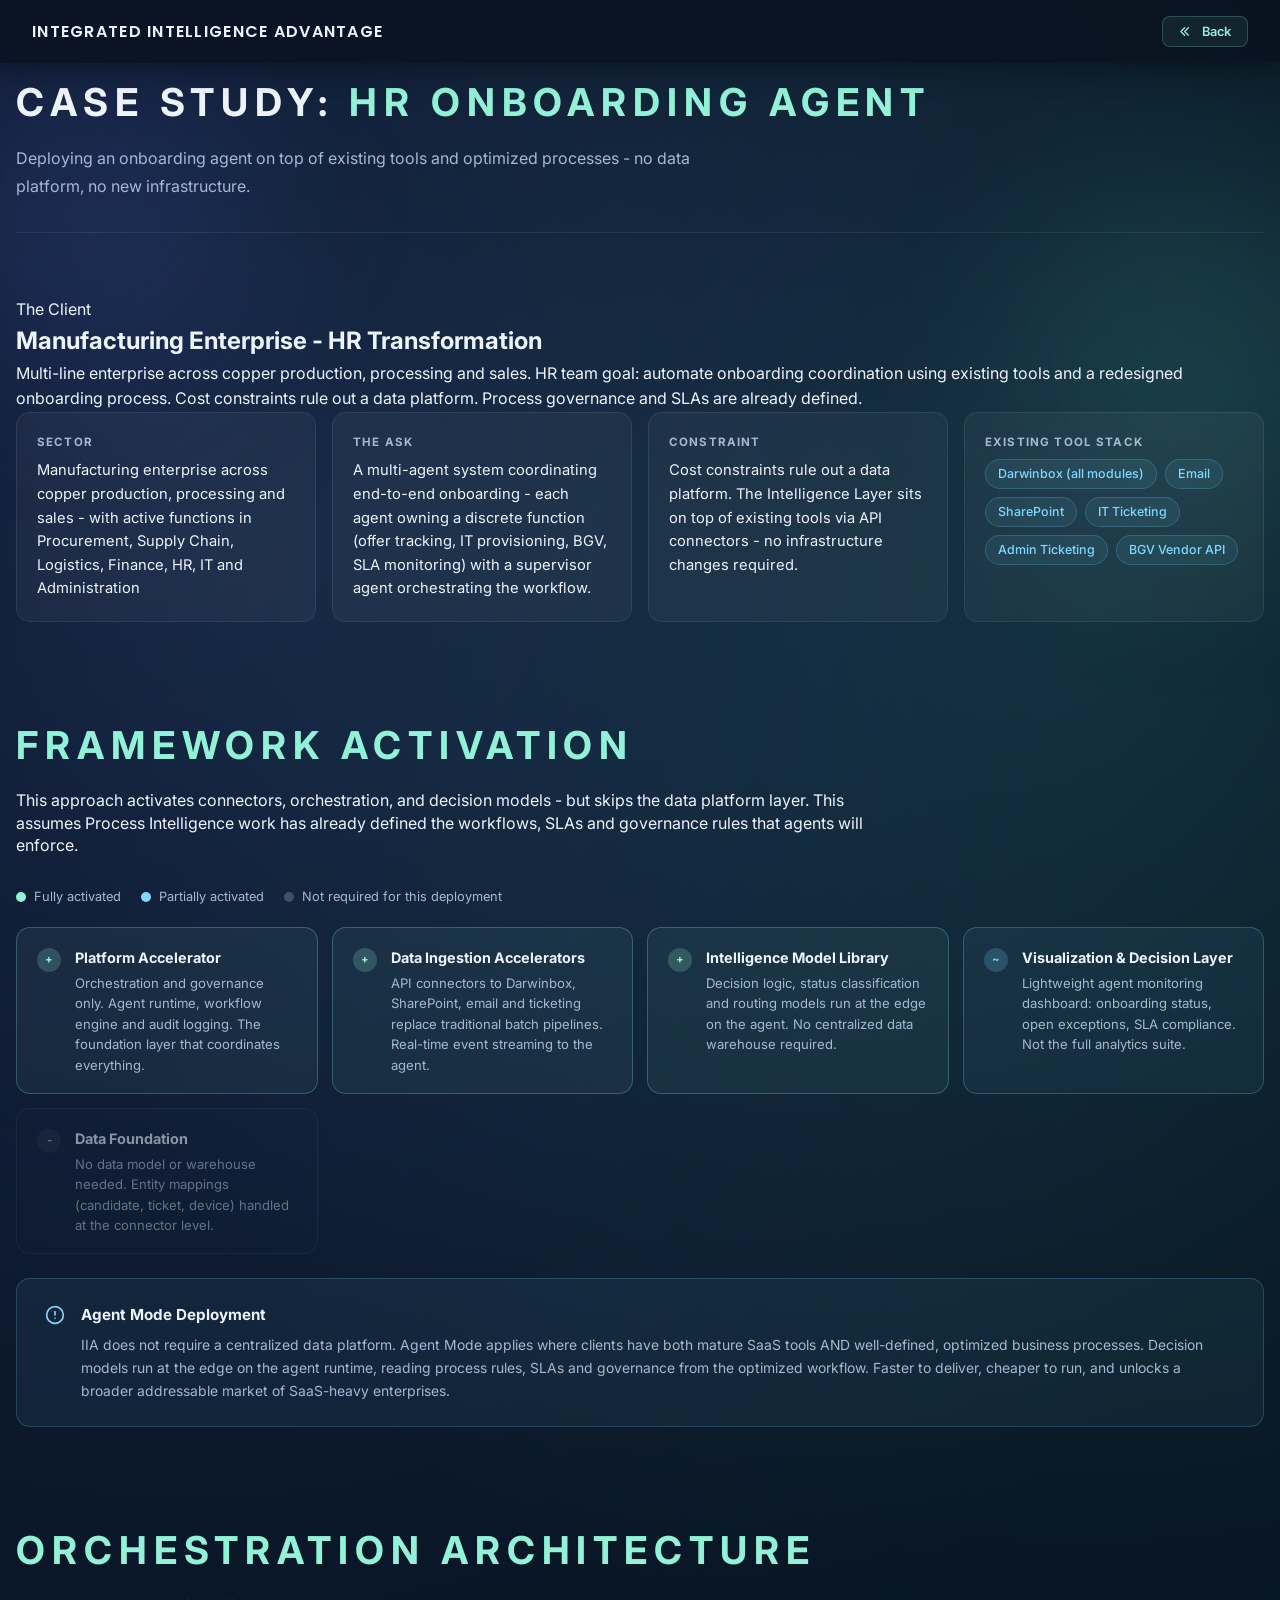
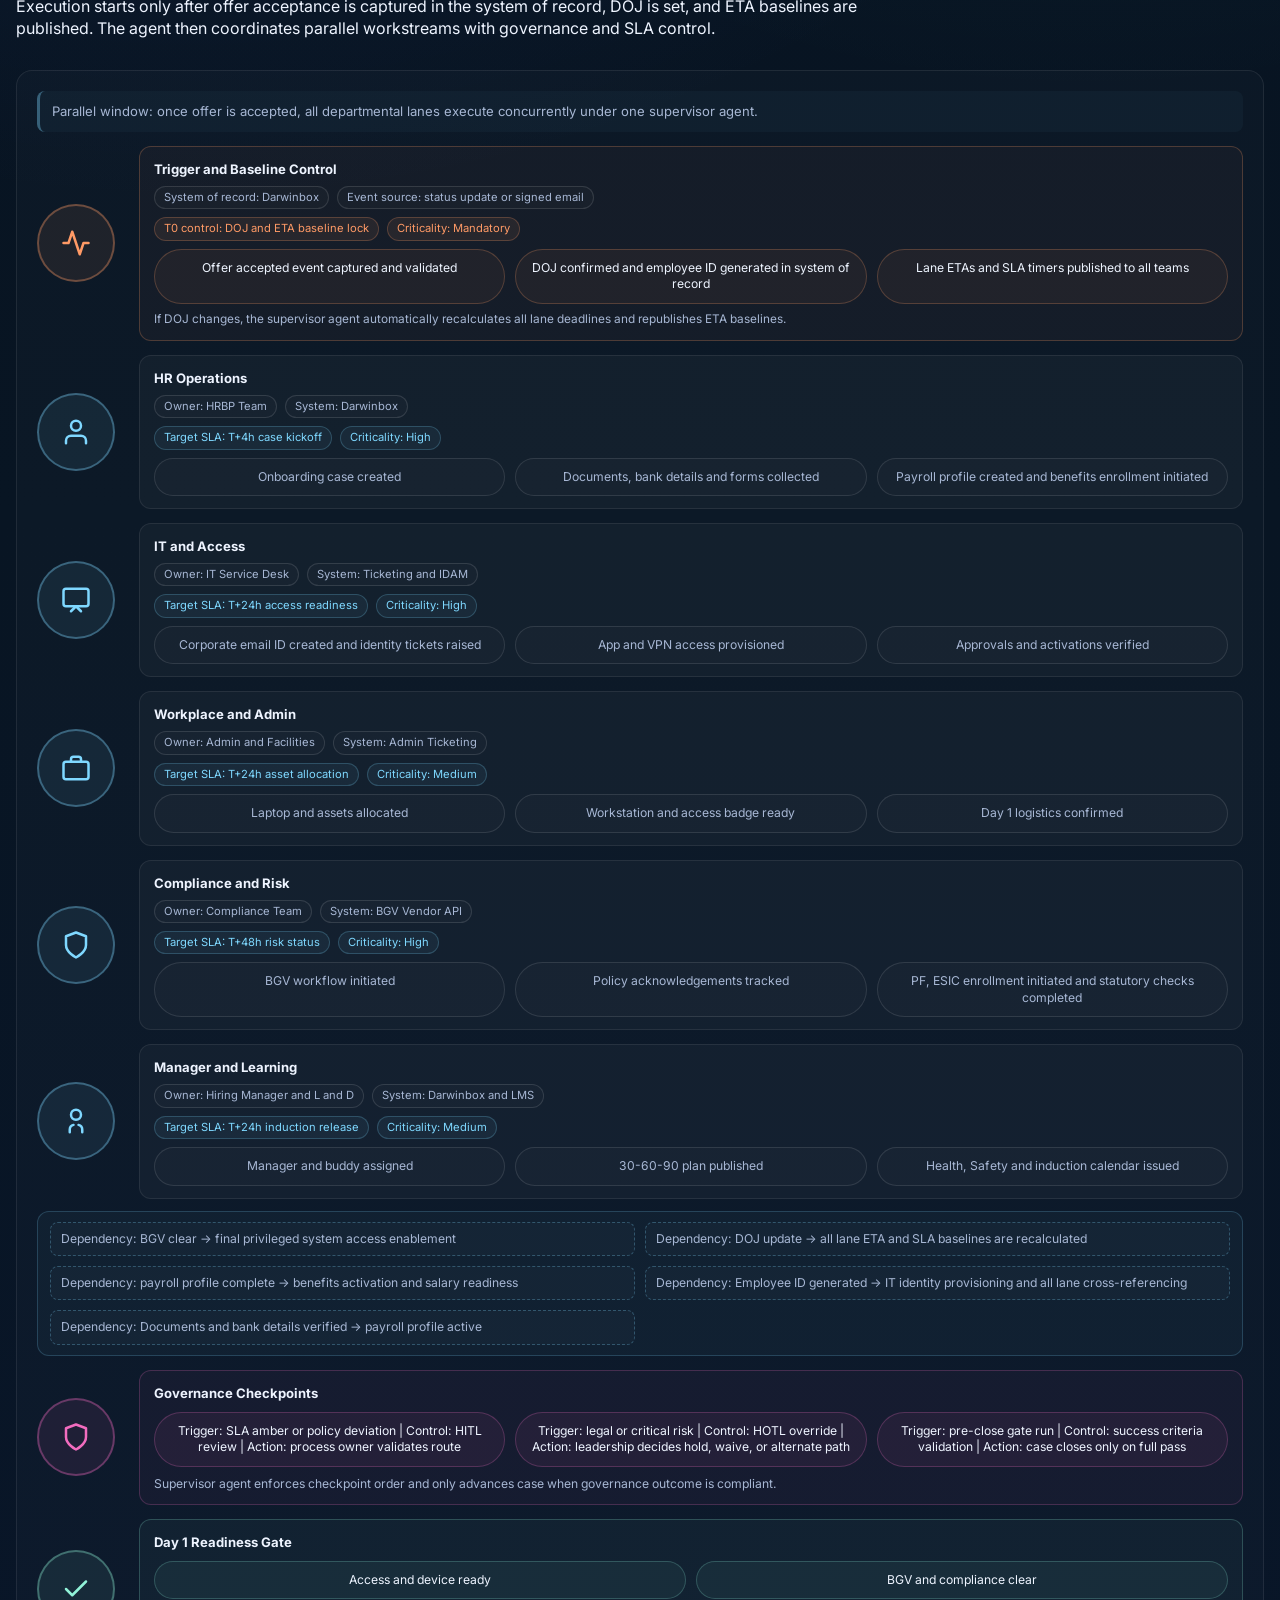
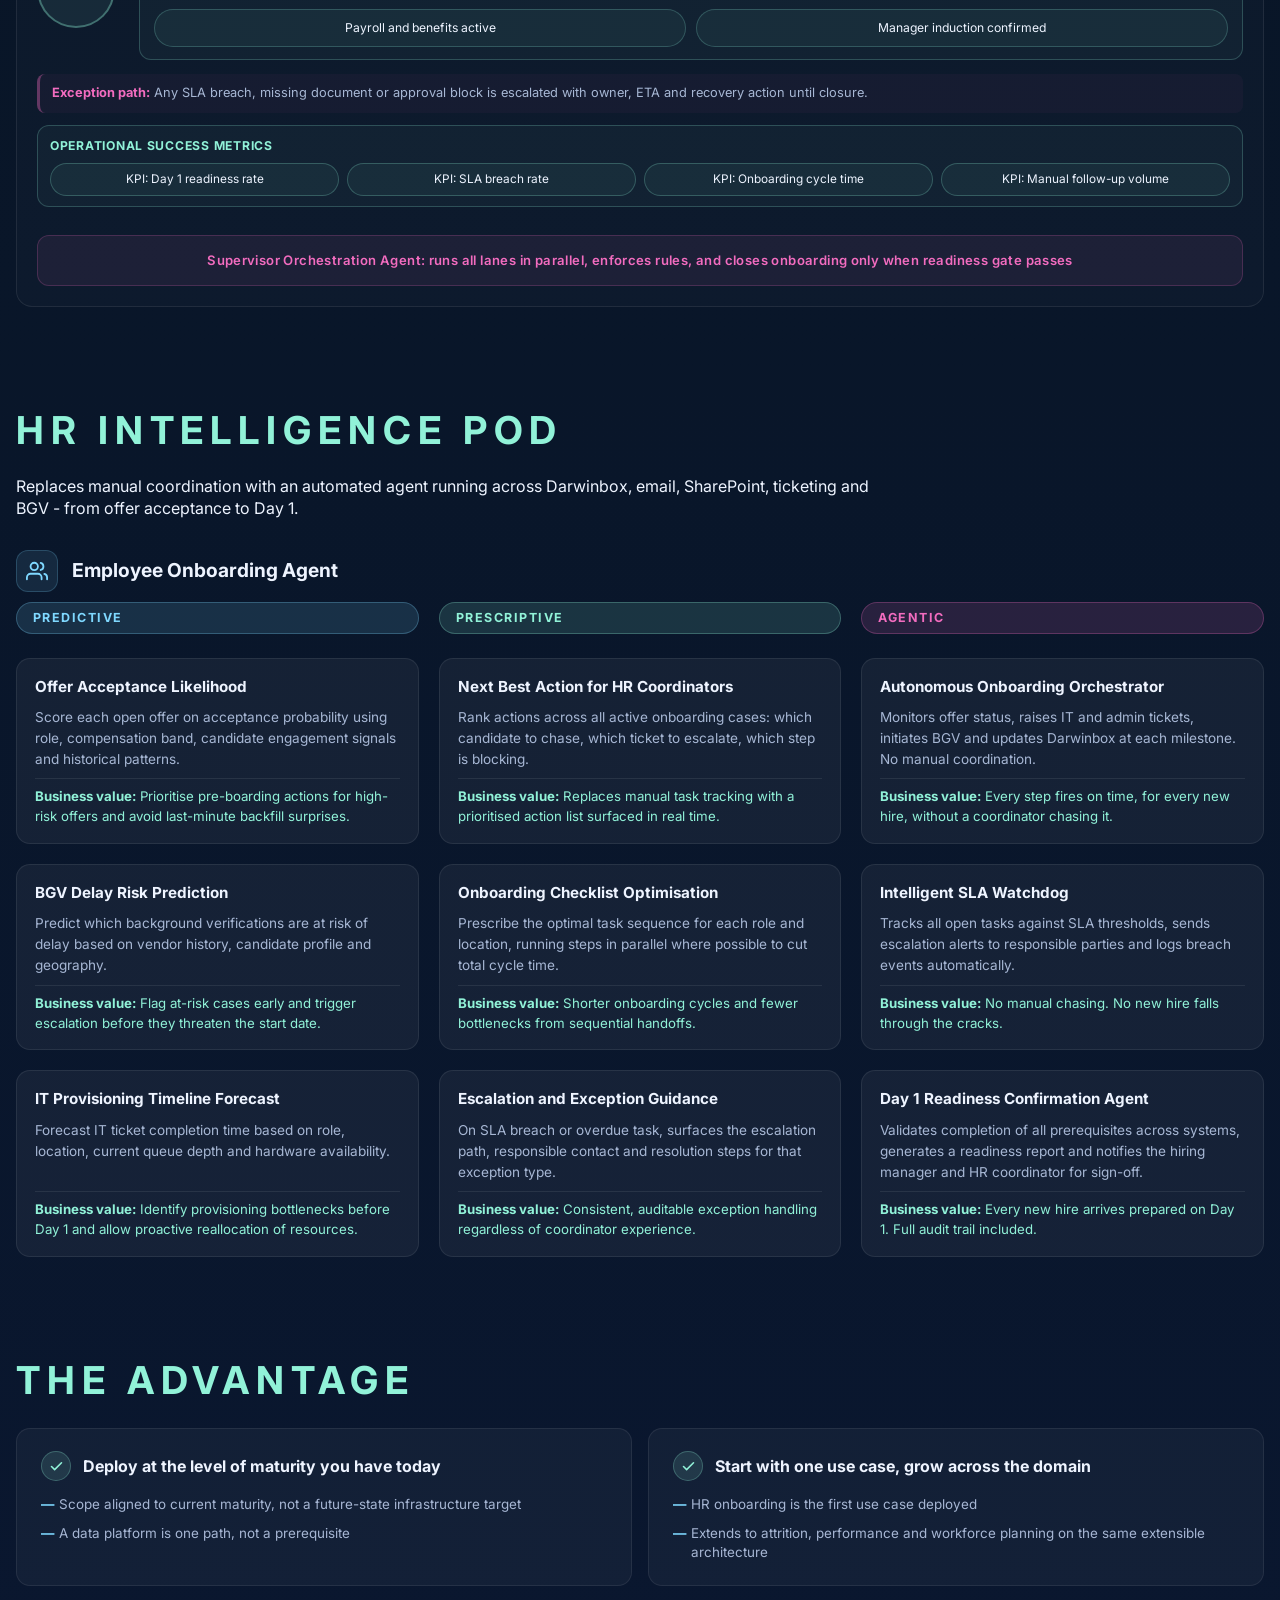
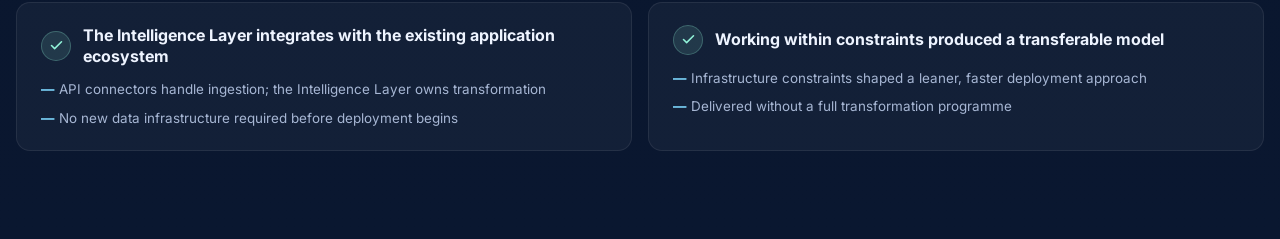
==== journey.html @ de9cf337 "Increase journey-hero top padding to clear fixed header" ====
<!DOCTYPE html>
<html lang="en">
<head>
  <meta charset="UTF-8" />
  <meta name="viewport" content="width=device-width, initial-scale=1.0" />
  <title>Client Journey - IIA</title>
  <link rel="preconnect" href="https://fonts.googleapis.com">
  <link rel="preconnect" href="https://fonts.gstatic.com" crossorigin>
  <link href="https://fonts.googleapis.com/css2?family=Inter:wght@300;400;500;600;700;800&family=Poppins:wght@400;500;600;700&display=swap" rel="stylesheet">
  <link rel="stylesheet" href="./styles.css" type="text/css">
  <style>
    /* ── Journey-page-specific styles ─────────────────────────── */
    .journey-hero{
      padding: 72px 0 32px;
      border-bottom: 1px solid var(--line);
      margin-bottom: 48px;
    }
    .journey-hero .back-link{
      display: inline-flex;
      align-items: center;
      gap: 8px;
      color: var(--muted);
      font-size: 0.85rem;
      text-decoration: none;
      margin-bottom: 24px;
      transition: color 0.2s;
    }
    .journey-hero .back-link:hover{ color: var(--accent); }
    .journey-hero h1{
      font-size: clamp(1.6rem, 3vw, 2.4rem);
      font-weight: 700;
      color: var(--text);
      margin-bottom: 12px;
      text-transform: uppercase;
      letter-spacing: 0.18em;
    }
    .journey-hero h1 span{ color: var(--accent-2); }
    .journey-hero p{
      color: var(--muted);
      font-size: 1rem;
      max-width: 680px;
      line-height: 1.7;
    }

    /* ── Section wrapper ───────────────────────────────────────── */
    .journey-section{
      padding: 16px 0 88px;
    }

    /* ── Client context cards ──────────────────────────────────── */
    .context-grid{
      display: grid;
      grid-template-columns: repeat(auto-fit, minmax(220px,1fr));
      gap: 16px;
      margin-bottom: 0;
    }
    .context-card{
      background: rgba(255,255,255,0.04);
      border: 1px solid var(--line);
      border-radius: 14px;
      padding: 20px;
    }
    .context-card .ctx-label{
      font-size: 0.72rem;
      font-weight: 700;
      letter-spacing: 0.1em;
      text-transform: uppercase;
      color: var(--muted);
      margin-bottom: 8px;
    }
    .context-card .ctx-value{
      font-size: 0.92rem;
      color: var(--text);
      line-height: 1.6;
    }
    .tool-chips{
      display: flex;
      flex-wrap: wrap;
      gap: 8px;
      margin-top: 6px;
    }
    .tool-chip{
      display: inline-flex;
      align-items: center;
      gap: 6px;
      background: rgba(127,216,255,0.08);
      border: 1px solid rgba(127,216,255,0.2);
      border-radius: 999px;
      padding: 4px 12px;
      font-size: 0.78rem;
      color: var(--accent);
      font-weight: 500;
    }

    /* ── Framework mapping grid ────────────────────────────────── */
    .mapping-grid{
      display: grid;
      grid-template-columns: repeat(auto-fit, minmax(240px,1fr));
      gap: 14px;
    }
    .mapping-card{
      border-radius: 14px;
      padding: 18px 20px;
      border: 1px solid var(--line);
      display: flex;
      gap: 14px;
      align-items: flex-start;
    }
    .mapping-card.active{
      background: rgba(145,242,216,0.06);
      border-color: rgba(145,242,216,0.25);
    }
    .mapping-card.partial{
      background: rgba(127,216,255,0.06);
      border-color: rgba(127,216,255,0.25);
    }
    .mapping-card.skip{
      background: rgba(255,255,255,0.02);
      opacity: 0.55;
    }
    .mapping-badge{
      flex-shrink: 0;
      width: 24px;
      height: 24px;
      border-radius: 50%;
      display: flex;
      align-items: center;
      justify-content: center;
      font-size: 0.7rem;
      font-weight: 700;
      margin-top: 2px;
    }
    .mapping-card.active .mapping-badge{ background: rgba(145,242,216,0.2); color: var(--accent-2); }
    .mapping-card.partial .mapping-badge{ background: rgba(127,216,255,0.2); color: var(--accent); }
    .mapping-card.skip .mapping-badge{ background: rgba(255,255,255,0.06); color: var(--muted); }
    .mapping-title{ font-weight: 700; font-size: 0.9rem; color: var(--text); margin-bottom: 4px; }
    .mapping-desc{ font-size: 0.82rem; color: var(--muted); line-height: 1.55; }
    .mapping-legend{
      display: flex;
      gap: 20px;
      flex-wrap: wrap;
      margin-bottom: 20px;
    }
    .legend-item{
      display: flex;
      align-items: center;
      gap: 8px;
      font-size: 0.8rem;
      color: var(--muted);
    }
    .legend-dot{
      width: 10px;
      height: 10px;
      border-radius: 50%;
    }
    .legend-dot.active{ background: var(--accent-2); }
    .legend-dot.partial{ background: var(--accent); }
    .legend-dot.skip{ background: rgba(255,255,255,0.2); }

    /* ── Orchestration architecture map ───────────────────────── */
    .flow-wrapper{
      border: 1px solid var(--line);
      border-radius: 16px;
      padding: 20px;
      background: rgba(255,255,255,0.02);
    }
    .flow-kicker{
      margin-bottom: 14px;
      border-left: 3px solid rgba(127,216,255,0.35);
      border-radius: 8px;
      background: rgba(127,216,255,0.04);
      padding: 10px 12px;
      font-size: 0.82rem;
      color: var(--muted);
    }
    .parallel-lanes{
      display: grid;
      gap: 14px;
    }
    .parallel-lane,
    .readiness-row{
      display: grid;
      grid-template-columns: 88px 1fr;
      gap: 14px;
      align-items: center;
    }
    .lane-icon,
    .readiness-icon{
      width: 78px;
      height: 78px;
      border-radius: 999px;
      border: 2px solid rgba(127,216,255,0.35);
      background: rgba(127,216,255,0.08);
      display: flex;
      align-items: center;
      justify-content: center;
      flex-shrink: 0;
    }
    .lane-icon svg,
    .readiness-icon svg{ stroke: var(--accent); }
    .lane-frame,
    .readiness-frame{
      border: 1px solid var(--line);
      border-radius: 12px;
      background: rgba(255,255,255,0.03);
      padding: 12px 14px;
    }
    .lane-header,
    .readiness-header{
      font-size: 0.82rem;
      font-weight: 700;
      color: var(--text);
    }
    .lane-header{
      margin-bottom: 6px;
    }
    .readiness-header{
      margin-bottom: 8px;
    }
    .lane-meta,
    .lane-sla{
      display: flex;
      flex-wrap: wrap;
      gap: 8px;
      margin-bottom: 8px;
    }
    .meta-pill,
    .sla-pill{
      font-size: 0.7rem;
      color: var(--muted);
      border: 1px solid rgba(255,255,255,0.12);
      border-radius: 999px;
      background: rgba(255,255,255,0.02);
      padding: 4px 9px;
      line-height: 1.2;
    }
    .lane-sla .sla-pill{
      color: var(--accent);
      border-color: rgba(127,216,255,0.22);
      background: rgba(127,216,255,0.06);
    }
    .trigger-lane .lane-icon{
      border-color: rgba(255,154,102,0.35);
      background: rgba(255,154,102,0.08);
    }
    .trigger-lane .lane-icon svg{ stroke: var(--accent-3); }
    .trigger-lane .lane-frame{
      border-color: rgba(255,154,102,0.24);
      background: rgba(255,154,102,0.04);
    }
    .trigger-lane .lane-block{
      color: var(--text);
      border-color: rgba(255,154,102,0.24);
      background: rgba(255,154,102,0.05);
    }
    .trigger-lane .sla-pill{
      color: var(--accent-3);
      border-color: rgba(255,154,102,0.24);
      background: rgba(255,154,102,0.08);
    }
    .trigger-note{
      margin-top: 8px;
      font-size: 0.74rem;
      color: var(--muted);
      line-height: 1.35;
    }
    .lane-blocks{
      display: grid;
      grid-template-columns: repeat(3, minmax(160px,1fr));
      gap: 10px;
    }
    .readiness-checks{
      display: grid;
      grid-template-columns: repeat(2, minmax(220px,1fr));
      gap: 10px;
    }
    .lane-block,
    .readiness-check{
      font-size: 0.76rem;
      line-height: 1.35;
      color: var(--muted);
      text-align: center;
      border: 1px solid rgba(255,255,255,0.11);
      border-radius: 999px;
      background: rgba(255,255,255,0.02);
      padding: 10px 12px;
    }
    .readiness-row{
      margin-top: 14px;
    }
    .governance-row{
      margin-top: 14px;
      display: grid;
      grid-template-columns: 88px 1fr;
      gap: 14px;
      align-items: center;
    }
    .governance-icon{
      width: 78px;
      height: 78px;
      border-radius: 999px;
      border: 2px solid rgba(242,108,191,0.35);
      background: rgba(242,108,191,0.08);
      display: flex;
      align-items: center;
      justify-content: center;
      flex-shrink: 0;
    }
    .governance-icon svg{ stroke: var(--accent-4); }
    .governance-frame{
      border: 1px solid rgba(242,108,191,0.22);
      border-radius: 12px;
      background: rgba(242,108,191,0.04);
      padding: 12px 14px;
    }
    .governance-header{
      font-size: 0.82rem;
      font-weight: 700;
      color: var(--text);
      margin-bottom: 8px;
    }
    .governance-checks{
      display: grid;
      grid-template-columns: repeat(3, minmax(160px,1fr));
      gap: 10px;
      margin-bottom: 8px;
    }
    .governance-check{
      font-size: 0.76rem;
      line-height: 1.35;
      color: var(--text);
      text-align: center;
      border: 1px solid rgba(242,108,191,0.24);
      border-radius: 999px;
      background: rgba(242,108,191,0.06);
      padding: 10px 12px;
    }
    .governance-note{
      font-size: 0.76rem;
      color: var(--muted);
      line-height: 1.4;
    }
    .dependency-row{
      margin-top: 12px;
      border: 1px solid rgba(127,216,255,0.2);
      border-radius: 12px;
      background: rgba(127,216,255,0.04);
      padding: 10px 12px;
      display: grid;
      grid-template-columns: repeat(2, minmax(220px,1fr));
      gap: 10px;
    }
    .dependency-item{
      font-size: 0.76rem;
      color: var(--muted);
      border: 1px dashed rgba(127,216,255,0.28);
      border-radius: 8px;
      padding: 8px 10px;
      background: rgba(255,255,255,0.02);
      line-height: 1.35;
    }
    .readiness-icon{
      border-color: rgba(145,242,216,0.35);
      background: rgba(145,242,216,0.08);
    }
    .readiness-icon svg{ stroke: var(--accent-2); }
    .readiness-frame{
      border-color: rgba(145,242,216,0.22);
      background: rgba(145,242,216,0.04);
    }
    .readiness-check{
      color: var(--text);
      border-color: rgba(145,242,216,0.22);
      background: rgba(145,242,216,0.05);
    }
    .exception-strip{
      margin-top: 14px;
      border-left: 3px solid rgba(242,108,191,0.35);
      border-radius: 8px;
      background: rgba(242,108,191,0.04);
      padding: 10px 12px;
      font-size: 0.8rem;
      color: var(--muted);
      line-height: 1.45;
    }
    .exception-strip strong{ color: var(--accent-4); }
    .outcomes-strip{
      margin-top: 12px;
      border: 1px solid rgba(145,242,216,0.22);
      border-radius: 12px;
      background: rgba(145,242,216,0.04);
      padding: 10px 12px;
    }
    .outcomes-title{
      font-size: 0.76rem;
      color: var(--accent-2);
      font-weight: 700;
      letter-spacing: 0.06em;
      text-transform: uppercase;
      margin-bottom: 8px;
    }
    .outcomes-grid{
      display: grid;
      grid-template-columns: repeat(4, minmax(140px,1fr));
      gap: 8px;
    }
    .outcome-pill{
      font-size: 0.74rem;
      color: var(--text);
      text-align: center;
      border: 1px solid rgba(145,242,216,0.24);
      border-radius: 999px;
      background: rgba(145,242,216,0.05);
      padding: 8px 10px;
      line-height: 1.25;
    }
    .flow-agent-bar{
      margin-top: 28px;
      padding: 14px 20px;
      background: rgba(242,108,191,0.07);
      border: 1px solid rgba(242,108,191,0.2);
      border-radius: 12px;
      text-align: center;
      font-size: 0.82rem;
      color: var(--accent-4);
      font-weight: 600;
      letter-spacing: 0.03em;
    }
    .flow-agent-bar span{
      color: var(--muted);
      font-weight: 400;
    }
    @media (max-width: 1080px){
      .lane-blocks,
      .readiness-checks,
      .governance-checks,
      .dependency-row,
      .outcomes-grid{
        grid-template-columns: repeat(2, minmax(140px,1fr));
      }
    }
    @media (max-width: 760px){
      .parallel-lane,
      .readiness-row,
      .governance-row{
        grid-template-columns: 1fr;
      }
      .lane-icon,
      .readiness-icon,
      .governance-icon{
        width: 62px;
        height: 62px;
      }
      .lane-blocks,
      .readiness-checks,
      .governance-checks,
      .dependency-row,
      .outcomes-grid{
        grid-template-columns: 1fr;
      }
    }

    /* ── P/P/A columns (reuse pod styles) ─────────────────────── */
    .hr-pod-header{
      display: flex;
      align-items: center;
      gap: 14px;
      margin-bottom: 10px;
    }
    .hr-pod-icon{
      display: flex;
      align-items: center;
      justify-content: center;
      width: 42px;
      height: 42px;
      border-radius: 12px;
      background: rgba(127,216,255,0.1);
      border: 1px solid rgba(127,216,255,0.2);
      flex-shrink: 0;
    }
    .hr-pod-icon svg{ stroke: var(--accent); }
    .hr-pod-header h3{ font-size: 1.2rem; font-weight: 700; color: var(--text); }
    /* ── Framework Advantage ─────────────────────────────────── */
    .proof-grid{
      display: grid;
      grid-template-columns: repeat(2, 1fr);
      gap: 16px;
    }
    .proof-card{
      background: rgba(255,255,255,0.04);
      border: 1px solid var(--line);
      border-radius: 14px;
      padding: 22px 24px;
      display: flex;
      flex-direction: column;
      gap: 14px;
    }
    .proof-header{
      display: flex;
      align-items: center;
      gap: 12px;
    }
    .proof-tick{
      width: 30px;
      height: 30px;
      border-radius: 50%;
      background: rgba(145,242,216,0.12);
      border: 1px solid rgba(145,242,216,0.25);
      display: flex;
      align-items: center;
      justify-content: center;
      flex-shrink: 0;
    }
    .proof-tick svg{ stroke: var(--accent-2); }
    .proof-label{
      font-weight: 700;
      font-size: 1rem;
      color: var(--text);
      line-height: 1.3;
    }
    .proof-bullets{
      list-style: none;
      padding: 0;
      margin: 0;
      display: flex;
      flex-direction: column;
      gap: 9px;
    }
    .proof-bullets li{
      font-size: 0.84rem;
      color: var(--muted);
      line-height: 1.45;
      padding-left: 18px;
      position: relative;
    }
    .proof-bullets li::before{
      content: '—';
      position: absolute;
      left: 0;
      color: var(--accent);
      font-weight: 700;
    }
    @media (max-width: 760px){
      .proof-grid{ grid-template-columns: 1fr; }
    }

    .hr-pod-intro{
      color: var(--muted);
      line-height: 1.7;
      font-size: 0.92rem;
      margin-bottom: 24px;
      max-width: 820px;
    }

    /* ── Insight callout ───────────────────────────────────────── */
    .insight-box{
      background: rgba(127,216,255,0.06);
      border: 1px solid rgba(127,216,255,0.2);
      border-radius: 14px;
      padding: 24px 28px;
      display: flex;
      gap: 16px;
      align-items: flex-start;
    }
    .insight-box svg{ stroke: var(--accent); flex-shrink: 0; margin-top: 2px; }
    .insight-box h4{ font-size: 0.95rem; font-weight: 700; color: var(--text); margin-bottom: 6px; }
    .insight-box p{ font-size: 0.87rem; color: var(--muted); line-height: 1.65; margin: 0; }
  </style>
</head>
<body>
  <div class="bg-glow bg-glow-1"></div>
  <div class="bg-glow bg-glow-2"></div>

  <header class="site-header">
    <div class="header-inner">
      <div class="brand">
        <span>Integrated Intelligence Advantage</span>
      </div>
      <a href="index.html" class="header-nav-btn">
        <svg width="15" height="15" viewBox="0 0 24 24" fill="none" stroke="currentColor" stroke-width="2" stroke-linecap="round" stroke-linejoin="round"><polyline points="15 18 9 12 15 6"></polyline><polyline points="9 18 3 12 9 6"></polyline></svg>
        Back
      </a>
    </div>
  </header>

  <main class="page-shell">

    <div class="journey-hero">
      <h1>Case Study: <span>HR Onboarding Agent</span></h1>
      <p>Deploying an onboarding agent on top of existing tools and optimized processes - no data platform, no new infrastructure.</p>
    </div>

    <!-- ── Client Context ─────────────────────────────────────── -->
    <div class="journey-section">
      <div class="journey-section-title">The Client</div>
      <h2>Manufacturing Enterprise - HR Transformation</h2>
      <p>Multi-line enterprise across copper production, processing and sales. HR team goal: automate onboarding coordination using existing tools and a redesigned onboarding process. Cost constraints rule out a data platform. Process governance and SLAs are already defined.</p>

      <div class="context-grid">
        <div class="context-card">
          <div class="ctx-label">Sector</div>
          <div class="ctx-value">Manufacturing enterprise across copper production, processing and sales - with active functions in Procurement, Supply Chain, Logistics, Finance, HR, IT and Administration</div>
        </div>
        <div class="context-card">
          <div class="ctx-label">The Ask</div>
          <div class="ctx-value">A multi-agent system coordinating end-to-end onboarding - each agent owning a discrete function (offer tracking, IT provisioning, BGV, SLA monitoring) with a supervisor agent orchestrating the workflow.</div>
        </div>
        <div class="context-card">
          <div class="ctx-label">Constraint</div>
          <div class="ctx-value">Cost constraints rule out a data platform. The Intelligence Layer sits on top of existing tools via API connectors - no infrastructure changes required.</div>
        </div>
        <div class="context-card">
          <div class="ctx-label">Existing Tool Stack</div>
          <div class="ctx-value">
            <div class="tool-chips">
              <span class="tool-chip">Darwinbox (all modules)</span>
              <span class="tool-chip">Email</span>
              <span class="tool-chip">SharePoint</span>
              <span class="tool-chip">IT Ticketing</span>
              <span class="tool-chip">Admin Ticketing</span>
              <span class="tool-chip">BGV Vendor API</span>
            </div>
          </div>
        </div>
      </div>
    </div>

    <!-- ── Framework Mapping ──────────────────────────────────── -->
    <div class="journey-section">
      <div class="section-heading">
        <h2 class="eyebrow">Framework Activation</h2>
        <p class="intro-copy">This approach activates connectors, orchestration, and decision models - but skips the data platform layer. This assumes Process Intelligence work has already defined the workflows, SLAs and governance rules that agents will enforce.</p>
      </div>

      <div class="mapping-legend">
        <div class="legend-item"><div class="legend-dot active"></div> Fully activated</div>
        <div class="legend-item"><div class="legend-dot partial"></div> Partially activated</div>
        <div class="legend-item"><div class="legend-dot skip"></div> Not required for this deployment</div>
      </div>

      <div class="mapping-grid">
        <div class="mapping-card active">
          <div class="mapping-badge">+</div>
          <div>
            <div class="mapping-title">Platform Accelerator</div>
            <div class="mapping-desc">Orchestration and governance only. Agent runtime, workflow engine and audit logging. The foundation layer that coordinates everything.</div>
          </div>
        </div>
        <div class="mapping-card active">
          <div class="mapping-badge">+</div>
          <div>
            <div class="mapping-title">Data Ingestion Accelerators</div>
            <div class="mapping-desc">API connectors to Darwinbox, SharePoint, email and ticketing replace traditional batch pipelines. Real-time event streaming to the agent.</div>
          </div>
        </div>
        <div class="mapping-card active">
          <div class="mapping-badge">+</div>
          <div>
            <div class="mapping-title">Intelligence Model Library</div>
            <div class="mapping-desc">Decision logic, status classification and routing models run at the edge on the agent. No centralized data warehouse required.</div>
          </div>
        </div>
        <div class="mapping-card partial">
          <div class="mapping-badge">~</div>
          <div>
            <div class="mapping-title">Visualization & Decision Layer</div>
            <div class="mapping-desc">Lightweight agent monitoring dashboard: onboarding status, open exceptions, SLA compliance. Not the full analytics suite.</div>
          </div>
        </div>
        <div class="mapping-card skip">
          <div class="mapping-badge">-</div>
          <div>
            <div class="mapping-title">Data Foundation</div>
            <div class="mapping-desc">No data model or warehouse needed. Entity mappings (candidate, ticket, device) handled at the connector level.</div>
          </div>
        </div>
      </div>

      <div class="insight-box" style="margin-top:24px;">
        <svg width="20" height="20" viewBox="0 0 24 24" fill="none" stroke="currentColor" stroke-width="2" stroke-linecap="round" stroke-linejoin="round"><circle cx="12" cy="12" r="10"></circle><line x1="12" y1="8" x2="12" y2="12"></line><line x1="12" y1="16" x2="12.01" y2="16"></line></svg>
        <div>
          <h4>Agent Mode Deployment</h4>
          <p>IIA does not require a centralized data platform. Agent Mode applies where clients have both mature SaaS tools AND well-defined, optimized business processes. Decision models run at the edge on the agent runtime, reading process rules, SLAs and governance from the optimized workflow. Faster to deliver, cheaper to run, and unlocks a broader addressable market of SaaS-heavy enterprises.</p>
        </div>
      </div>
    </div>

    <!-- ── Agent Flow ──────────────────────────────────────────── -->
    <div class="journey-section">
      <div class="section-heading">
        <h2 class="eyebrow">Orchestration Architecture</h2>
        <p class="intro-copy">Execution starts only after offer acceptance is captured in the system of record, DOJ is set, and ETA baselines are published. The agent then coordinates parallel workstreams with governance and SLA control.</p>
      </div>

      <div class="flow-wrapper">
        <div class="flow-kicker">Parallel window: once offer is accepted, all departmental lanes execute concurrently under one supervisor agent.</div>

        <div class="parallel-lanes">
          <div class="parallel-lane trigger-lane">
            <div class="lane-icon">
              <svg width="30" height="30" viewBox="0 0 24 24" fill="none" stroke-width="2" stroke-linecap="round" stroke-linejoin="round"><polyline points="22 12 18 12 15 21 9 3 6 12 2 12"></polyline></svg>
            </div>
            <div class="lane-frame">
              <div class="lane-header">Trigger and Baseline Control</div>
              <div class="lane-meta">
                <span class="meta-pill">System of record: Darwinbox</span>
                <span class="meta-pill">Event source: status update or signed email</span>
              </div>
              <div class="lane-sla">
                <span class="sla-pill">T0 control: DOJ and ETA baseline lock</span>
                <span class="sla-pill">Criticality: Mandatory</span>
              </div>
              <div class="lane-blocks">
                <div class="lane-block">Offer accepted event captured and validated</div>
                <div class="lane-block">DOJ confirmed and employee ID generated in system of record</div>
                <div class="lane-block">Lane ETAs and SLA timers published to all teams</div>
              </div>
              <div class="trigger-note">If DOJ changes, the supervisor agent automatically recalculates all lane deadlines and republishes ETA baselines.</div>
            </div>
          </div>

          <div class="parallel-lane">
            <div class="lane-icon">
              <svg width="30" height="30" viewBox="0 0 24 24" fill="none" stroke-width="2" stroke-linecap="round" stroke-linejoin="round"><path d="M20 21v-2a4 4 0 0 0-4-4H8a4 4 0 0 0-4 4v2"></path><circle cx="12" cy="7" r="4"></circle></svg>
            </div>
            <div class="lane-frame">
              <div class="lane-header">HR Operations</div>
              <div class="lane-meta">
                <span class="meta-pill">Owner: HRBP Team</span>
                <span class="meta-pill">System: Darwinbox</span>
              </div>
              <div class="lane-sla">
                <span class="sla-pill">Target SLA: T+4h case kickoff</span>
                <span class="sla-pill">Criticality: High</span>
              </div>
              <div class="lane-blocks">
                <div class="lane-block">Onboarding case created</div>
                <div class="lane-block">Documents, bank details and forms collected</div>
                <div class="lane-block">Payroll profile created and benefits enrollment initiated</div>
              </div>
            </div>
          </div>

          <div class="parallel-lane">
            <div class="lane-icon">
              <svg width="30" height="30" viewBox="0 0 24 24" fill="none" stroke-width="2" stroke-linecap="round" stroke-linejoin="round"><rect x="2" y="3" width="20" height="14" rx="2"></rect><polyline points="8 21 12 17 16 21"></polyline></svg>
            </div>
            <div class="lane-frame">
              <div class="lane-header">IT and Access</div>
              <div class="lane-meta">
                <span class="meta-pill">Owner: IT Service Desk</span>
                <span class="meta-pill">System: Ticketing and IDAM</span>
              </div>
              <div class="lane-sla">
                <span class="sla-pill">Target SLA: T+24h access readiness</span>
                <span class="sla-pill">Criticality: High</span>
              </div>
              <div class="lane-blocks">
                <div class="lane-block">Corporate email ID created and identity tickets raised</div>
                <div class="lane-block">App and VPN access provisioned</div>
                <div class="lane-block">Approvals and activations verified</div>
              </div>
            </div>
          </div>

          <div class="parallel-lane">
            <div class="lane-icon">
              <svg width="30" height="30" viewBox="0 0 24 24" fill="none" stroke-width="2" stroke-linecap="round" stroke-linejoin="round"><rect x="2" y="7" width="20" height="14" rx="2"></rect><path d="M16 7V5a2 2 0 0 0-2-2h-4a2 2 0 0 0-2 2v2"></path></svg>
            </div>
            <div class="lane-frame">
              <div class="lane-header">Workplace and Admin</div>
              <div class="lane-meta">
                <span class="meta-pill">Owner: Admin and Facilities</span>
                <span class="meta-pill">System: Admin Ticketing</span>
              </div>
              <div class="lane-sla">
                <span class="sla-pill">Target SLA: T+24h asset allocation</span>
                <span class="sla-pill">Criticality: Medium</span>
              </div>
              <div class="lane-blocks">
                <div class="lane-block">Laptop and assets allocated</div>
                <div class="lane-block">Workstation and access badge ready</div>
                <div class="lane-block">Day 1 logistics confirmed</div>
              </div>
            </div>
          </div>

          <div class="parallel-lane">
            <div class="lane-icon">
              <svg width="30" height="30" viewBox="0 0 24 24" fill="none" stroke-width="2" stroke-linecap="round" stroke-linejoin="round"><path d="M12 22s8-4 8-10V5l-8-3-8 3v7c0 6 8 10 8 10z"></path></svg>
            </div>
            <div class="lane-frame">
              <div class="lane-header">Compliance and Risk</div>
              <div class="lane-meta">
                <span class="meta-pill">Owner: Compliance Team</span>
                <span class="meta-pill">System: BGV Vendor API</span>
              </div>
              <div class="lane-sla">
                <span class="sla-pill">Target SLA: T+48h risk status</span>
                <span class="sla-pill">Criticality: High</span>
              </div>
              <div class="lane-blocks">
                <div class="lane-block">BGV workflow initiated</div>
                <div class="lane-block">Policy acknowledgements tracked</div>
                <div class="lane-block">PF, ESIC enrollment initiated and statutory checks completed</div>
              </div>
            </div>
          </div>

          <div class="parallel-lane">
            <div class="lane-icon">
              <svg width="30" height="30" viewBox="0 0 24 24" fill="none" stroke-width="2" stroke-linecap="round" stroke-linejoin="round"><path d="M17 21v-2a4 4 0 0 0-3-3.87"></path><path d="M7 21v-2a4 4 0 0 1 3-3.87"></path><circle cx="12" cy="7" r="4"></circle></svg>
            </div>
            <div class="lane-frame">
              <div class="lane-header">Manager and Learning</div>
              <div class="lane-meta">
                <span class="meta-pill">Owner: Hiring Manager and L and D</span>
                <span class="meta-pill">System: Darwinbox and LMS</span>
              </div>
              <div class="lane-sla">
                <span class="sla-pill">Target SLA: T+24h induction release</span>
                <span class="sla-pill">Criticality: Medium</span>
              </div>
              <div class="lane-blocks">
                <div class="lane-block">Manager and buddy assigned</div>
                <div class="lane-block">30-60-90 plan published</div>
                <div class="lane-block">Health, Safety and induction calendar issued</div>
              </div>
            </div>
          </div>
        </div>

        <div class="dependency-row">
          <div class="dependency-item">Dependency: BGV clear -> final privileged system access enablement</div>
          <div class="dependency-item">Dependency: DOJ update -> all lane ETA and SLA baselines are recalculated</div>
          <div class="dependency-item">Dependency: payroll profile complete -> benefits activation and salary readiness</div>
          <div class="dependency-item">Dependency: Employee ID generated -> IT identity provisioning and all lane cross-referencing</div>
          <div class="dependency-item">Dependency: Documents and bank details verified -> payroll profile active</div>
        </div>

        <div class="governance-row">
          <div class="governance-icon">
            <svg width="30" height="30" viewBox="0 0 24 24" fill="none" stroke-width="2" stroke-linecap="round" stroke-linejoin="round"><path d="M12 22s8-4 8-10V5l-8-3-8 3v7c0 6 8 10 8 10z"></path></svg>
          </div>
          <div class="governance-frame">
            <div class="governance-header">Governance Checkpoints</div>
            <div class="governance-checks">
              <div class="governance-check">Trigger: SLA amber or policy deviation | Control: HITL review | Action: process owner validates route</div>
              <div class="governance-check">Trigger: legal or critical risk | Control: HOTL override | Action: leadership decides hold, waive, or alternate path</div>
              <div class="governance-check">Trigger: pre-close gate run | Control: success criteria validation | Action: case closes only on full pass</div>
            </div>
            <div class="governance-note">Supervisor agent enforces checkpoint order and only advances case when governance outcome is compliant.</div>
          </div>
        </div>

        <div class="readiness-row">
          <div class="readiness-icon">
            <svg width="30" height="30" viewBox="0 0 24 24" fill="none" stroke-width="2" stroke-linecap="round" stroke-linejoin="round"><polyline points="20 6 9 17 4 12"></polyline></svg>
          </div>
          <div class="readiness-frame">
            <div class="readiness-header">Day 1 Readiness Gate</div>
            <div class="readiness-checks">
              <div class="readiness-check">Access and device ready</div>
              <div class="readiness-check">BGV and compliance clear</div>
              <div class="readiness-check">Payroll and benefits active</div>
              <div class="readiness-check">Manager induction confirmed</div>
            </div>
          </div>
        </div>

        <div class="exception-strip">
          <strong>Exception path:</strong> Any SLA breach, missing document or approval block is escalated with owner, ETA and recovery action until closure.
        </div>

        <div class="outcomes-strip">
          <div class="outcomes-title">Operational Success Metrics</div>
          <div class="outcomes-grid">
            <div class="outcome-pill">KPI: Day 1 readiness rate</div>
            <div class="outcome-pill">KPI: SLA breach rate</div>
            <div class="outcome-pill">KPI: Onboarding cycle time</div>
            <div class="outcome-pill">KPI: Manual follow-up volume</div>
          </div>
        </div>

        <div class="flow-agent-bar">
          Supervisor Orchestration Agent: runs all lanes in parallel, enforces rules, and closes onboarding only when readiness gate passes
        </div>
      </div>
    </div>

    <!-- ── HR Pod P/P/A ───────────────────────────────────────── -->
    <div class="journey-section">
      <div class="section-heading">
        <h2 class="eyebrow">HR Intelligence Pod</h2>
        <p class="intro-copy">Replaces manual coordination with an automated agent running across Darwinbox, email, SharePoint, ticketing and BGV - from offer acceptance to Day 1.</p>
      </div>
      <div class="hr-pod-header">
        <div class="hr-pod-icon">
          <svg width="22" height="22" viewBox="0 0 24 24" fill="none" stroke="currentColor" stroke-width="2" stroke-linecap="round" stroke-linejoin="round"><path d="M17 21v-2a4 4 0 0 0-4-4H5a4 4 0 0 0-4 4v2"></path><circle cx="9" cy="7" r="4"></circle><path d="M23 21v-2a4 4 0 0 0-3-3.87"></path><path d="M16 3.13a4 4 0 0 1 0 7.75"></path></svg>
        </div>
        <h3>Employee Onboarding Agent</h3>
      </div>

      <div class="pod-columns-grid">

        <!-- Badge row -->
        <div class="tier-badge" style="background:#7fd8ff22; color:#7fd8ff; border:1px solid #7fd8ff44;">PREDICTIVE</div>
        <div class="tier-badge" style="background:#91f2d822; color:#91f2d8; border:1px solid #91f2d844;">PRESCRIPTIVE</div>
        <div class="tier-badge" style="background:#f26cbf22; color:#f26cbf; border:1px solid #f26cbf44;">AGENTIC</div>

        <!-- Row 1: Core orchestration value -->
        <div class="pod-use-case">
          <div class="puc-title">Offer Acceptance Likelihood</div>
          <div class="puc-desc">Score each open offer on acceptance probability using role, compensation band, candidate engagement signals and historical patterns.</div>
          <div class="puc-value"><span class="value-label">Business value:</span> Prioritise pre-boarding actions for high-risk offers and avoid last-minute backfill surprises.</div>
        </div>

        <div class="pod-use-case">
          <div class="puc-title">Next Best Action for HR Coordinators</div>
          <div class="puc-desc">Rank actions across all active onboarding cases: which candidate to chase, which ticket to escalate, which step is blocking.</div>
          <div class="puc-value"><span class="value-label">Business value:</span> Replaces manual task tracking with a prioritised action list surfaced in real time.</div>
        </div>

        <div class="pod-use-case">
          <div class="puc-title">Autonomous Onboarding Orchestrator</div>
          <div class="puc-desc">Monitors offer status, raises IT and admin tickets, initiates BGV and updates Darwinbox at each milestone. No manual coordination.</div>
          <div class="puc-value"><span class="value-label">Business value:</span> Every step fires on time, for every new hire, without a coordinator chasing it.</div>
        </div>

        <!-- Row 2: Risk and exception layer -->
        <div class="pod-use-case">
          <div class="puc-title">BGV Delay Risk Prediction</div>
          <div class="puc-desc">Predict which background verifications are at risk of delay based on vendor history, candidate profile and geography.</div>
          <div class="puc-value"><span class="value-label">Business value:</span> Flag at-risk cases early and trigger escalation before they threaten the start date.</div>
        </div>

        <div class="pod-use-case">
          <div class="puc-title">Onboarding Checklist Optimisation</div>
          <div class="puc-desc">Prescribe the optimal task sequence for each role and location, running steps in parallel where possible to cut total cycle time.</div>
          <div class="puc-value"><span class="value-label">Business value:</span> Shorter onboarding cycles and fewer bottlenecks from sequential handoffs.</div>
        </div>

        <div class="pod-use-case">
          <div class="puc-title">Intelligent SLA Watchdog</div>
          <div class="puc-desc">Tracks all open tasks against SLA thresholds, sends escalation alerts to responsible parties and logs breach events automatically.</div>
          <div class="puc-value"><span class="value-label">Business value:</span> No manual chasing. No new hire falls through the cracks.</div>
        </div>

        <!-- Row 3: Timeline and readiness layer -->
        <div class="pod-use-case">
          <div class="puc-title">IT Provisioning Timeline Forecast</div>
          <div class="puc-desc">Forecast IT ticket completion time based on role, location, current queue depth and hardware availability.</div>
          <div class="puc-value"><span class="value-label">Business value:</span> Identify provisioning bottlenecks before Day 1 and allow proactive reallocation of resources.</div>
        </div>

        <div class="pod-use-case">
          <div class="puc-title">Escalation and Exception Guidance</div>
          <div class="puc-desc">On SLA breach or overdue task, surfaces the escalation path, responsible contact and resolution steps for that exception type.</div>
          <div class="puc-value"><span class="value-label">Business value:</span> Consistent, auditable exception handling regardless of coordinator experience.</div>
        </div>

        <div class="pod-use-case">
          <div class="puc-title">Day 1 Readiness Confirmation Agent</div>
          <div class="puc-desc">Validates completion of all prerequisites across systems, generates a readiness report and notifies the hiring manager and HR coordinator for sign-off.</div>
          <div class="puc-value"><span class="value-label">Business value:</span> Every new hire arrives prepared on Day 1. Full audit trail included.</div>
        </div>

      </div>
    </div>

    <!-- ── So What ─────────────────────────────────────────────── -->
    <div class="journey-section">
      <div class="section-heading">
        <h2 class="eyebrow">The Advantage</h2>
      </div>

      <div class="proof-grid">

        <div class="proof-card">
          <div class="proof-header">
            <div class="proof-tick">
              <svg width="15" height="15" viewBox="0 0 24 24" fill="none" stroke-width="2.5" stroke-linecap="round" stroke-linejoin="round"><polyline points="20 6 9 17 4 12"></polyline></svg>
            </div>
            <div class="proof-label">Deploy at the level of maturity you have today</div>
          </div>
          <ul class="proof-bullets">
            <li>Scope aligned to current maturity, not a future-state infrastructure target</li>
            <li>A data platform is one path, not a prerequisite</li>
          </ul>
        </div>

        <div class="proof-card">
          <div class="proof-header">
            <div class="proof-tick">
              <svg width="15" height="15" viewBox="0 0 24 24" fill="none" stroke-width="2.5" stroke-linecap="round" stroke-linejoin="round"><polyline points="20 6 9 17 4 12"></polyline></svg>
            </div>
            <div class="proof-label">Start with one use case, grow across the domain</div>
          </div>
          <ul class="proof-bullets">
            <li>HR onboarding is the first use case deployed</li>
            <li>Extends to attrition, performance and workforce planning on the same extensible architecture</li>
          </ul>
        </div>

        <div class="proof-card">
          <div class="proof-header">
            <div class="proof-tick">
              <svg width="15" height="15" viewBox="0 0 24 24" fill="none" stroke-width="2.5" stroke-linecap="round" stroke-linejoin="round"><polyline points="20 6 9 17 4 12"></polyline></svg>
            </div>
            <div class="proof-label">The Intelligence Layer integrates with the existing application ecosystem</div>
          </div>
          <ul class="proof-bullets">
            <li>API connectors handle ingestion; the Intelligence Layer owns transformation</li>
            <li>No new data infrastructure required before deployment begins</li>
          </ul>
        </div>

        <div class="proof-card">
          <div class="proof-header">
            <div class="proof-tick">
              <svg width="15" height="15" viewBox="0 0 24 24" fill="none" stroke-width="2.5" stroke-linecap="round" stroke-linejoin="round"><polyline points="20 6 9 17 4 12"></polyline></svg>
            </div>
            <div class="proof-label">Working within constraints produced a transferable model</div>
          </div>
          <ul class="proof-bullets">
            <li>Infrastructure constraints shaped a leaner, faster deployment approach</li>
            <li>Delivered without a full transformation programme</li>
          </ul>
        </div>

      </div>
    </div>

  </main>

  <script src="script.js"></script>
</body>
</html>
---- styles.css ----
:root{
  --bg:#07111f;
  --bg-2:#0c1830;
  --panel:rgba(14,24,42,0.92);
  --panel-2:rgba(18,31,53,0.96);
  --line:rgba(255,255,255,0.08);
  --text:#eef4ff;
  --muted:#a7b7d4;
  --accent:#7fd8ff;
  --accent-2:#91f2d8;
  --accent-3:#ff9a66;
  --accent-4:#f26cbf;
  --shadow:0 20px 60px rgba(0,0,0,0.35);
  --radius:24px;
  --radius-sm:18px;
  --max:1600px; /* allow wider layout so filters fit one row */
}

*{
  margin:0;
  padding:0;
  box-sizing:border-box;
}

html{
  scroll-behavior:smooth;
}

body{
  font-family:'Inter',sans-serif;
  color:var(--text);
  background:
    radial-gradient(circle at 15% 10%, rgba(98,130,255,0.16), transparent 28%),
    radial-gradient(circle at 85% 12%, rgba(78,234,205,0.12), transparent 24%),
    linear-gradient(180deg, var(--bg) 0%, #081523 42%, #0a1730 100%);
  min-height:100vh;
  overflow-x:hidden;
}

.bg-glow{
  position:fixed;
  border-radius:50%;
  filter:blur(90px);
  pointer-events:none;
  z-index:0;
}

.bg-glow-1{
  width:300px;
  height:300px;
  top:60px;
  left:-60px;
  background:rgba(97,133,255,0.14);
}

.bg-glow-2{
  width:360px;
  height:360px;
  right:-100px;
  top:180px;
  background:rgba(98,242,214,0.10);
}

.site-header,
.page-shell{
  position:relative;
  z-index:1;
}

.site-header{
  position:fixed;
  top:0;
  left:0;
  right:0;
  background:rgba(8,16,30,0.75);
  backdrop-filter:blur(20px);
  box-shadow:0 4px 30px rgba(0,0,0,0.4);
  z-index:1000;
}
.header-inner{
  width:min(var(--max), calc(100% - 64px));
  margin:0 auto;
  padding:16px 0;
  display:flex;
  align-items:center;
  justify-content:space-between;
}
.header-nav-btn{
  display:inline-flex;
  align-items:center;
  gap:8px;
  padding:7px 16px;
  border-radius:8px;
  background:rgba(145,242,216,0.08);
  border:1px solid rgba(145,242,216,0.22);
  color:var(--accent-2);
  font-size:0.8rem;
  font-weight:600;
  text-decoration:none;
  white-space:nowrap;
  transition:background 0.2s;
}
.header-nav-btn:hover{ background:rgba(145,242,216,0.16); }

/* push content down so it isn't hidden under the fixed header */
.page-shell{
  margin:80px auto 0;
}

.brand{
  display:flex;
  align-items:center;
  gap:12px;
  font-family:'Poppins',sans-serif;
  font-weight:600;
  letter-spacing:0.08em;
  text-transform:uppercase;
  color:var(--text);
}

.brand-dot{
  width:12px;
  height:12px;
  border-radius:50%;
  background:linear-gradient(135deg, var(--accent), var(--accent-2));
  box-shadow:0 0 24px rgba(127,216,255,0.6);
}

.page-shell{
  width:min(var(--max), calc(100% - 32px));
  margin:0 auto;
  line-height:1.6; /* increase line height globally for better readability */
}

.hero{
  /* smaller vertical padding to reduce real estate used by the hero */
  padding:60px 0 50px;
}

.eyebrow{
  color:var(--accent-2);
  text-transform:uppercase;
  letter-spacing:0.18em;
  font-size:0.72rem;
  font-weight:700;
  margin-bottom:12px;
}

.eyebrow.small{
  font-size:0.66rem;
  margin-bottom:8px;
}

.hero h1{
  /* make headline span full width and reduce size for efficiency */
  font-size:clamp(2.2rem, 5vw, 4rem);
  line-height:1.1;
  letter-spacing:-0.03em;
  max-width:none;
  margin-bottom:18px;
}

.hero-copy{
  max-width:860px;
  color:var(--muted);
  font-size:1.05rem;
  line-height:1.8;
}

.hero-metrics{
  display:grid;
  grid-template-columns:repeat(auto-fit, minmax(220px, 1fr));
  gap:24px;
  margin:34px auto 0;
  width:min(var(--max), calc(100% - 64px));
}

.metric-card{
  /* glassy background with accent border and subtle elevation */
  padding:20px 24px;
  border-radius:var(--radius-md);
  background:rgba(255,255,255,0.08);
  backdrop-filter:blur(8px);
  border-left:4px solid var(--accent);
  color:#fff;
  transition:transform 0.2s ease, box-shadow 0.2s ease;
}
.metric-card:hover{
  transform:translateY(-3px);
  box-shadow:0 6px 20px rgba(0,0,0,0.3);
}

/* vibrant stripes by position */
.metric-card:nth-child(1){border-left-color:var(--accent);}
.metric-card:nth-child(2){border-left-color:var(--accent-2);}
.metric-card:nth-child(3){border-left-color:var(--accent-3);}
.metric-card:nth-child(4){border-left-color:var(--accent-4);}

.metric-value{
  display:block;
  font-size:1.2rem;
  font-weight:800;
  text-transform:uppercase;
  margin-bottom:6px;
  color:#fff;
}

.metric-label{
  color:var(--muted);
  font-size:0.9rem;
  line-height:1.5;
}

.foundation-section,
.preview-section{
  padding:16px 0 88px;
}

.section-heading{
  max-width:860px;
  margin-bottom:28px;
}
.section-heading .intro-copy{
  display:inline-block; /* allow natural wrapping */
  margin-top:4px;
  line-height:1.4;
}

.section-heading h2 + .intro-copy{
  margin-top:12px; /* spacing before paragraph if h2 precedes */
}

.section-heading h2{
  font-size:clamp(2rem, 3vw, 3.2rem);
  line-height:1.03;
  white-space:nowrap; /* keep title on one line */
  overflow-wrap:normal;
}

.section-heading.narrow{
  max-width:760px;
}

.section-heading h2{
  font-size:clamp(2rem, 3vw, 3.2rem);
  line-height:1.03;
  white-space:nowrap; /* keep title on one line */
  overflow-wrap:normal;
}
  letter-spacing:-0.045em;
  margin-bottom:12px;
}

.section-heading p{
  color:var(--muted);
  font-size:1.02rem;
  line-height:1.8;
}

.foundation-layout{
  /* now a vertical flow: category menu followed by details panel */
  display:flex;
  flex-direction:column;
  gap:20px;
}

.accelerator-grid{
  display:grid;
  grid-template-columns:repeat(2, minmax(0, 1fr));
  gap:16px;
}

/* category containers within the foundation layout */
/* category containers removed in favour of a button-driven interface */
.accelerator-category{
  display:none;
}

/* menu of top-level categories */
.category-menu{
  display:flex;
  flex-wrap:nowrap; /* prevent wrapping */
  gap:12px;
  margin-bottom:24px;
  overflow-x:auto;
  padding-bottom:4px;
}

.category-button{
  appearance:none;
  background:linear-gradient(180deg, rgba(19,31,53,0.94), rgba(12,21,39,0.88));
  color:var(--text);
  padding:10px 18px;
  border-radius:24px;
  border:1px solid var(--line);
  font-size:1rem;
  font-weight:600;
  cursor:pointer;
  transition:background 0.25s ease, transform 0.2s ease, box-shadow 0.25s ease;
  display:flex;
  align-items:center;
  gap:8px;
}

.category-button .btn-icon svg{
  display:block;
  stroke:var(--accent-2);
  width:16px;
  height:16px;
}

.category-button:hover{
  transform:translateY(-2px);
}

.category-button.active{
  background:linear-gradient(180deg, rgba(23,38,64,0.96), rgba(13,24,43,0.9));
  border-color:rgba(127,216,255,0.42);
}

.category-details{
  background:var(--panel);
  padding:24px;
  border-radius:28px;
  border:1px solid var(--line);
  box-shadow:var(--shadow);
  animation:fadeIn 0.3s ease, pulseShadow 4s ease-in-out infinite alternate;
}

@keyframes pulseShadow{
  from{box-shadow:0 20px 60px rgba(0,0,0,0.35);} 
  to{box-shadow:0 20px 60px rgba(0,0,0,0.45);} 
}

@keyframes fadeIn{
  from{opacity:0; transform:translateY(8px);}
  to{opacity:1; transform:translateY(0);}
}

.category-details h3{
  font-size:1.6rem;
  margin-bottom:14px;
  letter-spacing:-0.04em;
}

.details-header{
  display:flex;
  align-items:center;
  gap:12px;
}
.details-header svg{
  width:28px;
  height:28px;
  stroke:var(--accent-2);
}
.details-icon{
  display:flex;
  align-items:center;
  justify-content:center;
  width:38px;
  height:38px;
  border-radius:10px;
  background:rgba(127,216,255,0.1);
  border:1px solid rgba(127,216,255,0.2);
  flex-shrink:0;
}
.details-icon svg{
  width:20px;
  height:20px;
  stroke:var(--accent);
}

.category-details p{
  color:var(--muted);
  line-height:1.78;
  margin-bottom:16px;
}

/* asset grid instead of plain list */
.asset-grid{
  display:flex;
  flex-wrap:wrap;
  gap:16px;
  margin:12px 0 20px; /* space above and below */
}

.asset-item{
  /* four items per row regardless of total */
  flex:0 1 calc(25% - 16px);
  display:flex;
  align-items:center;
  gap:12px;
  background:rgba(255,255,255,0.04);
  padding:12px 16px;
  border-radius:20px;
  border:1px solid var(--line);
  transition:transform 0.2s ease;
}

.asset-item:hover{
  transform:translateY(-3px);
  background:rgba(255,255,255,0.08);
}

.asset-item .icon{
  font-size:1.6rem;
}

.asset-text{
  display:flex;
  flex-direction:column;
}

.asset-label{
  font-weight:600;
}

.asset-desc{
  font-size:0.85rem;
  color:var(--muted);
  line-height:1.3;
  margin-top:2px;
}
  color:var(--accent);
}

/* section containers */
.section{
  margin-bottom:24px;
}

/* examples list numbered and understated */
.examples-list{
  counter-reset:example;
  list-style:none;
  padding-left:24px;
}

.examples-list li{
  position:relative;
  margin-bottom:10px;
  padding-left:24px;
}

.examples-list li::before{
  counter-increment:example;
  content:counter(example) ".";
  position:absolute;
  left:0;
  color:var(--accent);
  font-weight:600;
}

/* outcomes list containers */
.outcomes-list{
  list-style:none;
  display:flex;
  flex-wrap:nowrap; /* keep one line */
  gap:8px;
  padding:0;
  overflow-x:auto; /* allow scrolling if too many */
}

.outcomes-list li{
  padding:0; /* handled by outcome-block */
  background:transparent;
  border:none;
}

/* outcomes are simple curved rectangle blocks, no icons */
.outcome-block{
  display:inline-block;
  background:#c8e6c9 !important;   /* light pastel green */
  color:#000 !important;
  padding:6px 12px !important;
  border-radius:999px !important;
  white-space:nowrap;
  margin-right:8px !important;
  font-size:0.95rem !important;
  font-weight:600 !important;
  box-shadow:0 0 0 2px #c8e6c9 inset;
}

/* reduce paragraph emphasis for description */
.detail-section p{
  margin-bottom:12px;
}

/* grids for examples and outcomes */
.example-grid{
  display:flex;
  flex-wrap:wrap;
  gap:12px;
  margin:16px 0; /* space above and below examples */
}

.example-item{
  background:rgba(255,255,255,0.06);
  padding:10px 14px;
  border-radius:20px;
  font-size:0.95rem;
  color:var(--text);
  border:1px solid var(--line);
  flex:0 1 calc(50% - 12px);
}

/* outcomes may be highlighted differently */
.example-grid.outcomes .example-item{
  background:rgba(127,216,255,0.12);
  border-color:rgba(127,216,255,0.3);
}

/* subsection styles with icon headings */
.detail-section{
  margin-bottom:24px;
}

.detail-section h4{
  font-size:1.1rem;
  display:flex;
  align-items:center;
  gap:8px;
  margin:24px 0 12px; /* extra space above heading */
}

.detail-section h4 .icon{
  font-size:1.4rem;
}

/* hide original card styles since we're not using them now */
.accelerator-grid,
.accelerator-card{
  display:none;
}

.accelerator-card{
  appearance:none;
  -webkit-appearance:none;
  width:100%;
  min-height:200px;
  border:none;
  outline:none;
  text-align:left;
  font:inherit;
  color:var(--text);
  padding:22px;
  border-radius:24px;
  background:linear-gradient(180deg, rgba(19,31,53,0.94), rgba(12,21,39,0.88));
  border:1px solid var(--line);
  box-shadow:var(--shadow);
  cursor:pointer;
  transition:transform 0.25s ease, border-color 0.25s ease, background 0.25s ease, box-shadow 0.25s ease;
}

.accelerator-card:hover{
  transform:translateY(-5px);
  border-color:rgba(145,242,216,0.34);
  background:linear-gradient(180deg, rgba(23,38,64,0.96), rgba(13,24,43,0.9));
}

.accelerator-card.active{
  transform:translateY(-5px);
  border-color:rgba(127,216,255,0.42);
  box-shadow:0 24px 60px rgba(0,0,0,0.38), 0 0 0 1px rgba(127,216,255,0.18) inset;
}

/* card-tag is no longer used; categories are shown above groups of cards */
.card-tag{
  display:none;
}

.accelerator-card h3{
  font-size:1.18rem;
  line-height:1.25;
  letter-spacing:-0.025em;
  margin-bottom:10px;
}

.accelerator-card p{
  color:var(--muted);
  font-size:0.96rem;
  line-height:1.7;
}

.detail-panel{
  position:sticky;
  top:96px;
  padding:24px;
  border-radius:28px;
  border:1px solid var(--line);
  background:linear-gradient(180deg, rgba(18,30,52,0.97), rgba(10,18,34,0.94));
  box-shadow:var(--shadow);
}

.detail-panel h3{
  font-size:1.9rem;
  line-height:1.05;
  letter-spacing:-0.04em;
  margin-bottom:14px;
}

.impact-chip{
  display:inline-flex;
  align-items:center;
  min-height:38px;
  padding:0 14px;
  border-radius:999px;
  color:var(--accent);
  background:rgba(255,255,255,0.05);
  border:1px solid rgba(255,255,255,0.08);
  font-size:0.92rem;
  margin-bottom:18px;
}

.detail-block{
  padding:18px 0;
  border-top:1px solid rgba(255,255,255,0.08);
}

.detail-block:first-of-type{
  border-top:none;
}

.detail-block h4{
  font-size:1rem;
  letter-spacing:-0.02em;
  margin-bottom:10px;
}

.detail-block p{
  color:var(--muted);
  line-height:1.78;
}

.detail-block ul{
  padding-left:18px;
  color:var(--muted);
}

.detail-block li{
  margin-bottom:10px;
  line-height:1.7;
}

.preview-section{
  padding-top:6px;
}

.pod-preview-row{
  display:flex;
  flex-wrap:wrap;
  gap:14px;
  margin-top:16px;
}

.preview-pill{
  min-height:48px;
  display:inline-flex;
  align-items:center;
  gap:10px; /* space between icon and text */
  padding:0 18px;
  border-radius:999px;
  border:1px solid var(--line);
  background:rgba(255,255,255,0.04);
  color:var(--text);
  box-shadow:var(--shadow);
}

.preview-pill svg{
  flex-shrink:0;
  stroke:currentColor;
}

.preview-pill.muted{
  color:var(--muted);
}

.preview-pill.active{
  background:rgba(127,216,255,0.2);
  border-color:var(--accent);
  color:var(--accent);
}

/* ---------- Industry pod 3-column layout ---------- */
.pod-intro{
  color:var(--muted);
  line-height:1.7;
  margin-bottom:24px;
  font-size:1rem;
}

.pod-columns-grid{
  display:grid;
  grid-template-columns:repeat(3, 1fr);
  gap:20px;
}

.pod-column{
  display:flex;
  flex-direction:column;
  gap:14px;
}

.pod-column > .tier-badge{
  align-self:flex-start; /* prevent badge from stretching full width */
  margin-bottom:4px;
}

.tier-badge{
  display:inline-block;
  padding:5px 16px;
  border-radius:999px;
  font-size:0.78rem;
  font-weight:700;
  letter-spacing:0.12em;
  text-transform:uppercase;
  margin-bottom:4px;
}

.pod-column-cards{
  display:flex;
  flex-direction:column;
  gap:12px;
}

.pod-use-case{
  background:rgba(255,255,255,0.05);
  border:1px solid var(--line);
  border-radius:14px;
  padding:16px 18px;
  display:flex;
  flex-direction:column;
  gap:8px;
  transition:transform 0.2s ease, box-shadow 0.2s ease;
}

.pod-use-case:hover{
  transform:translateY(-2px);
  box-shadow:0 8px 24px rgba(0,0,0,0.3);
}

.puc-title{
  font-weight:700;
  font-size:0.95rem;
  color:var(--text);
}

.puc-desc{
  font-size:0.85rem;
  color:var(--muted);
  line-height:1.55;
  min-height:calc(0.85rem * 1.55 * 3); /* reserve space for at least 3 lines */
}

.puc-value{
  font-size:0.83rem;
  color:var(--accent-2);
  line-height:1.5;
  margin-top:auto;
  padding-top:8px;
  border-top:1px solid var(--line);
}

.value-label{
  font-weight:700;
  color:var(--accent-2);
}

@media (max-width:1100px){
  .hero-metrics,
  .foundation-layout{
    grid-template-columns:1fr;
  }

  .detail-panel{
    position:static;
  }
}

@media (max-width:760px){
  .site-header{
    border-radius:24px;
    padding:16px;
  }

  .accelerator-grid{
    grid-template-columns:1fr;
  }

  .hero{
    padding:72px 0 56px;
  }

  .detail-panel h3{
    font-size:1.55rem;
  }
}
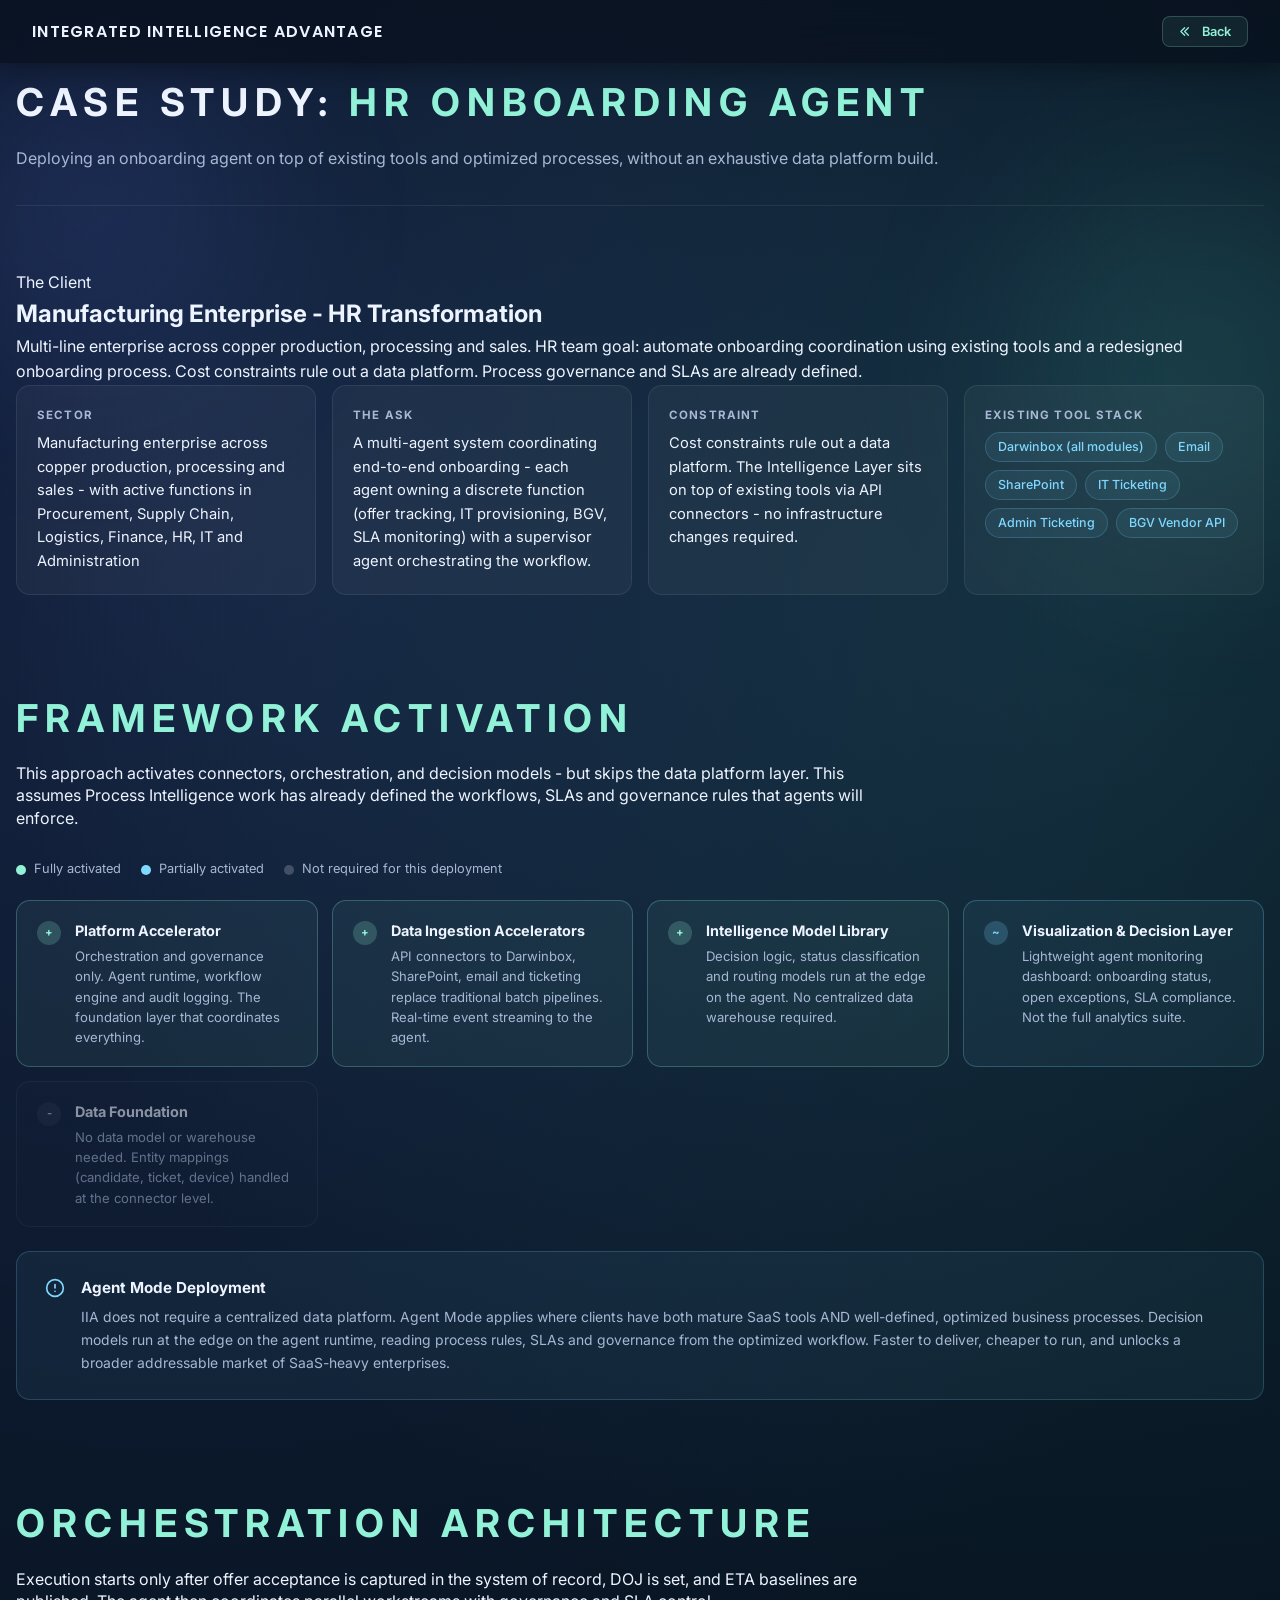
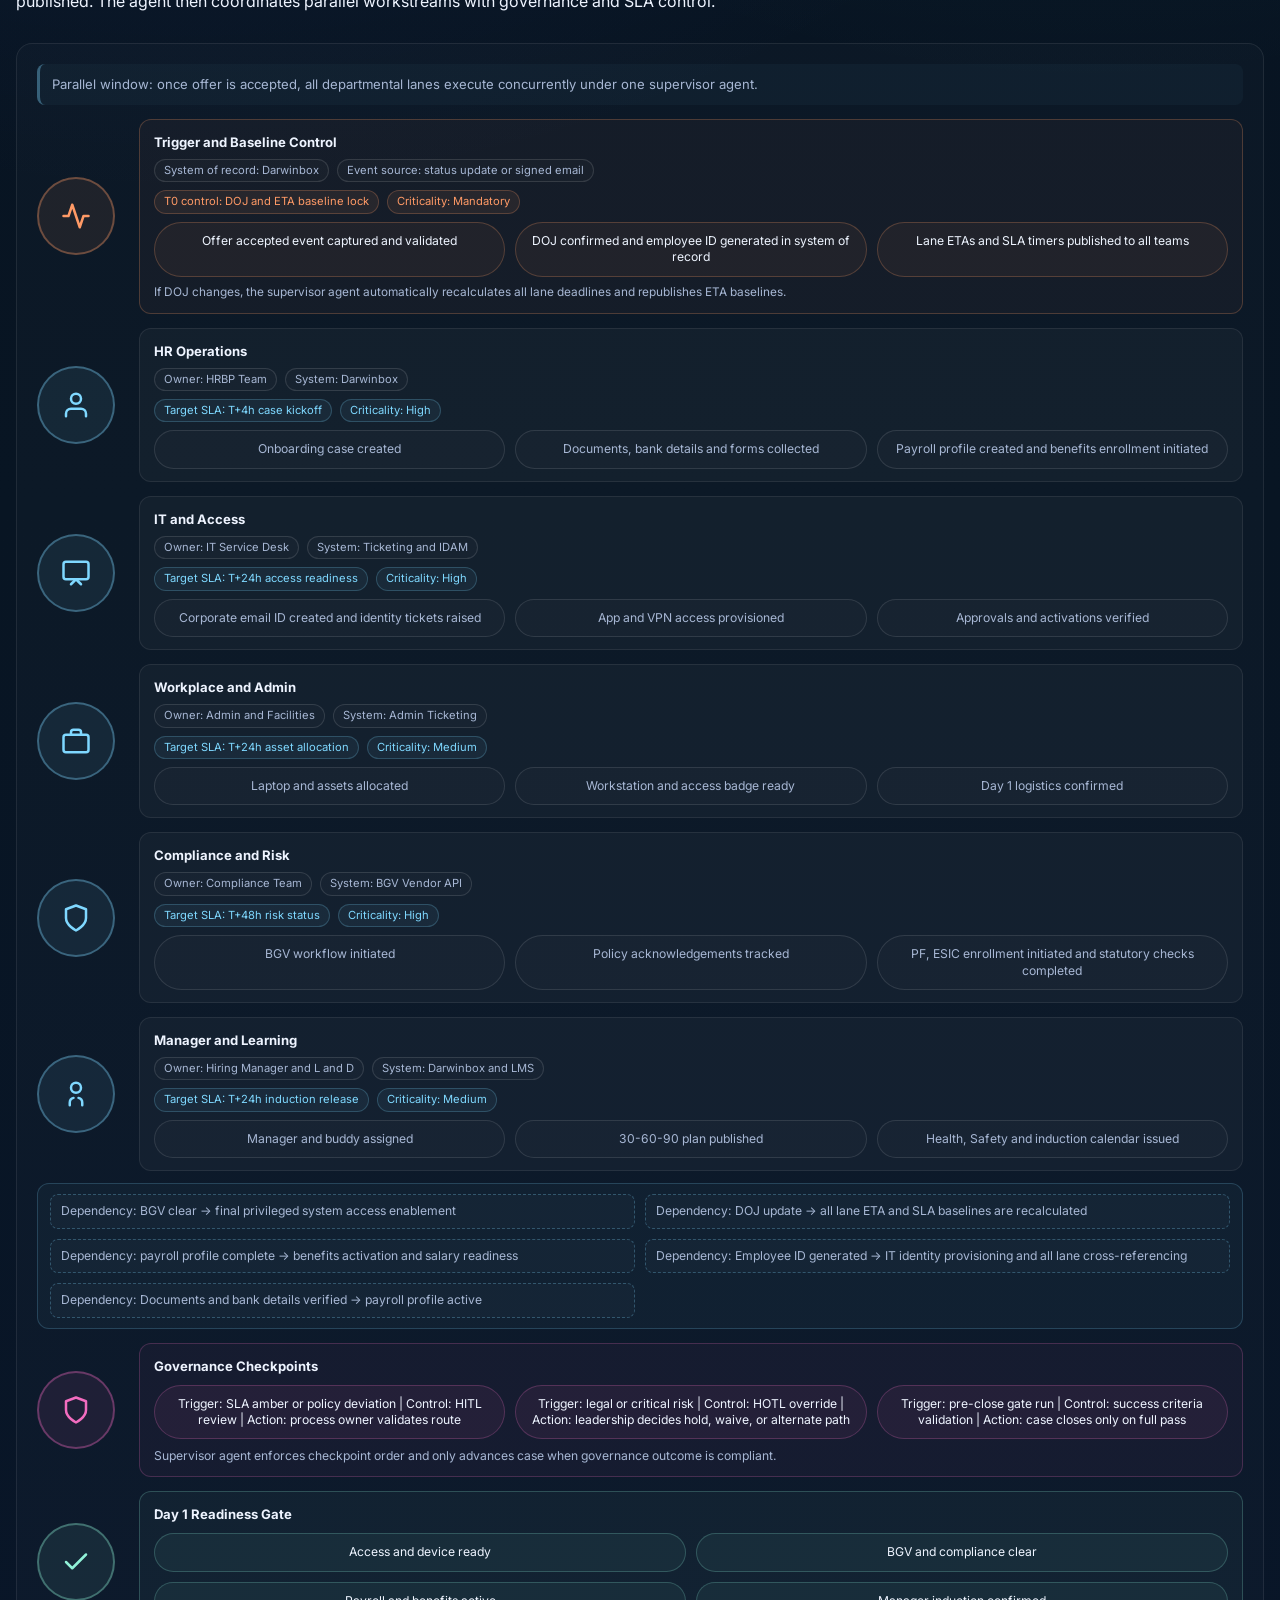
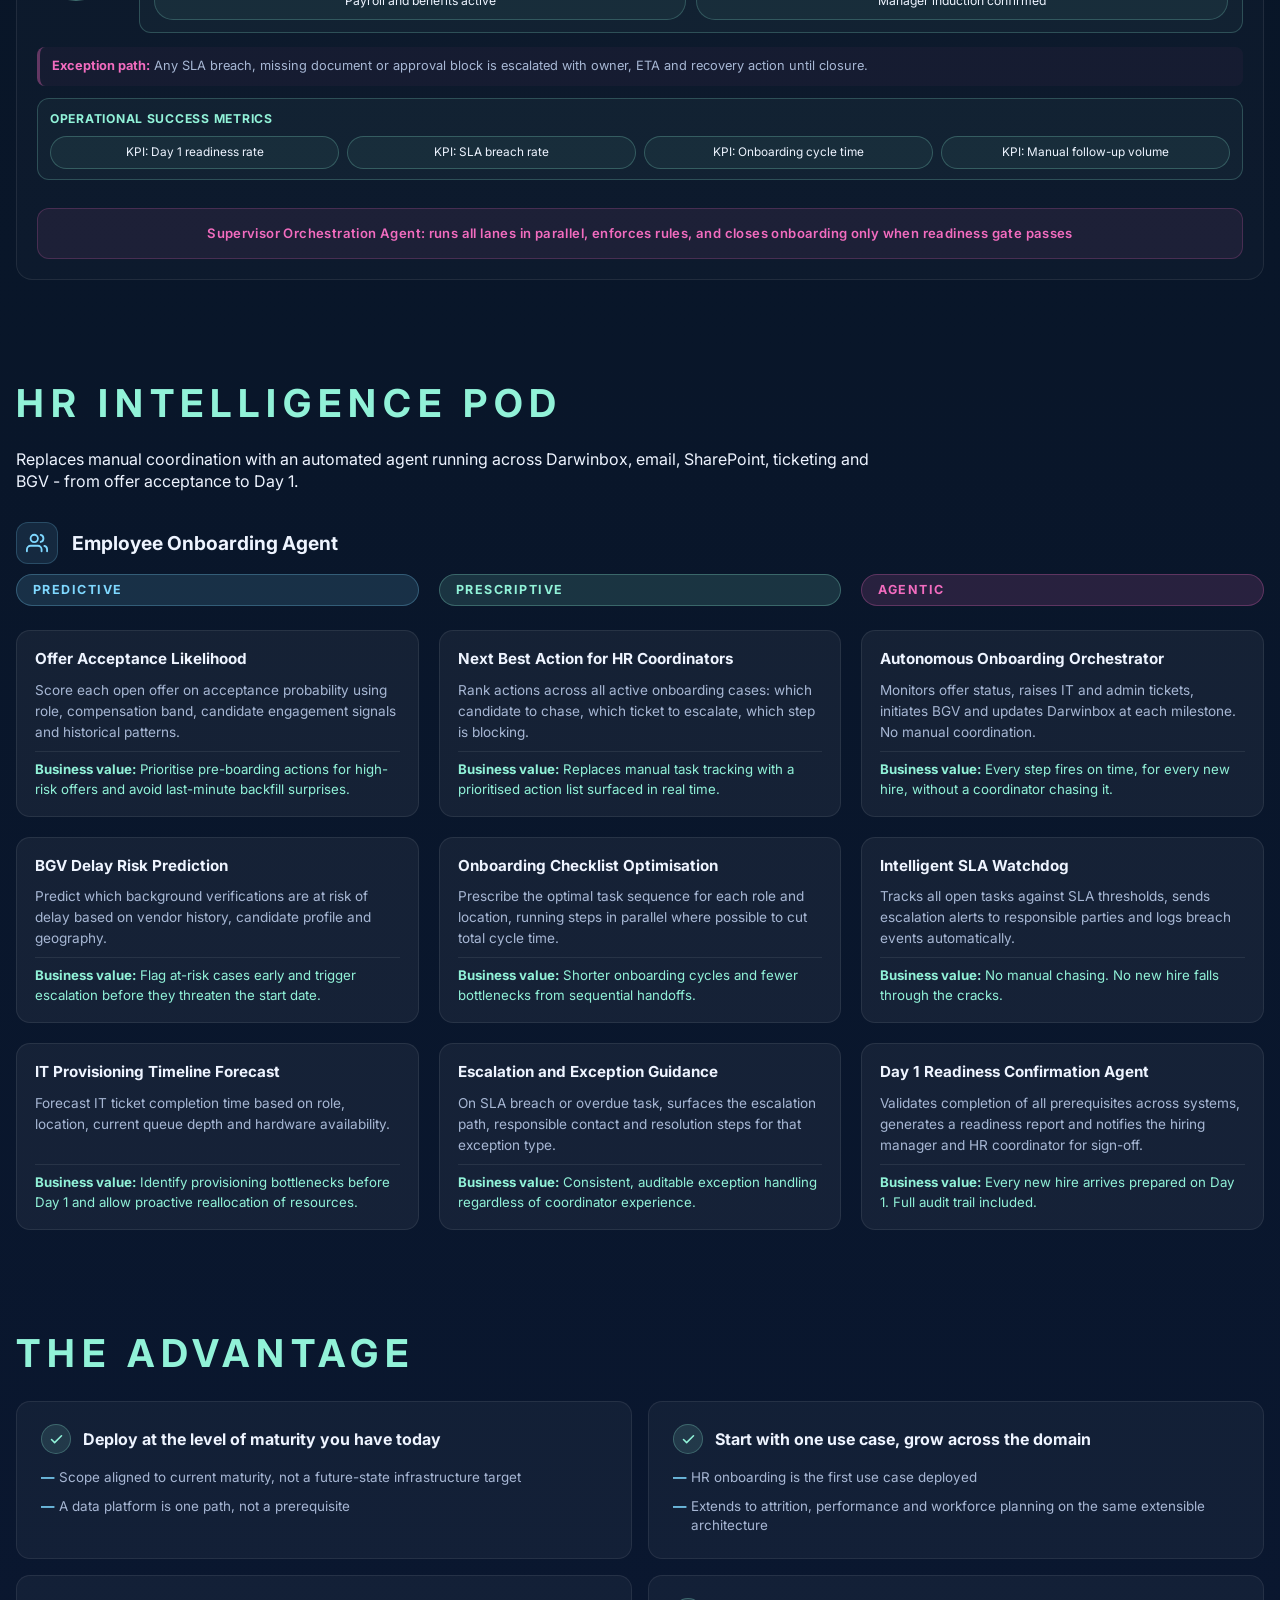
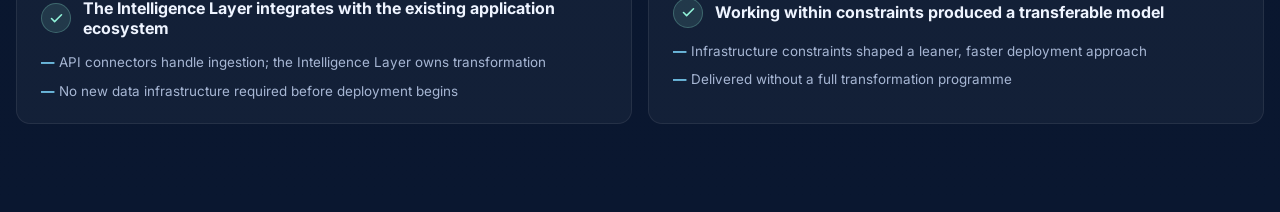
==== commit 33dea65d: "Hero subtitle: one line, reword negative tail to positive qualifier" ====
--- a/journey.html
+++ b/journey.html
@@ -38,7 +38,7 @@
     .journey-hero p{
       color: var(--muted);
       font-size: 1rem;
-      max-width: 680px;
+      max-width: 960px;
       line-height: 1.7;
     }
 
@@ -587,7 +587,7 @@
 
     <div class="journey-hero">
       <h1>Case Study: <span>HR Onboarding Agent</span></h1>
-      <p>Deploying an onboarding agent on top of existing tools and optimized processes - no data platform, no new infrastructure.</p>
+      <p>Deploying an onboarding agent on top of existing tools and optimized processes, without an exhaustive data platform build.</p>
     </div>
 
     <!-- ── Client Context ─────────────────────────────────────── -->
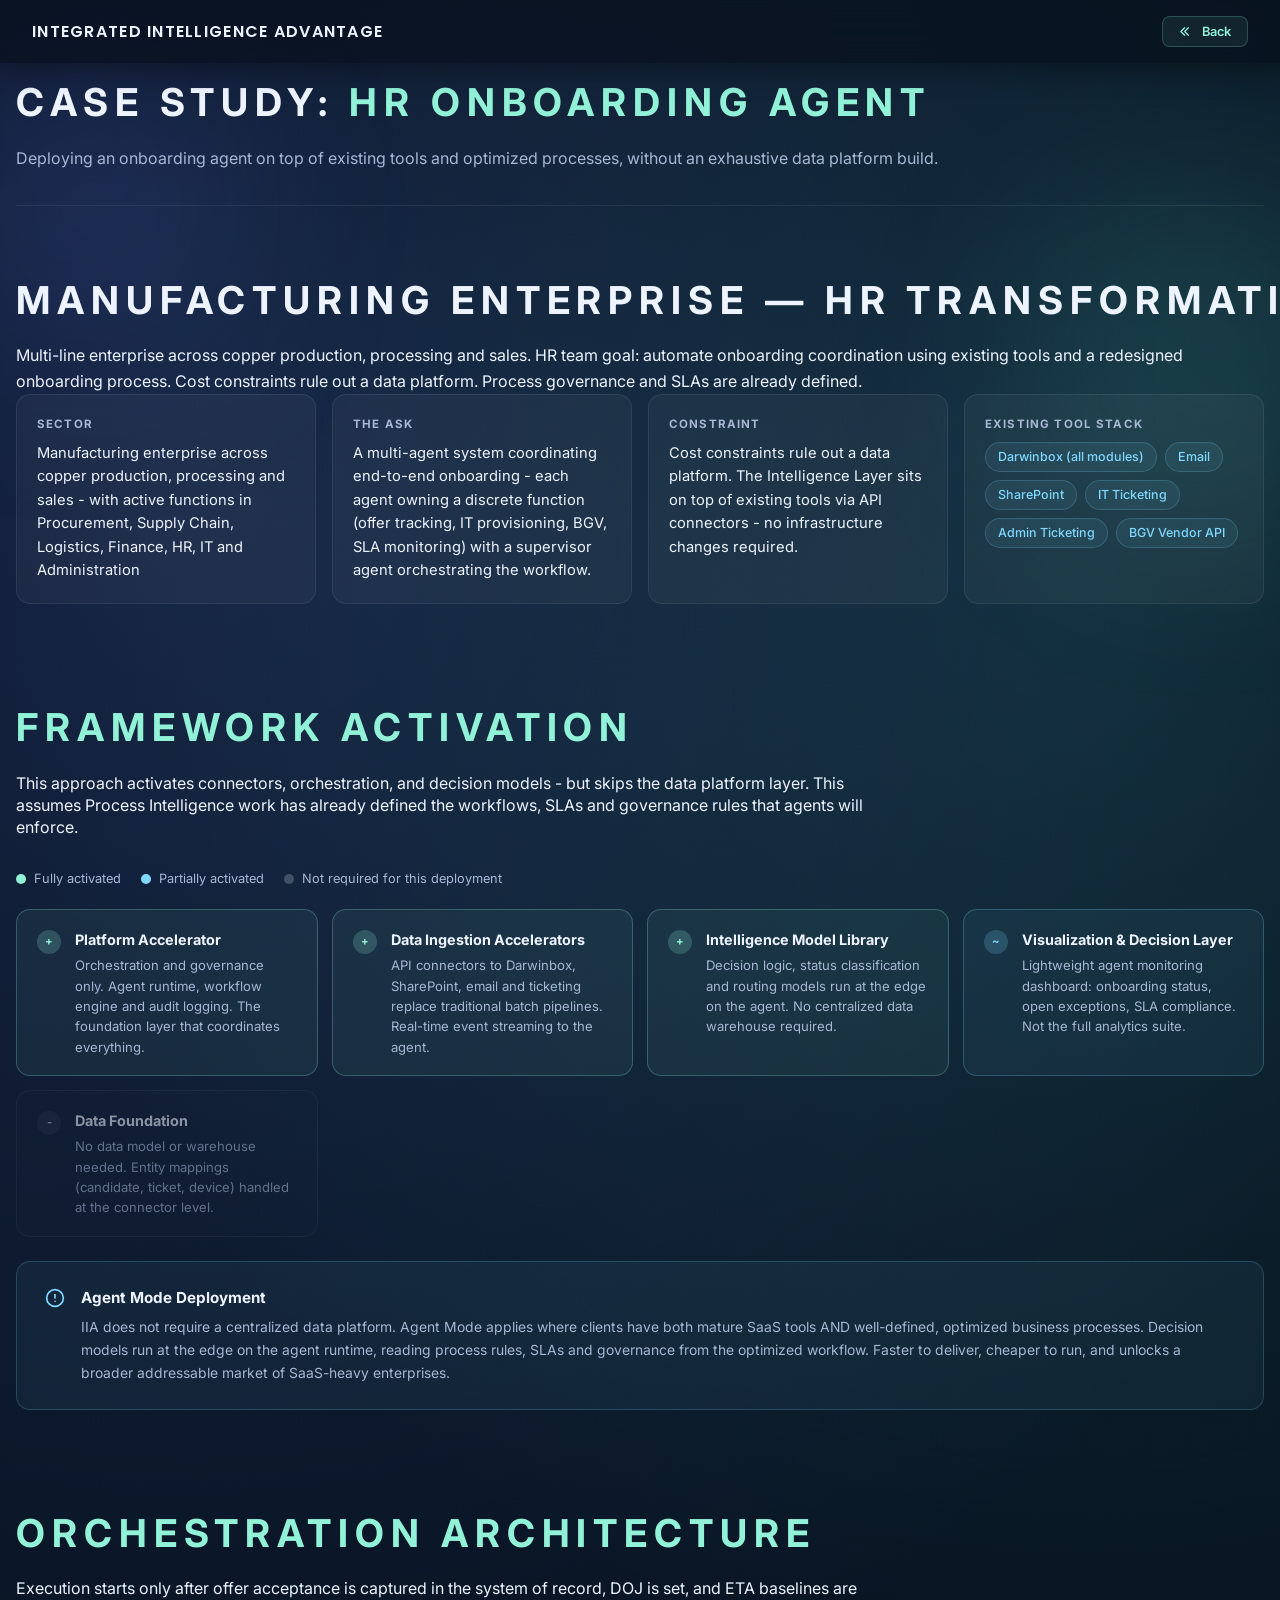
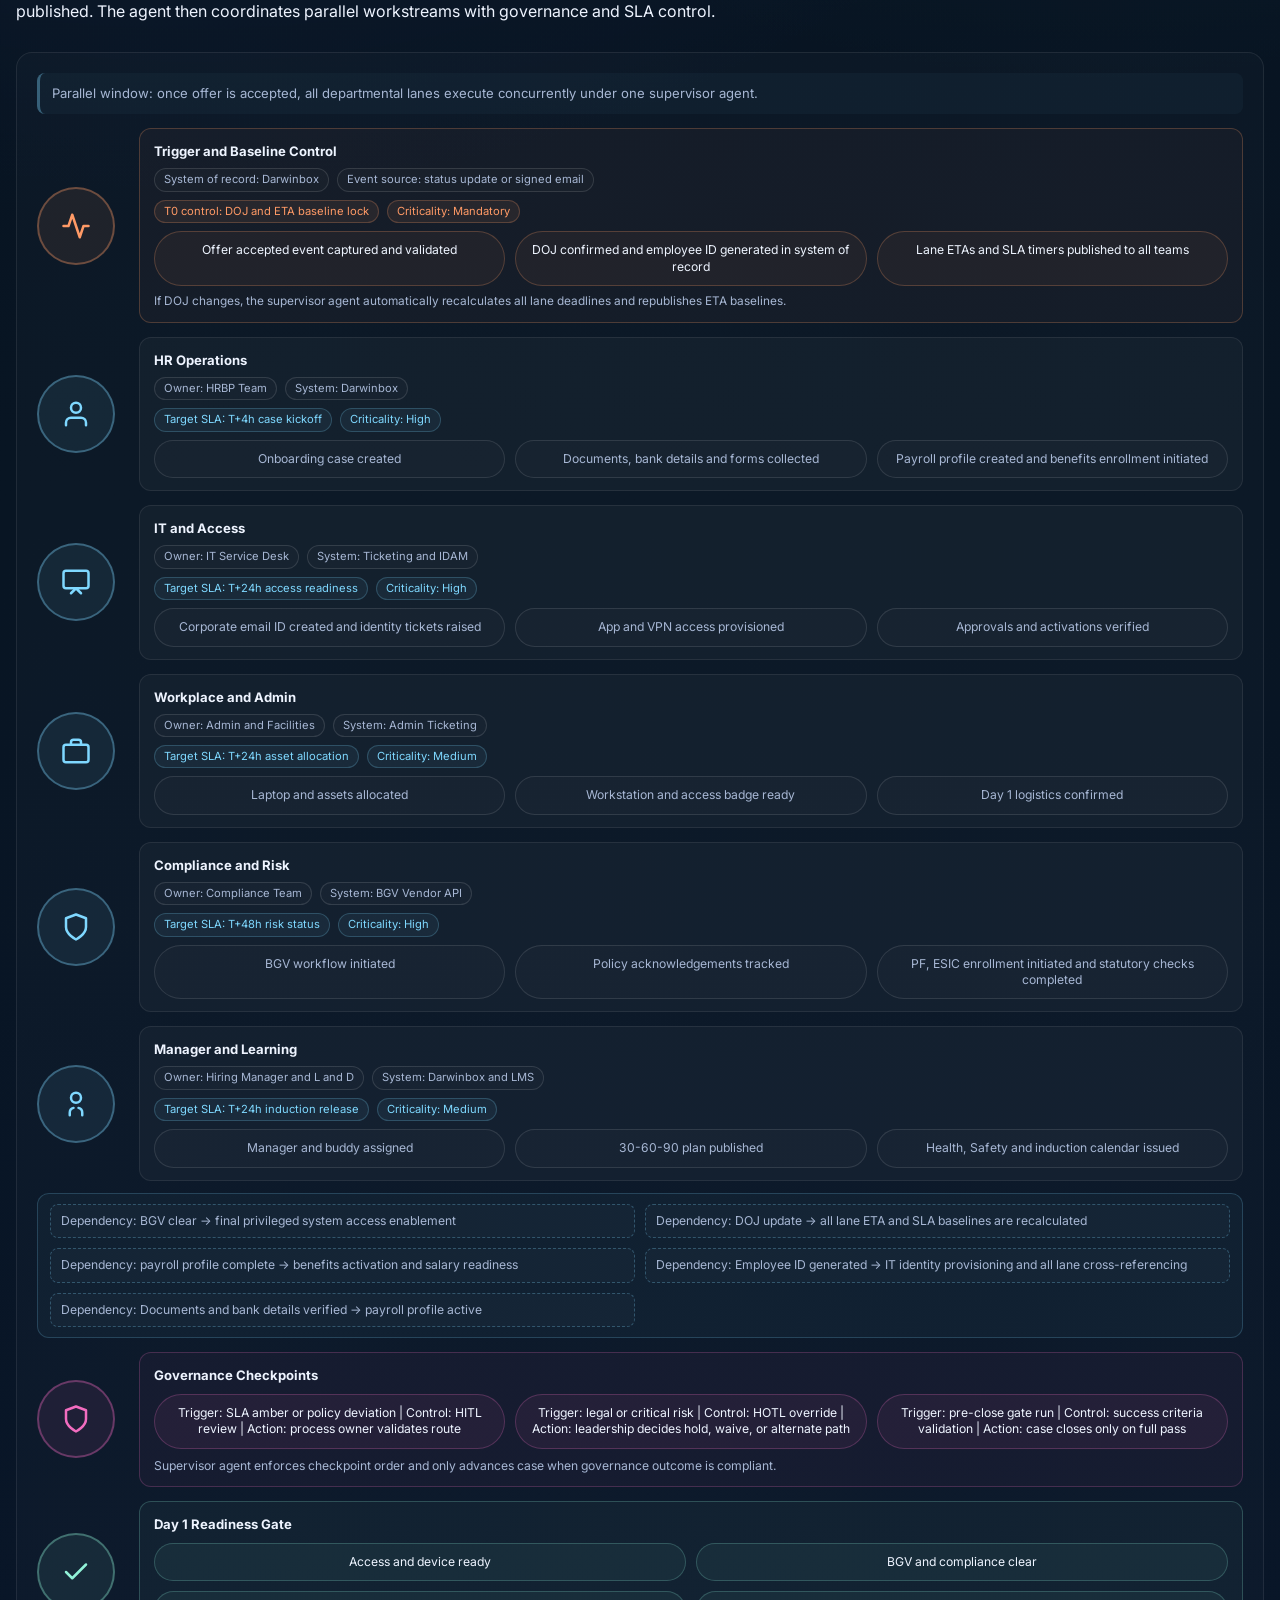
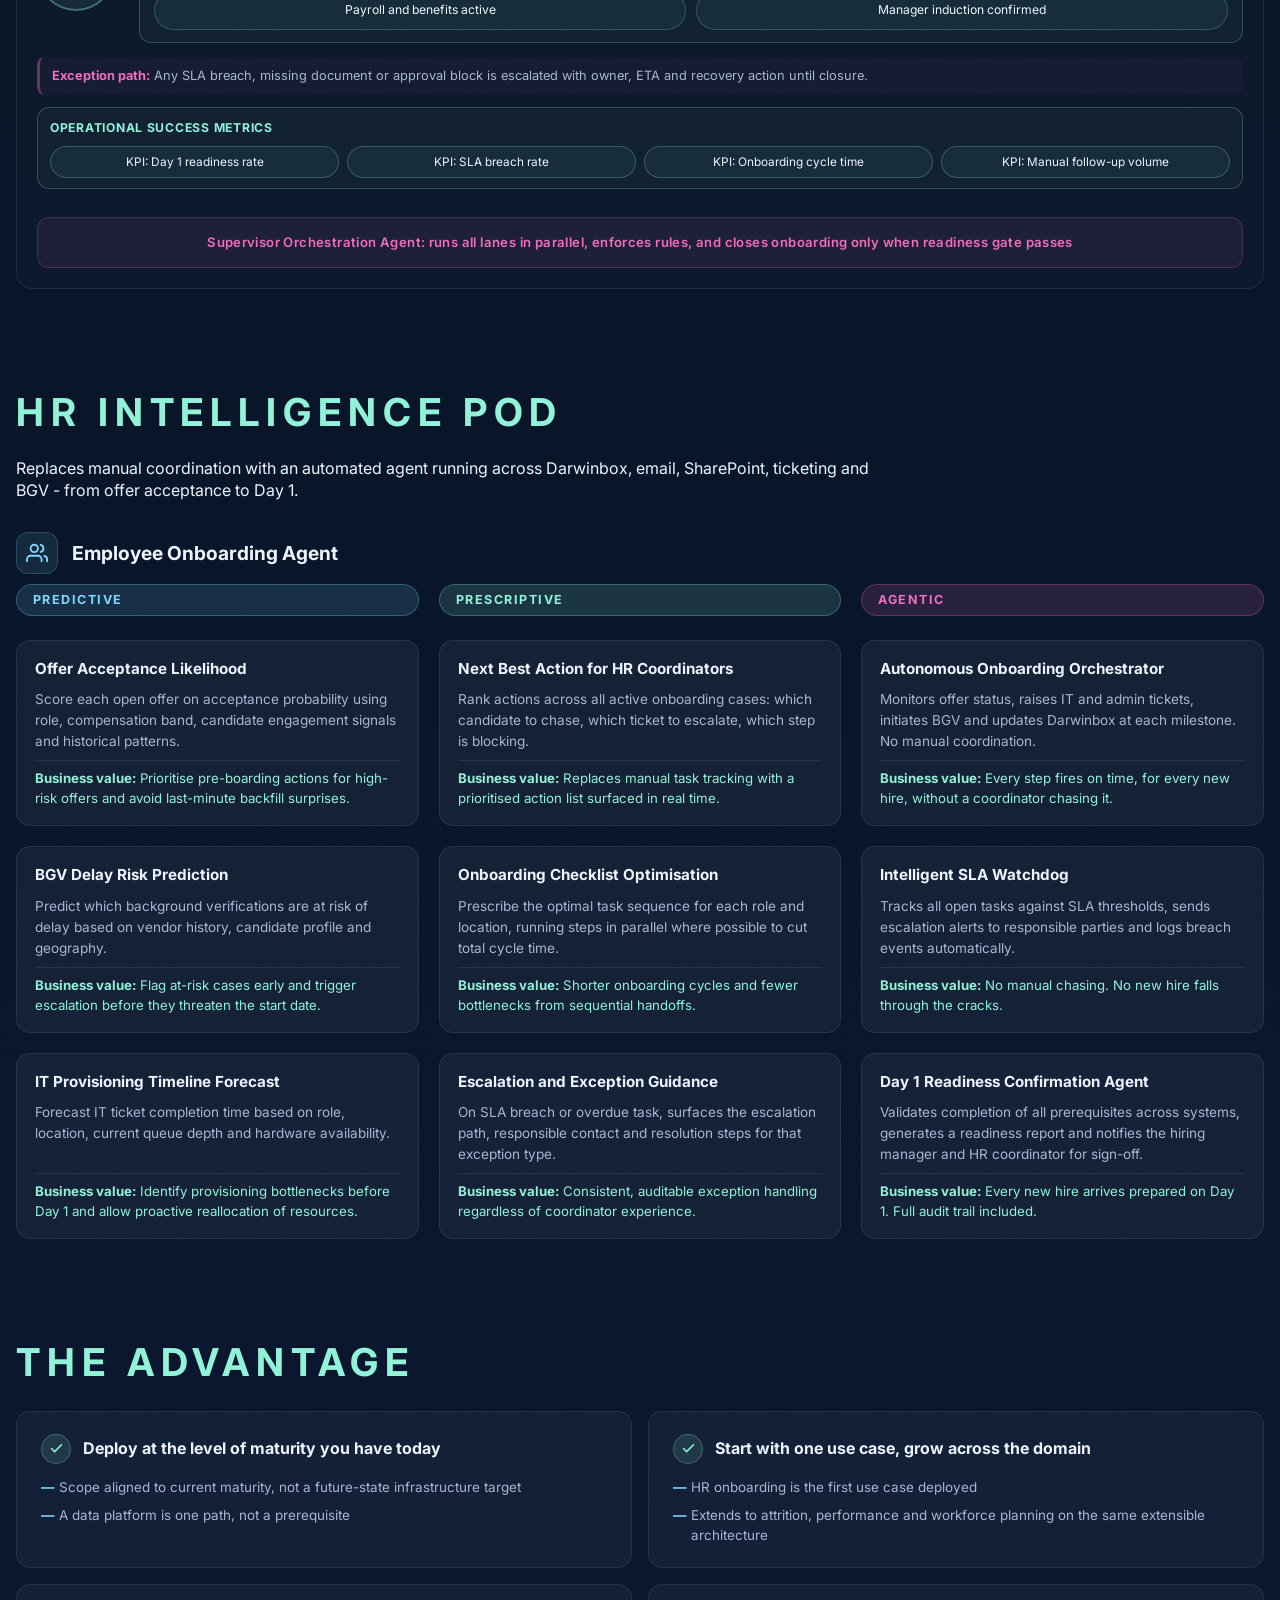
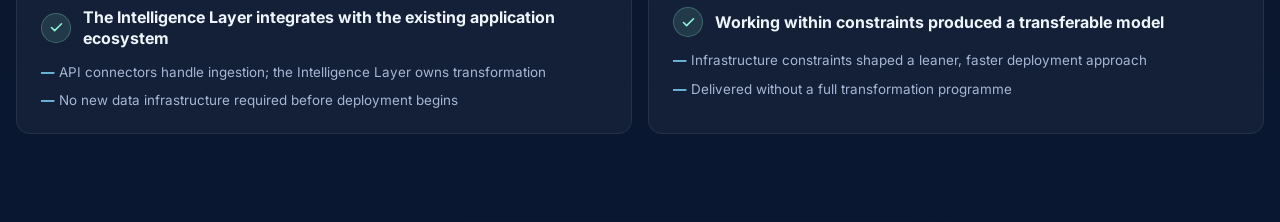
==== commit 31eeba35: "Remove The Client label, style section h2 to match hero h1 uppercase treatment" ====
--- a/journey.html
+++ b/journey.html
@@ -35,6 +35,15 @@
       letter-spacing: 0.18em;
     }
     .journey-hero h1 span{ color: var(--accent-2); }
+    .journey-section > h2{
+      font-size: clamp(1.6rem, 3vw, 2.4rem);
+      font-weight: 700;
+      color: var(--text);
+      text-transform: uppercase;
+      letter-spacing: 0.18em;
+      margin-bottom: 12px;
+      white-space: nowrap;
+    }
     .journey-hero p{
       color: var(--muted);
       font-size: 1rem;
@@ -592,8 +601,7 @@
 
     <!-- ── Client Context ─────────────────────────────────────── -->
     <div class="journey-section">
-      <div class="journey-section-title">The Client</div>
-      <h2>Manufacturing Enterprise - HR Transformation</h2>
+      <h2>Manufacturing Enterprise — HR Transformation</h2>
       <p>Multi-line enterprise across copper production, processing and sales. HR team goal: automate onboarding coordination using existing tools and a redesigned onboarding process. Cost constraints rule out a data platform. Process governance and SLAs are already defined.</p>
 
       <div class="context-grid">
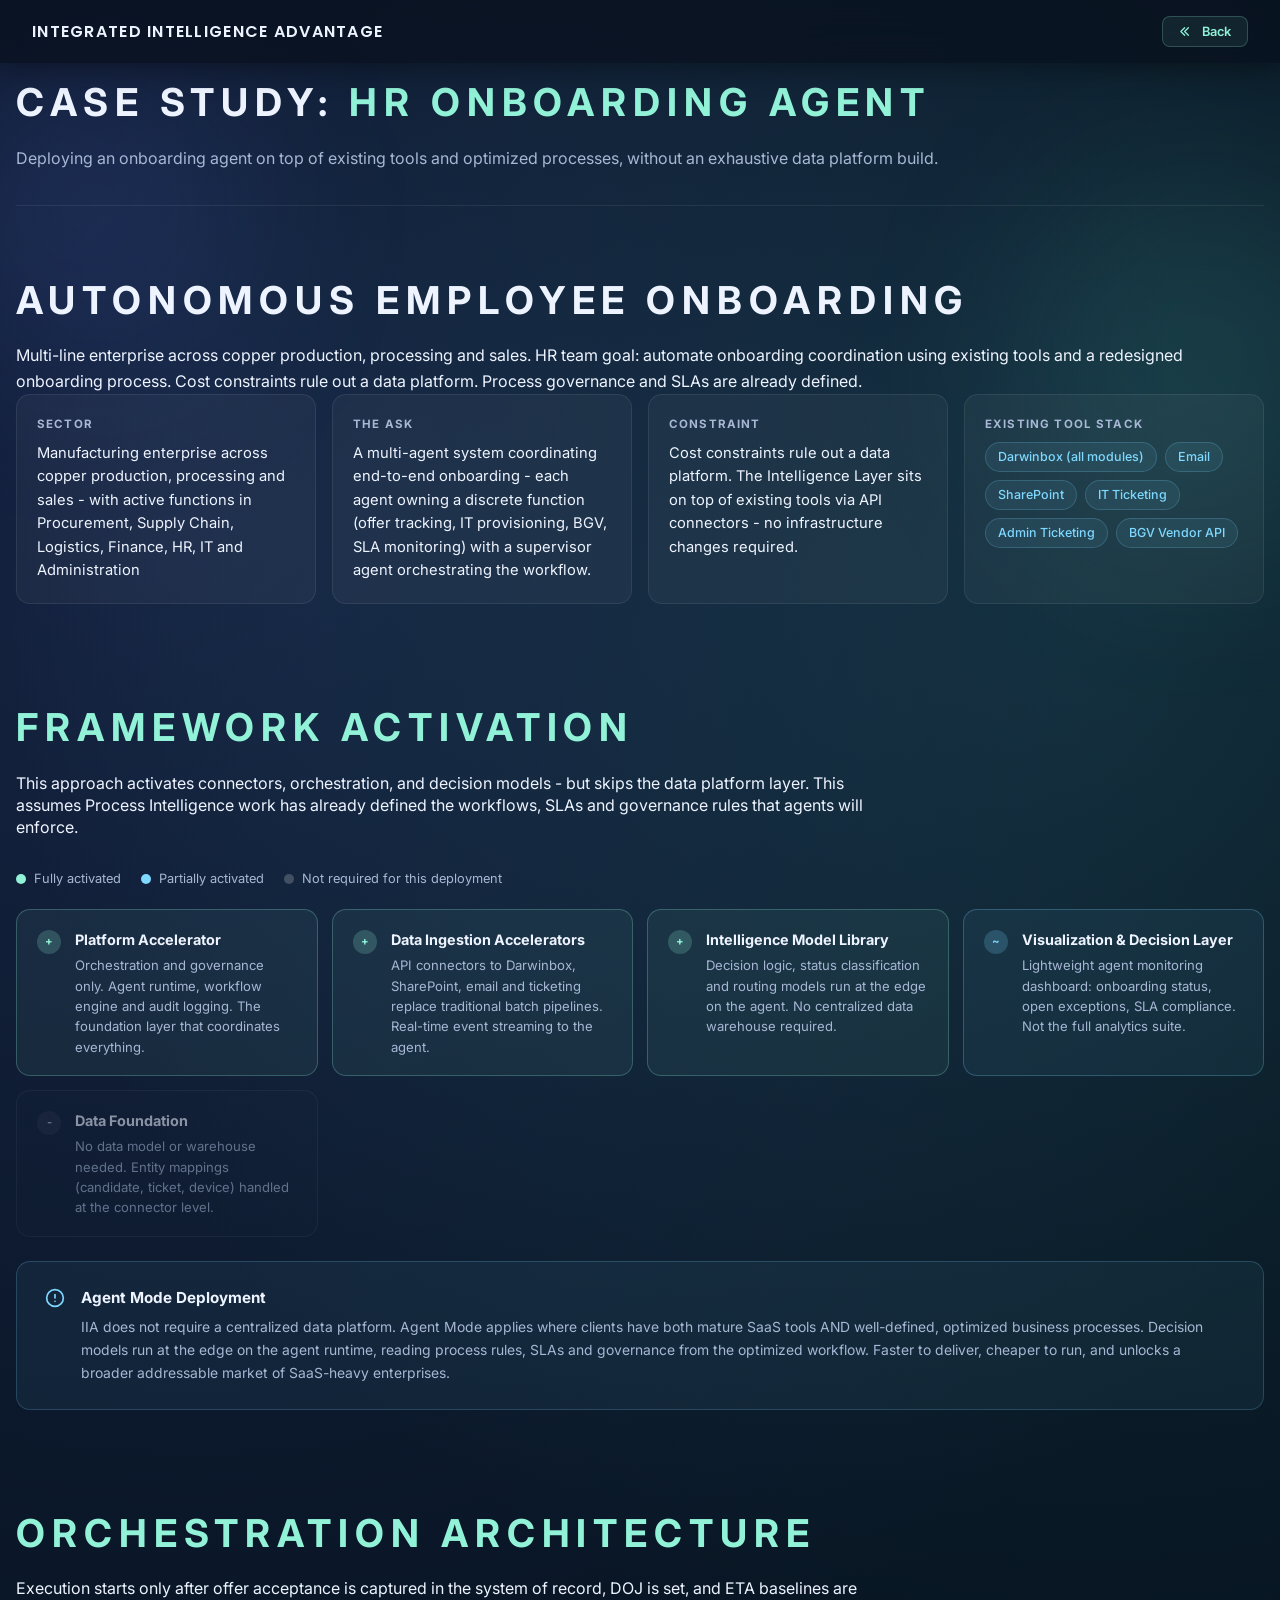
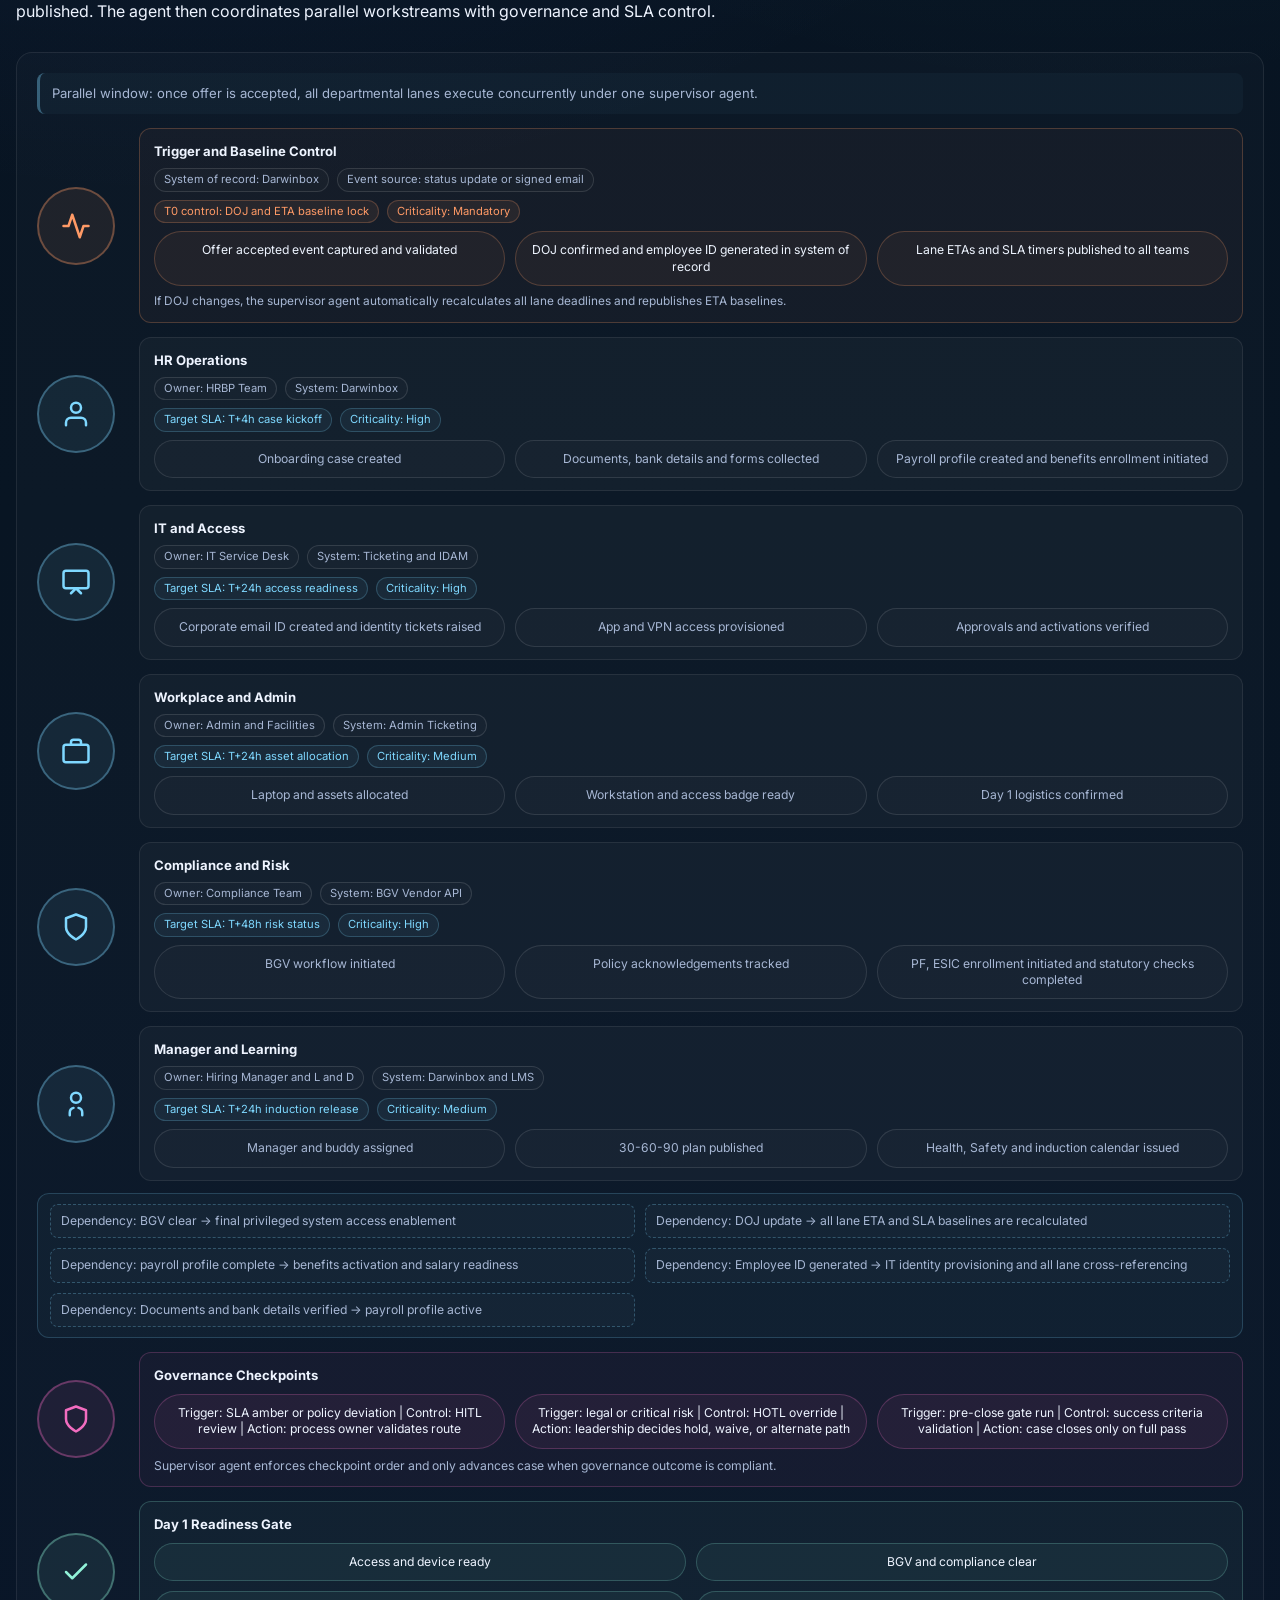
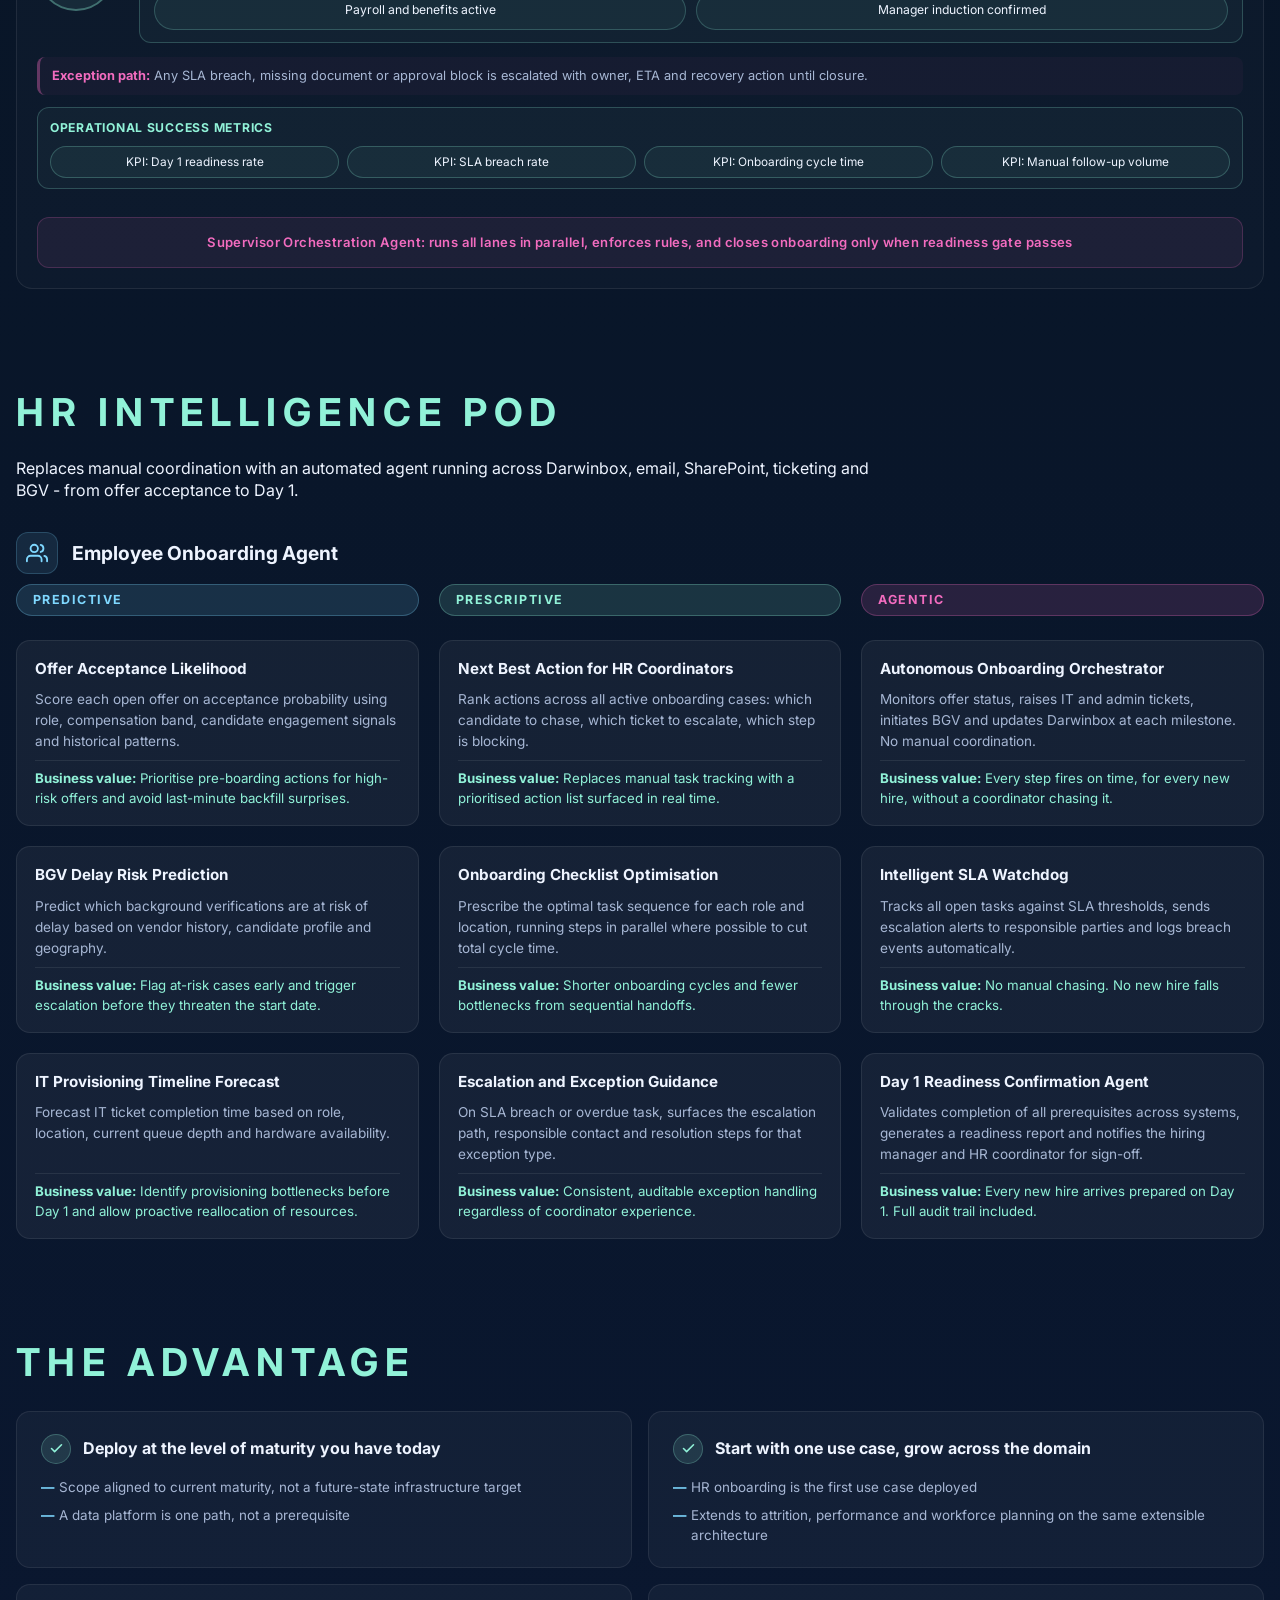
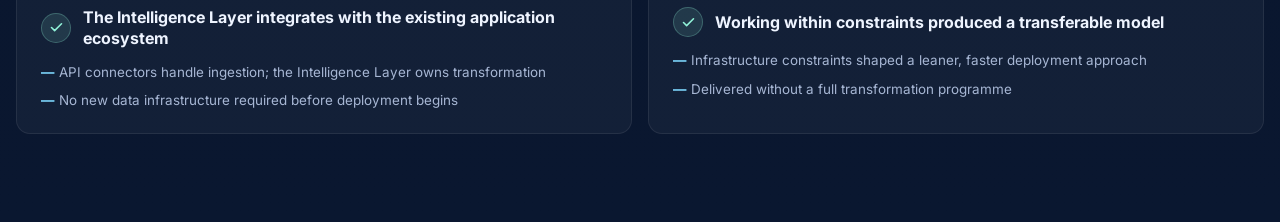
==== commit 992f3109: "Rename section h2 to Autonomous Employee Onboarding" ====
--- a/journey.html
+++ b/journey.html
@@ -601,7 +601,7 @@
 
     <!-- ── Client Context ─────────────────────────────────────── -->
     <div class="journey-section">
-      <h2>Manufacturing Enterprise — HR Transformation</h2>
+      <h2>Autonomous Employee Onboarding</h2>
       <p>Multi-line enterprise across copper production, processing and sales. HR team goal: automate onboarding coordination using existing tools and a redesigned onboarding process. Cost constraints rule out a data platform. Process governance and SLAs are already defined.</p>
 
       <div class="context-grid">
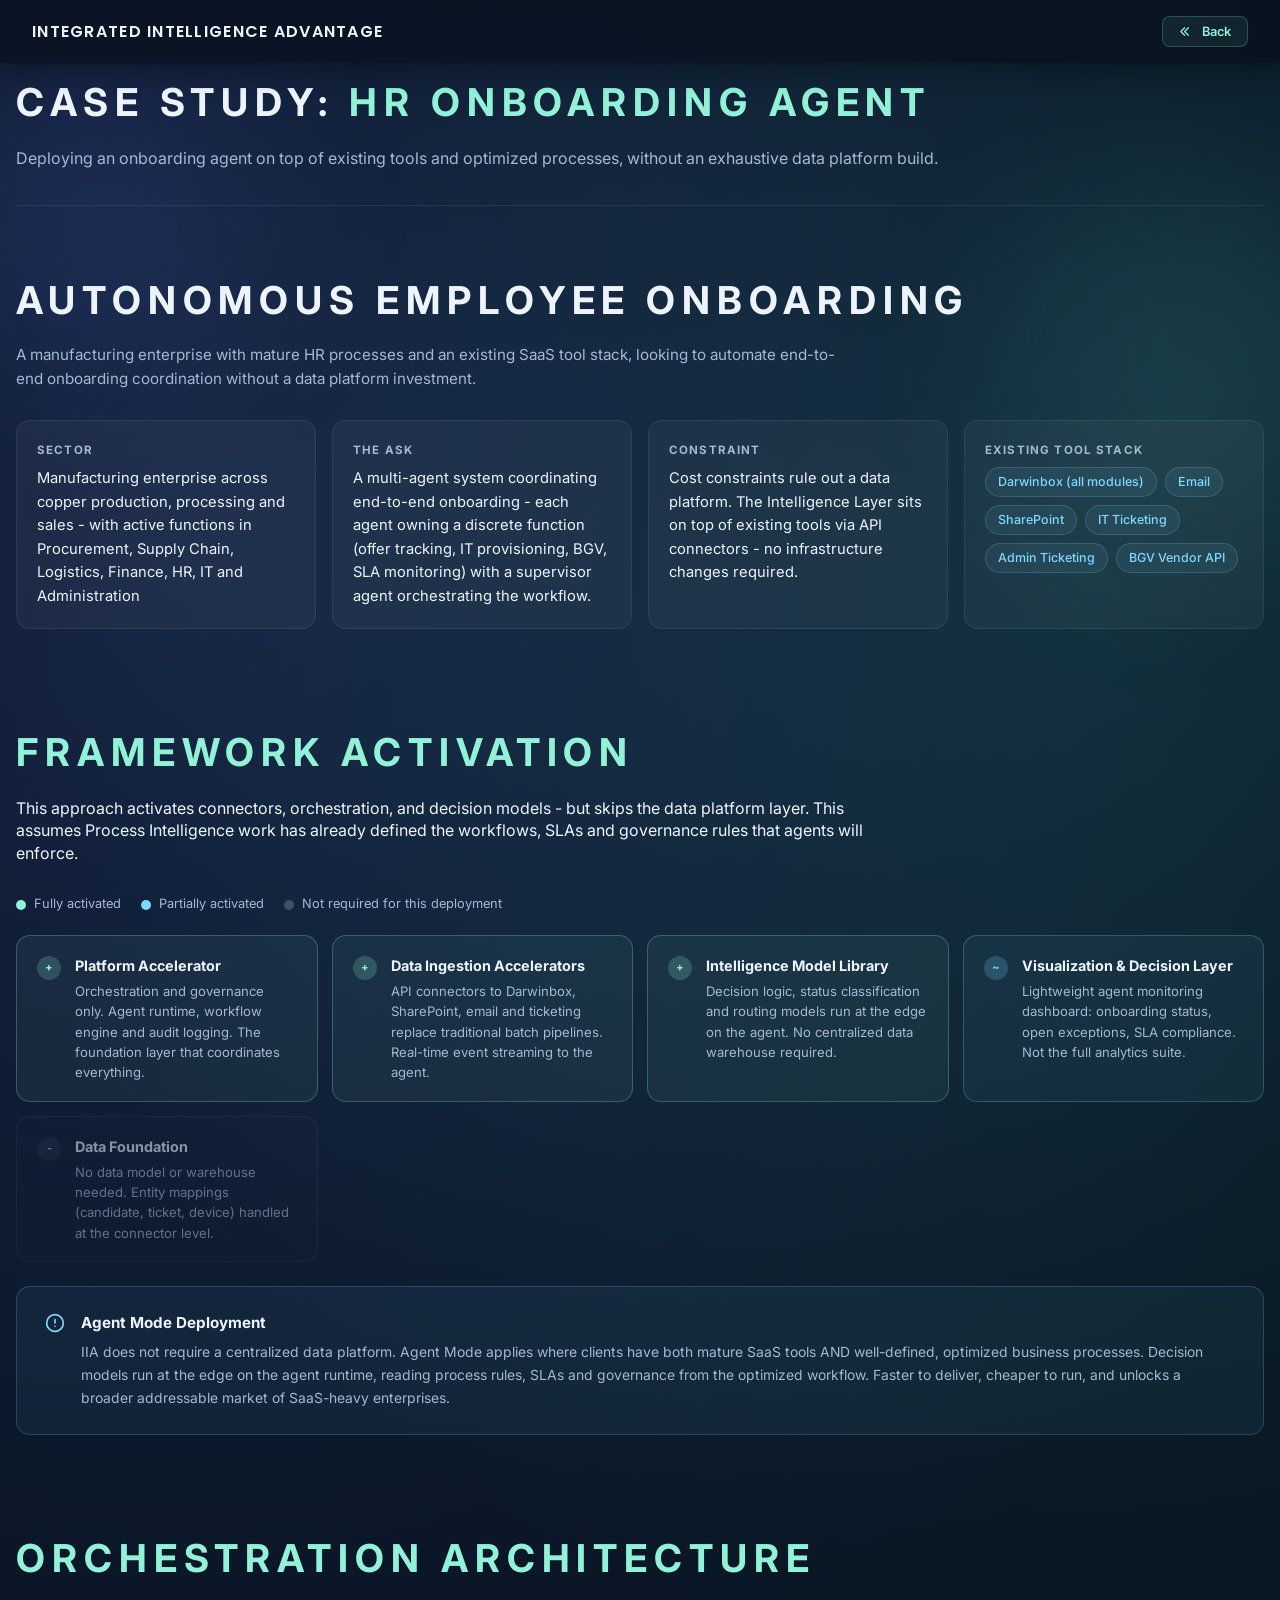
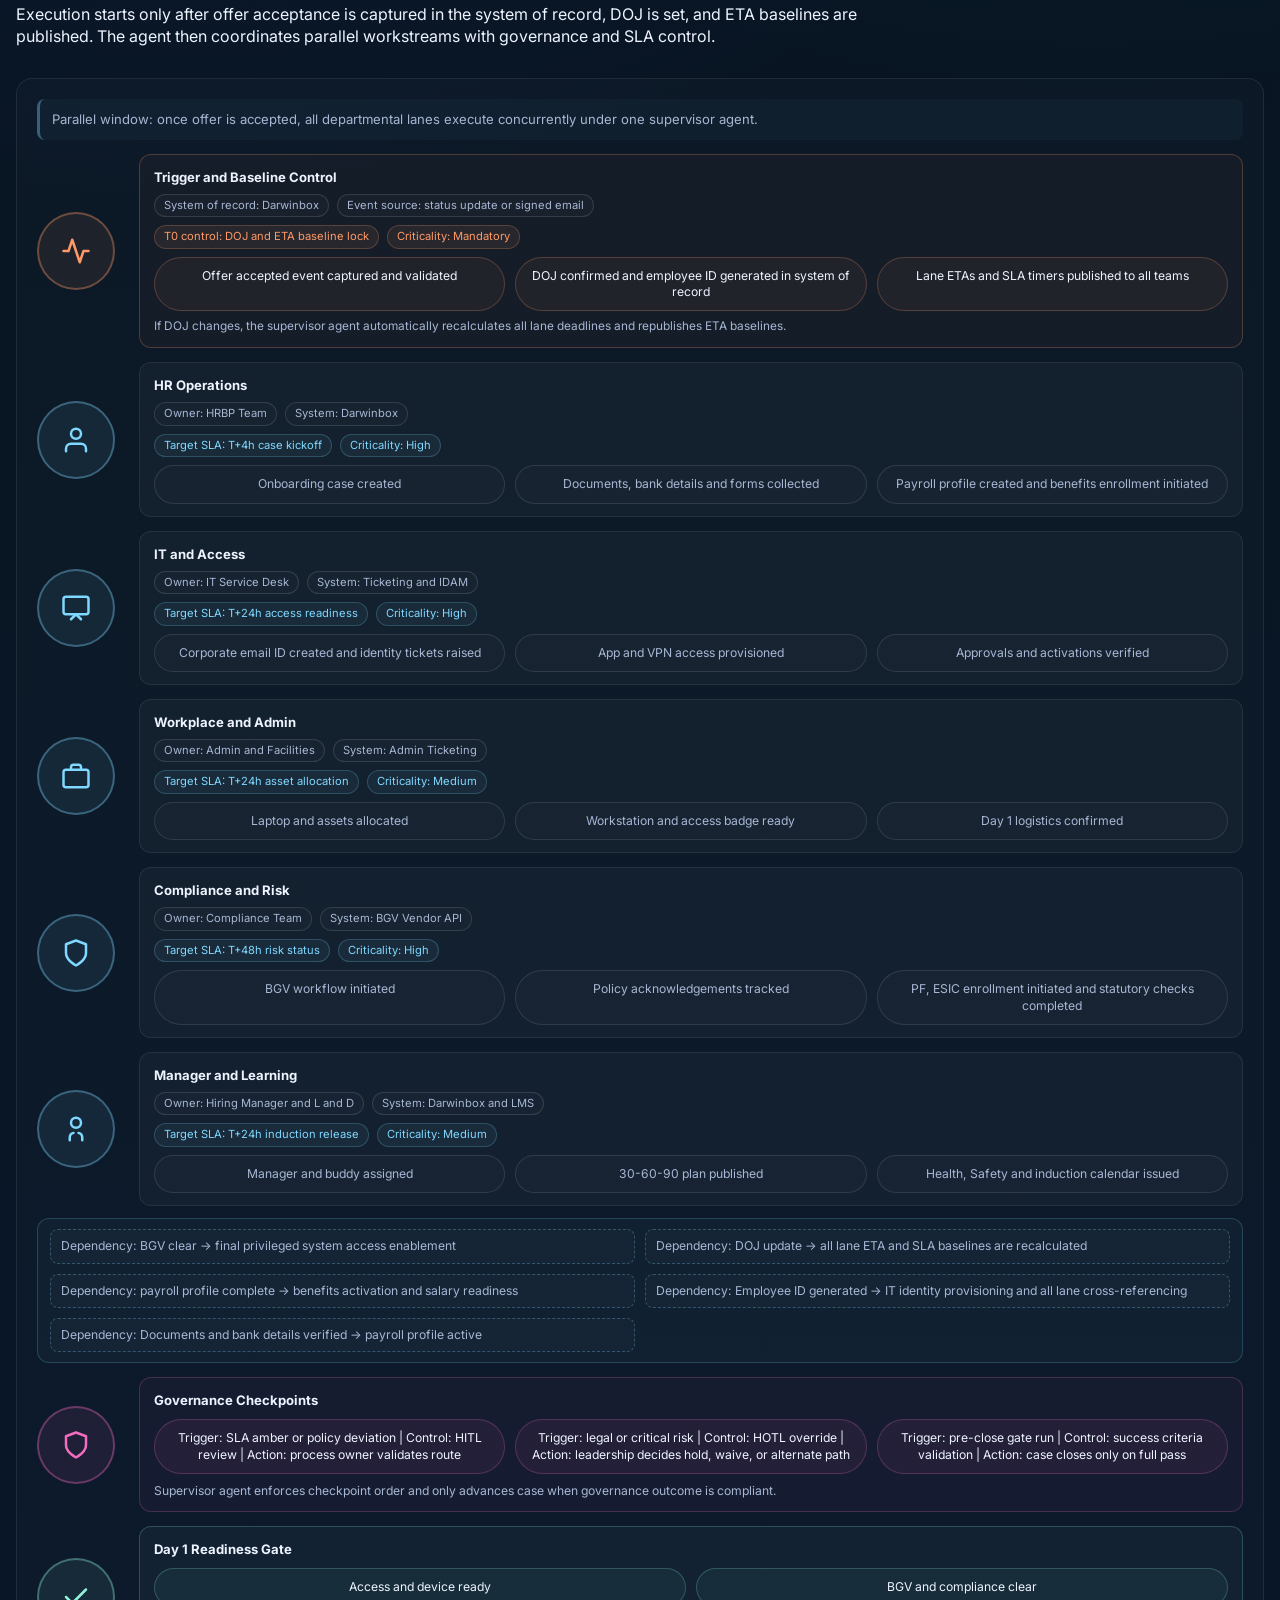
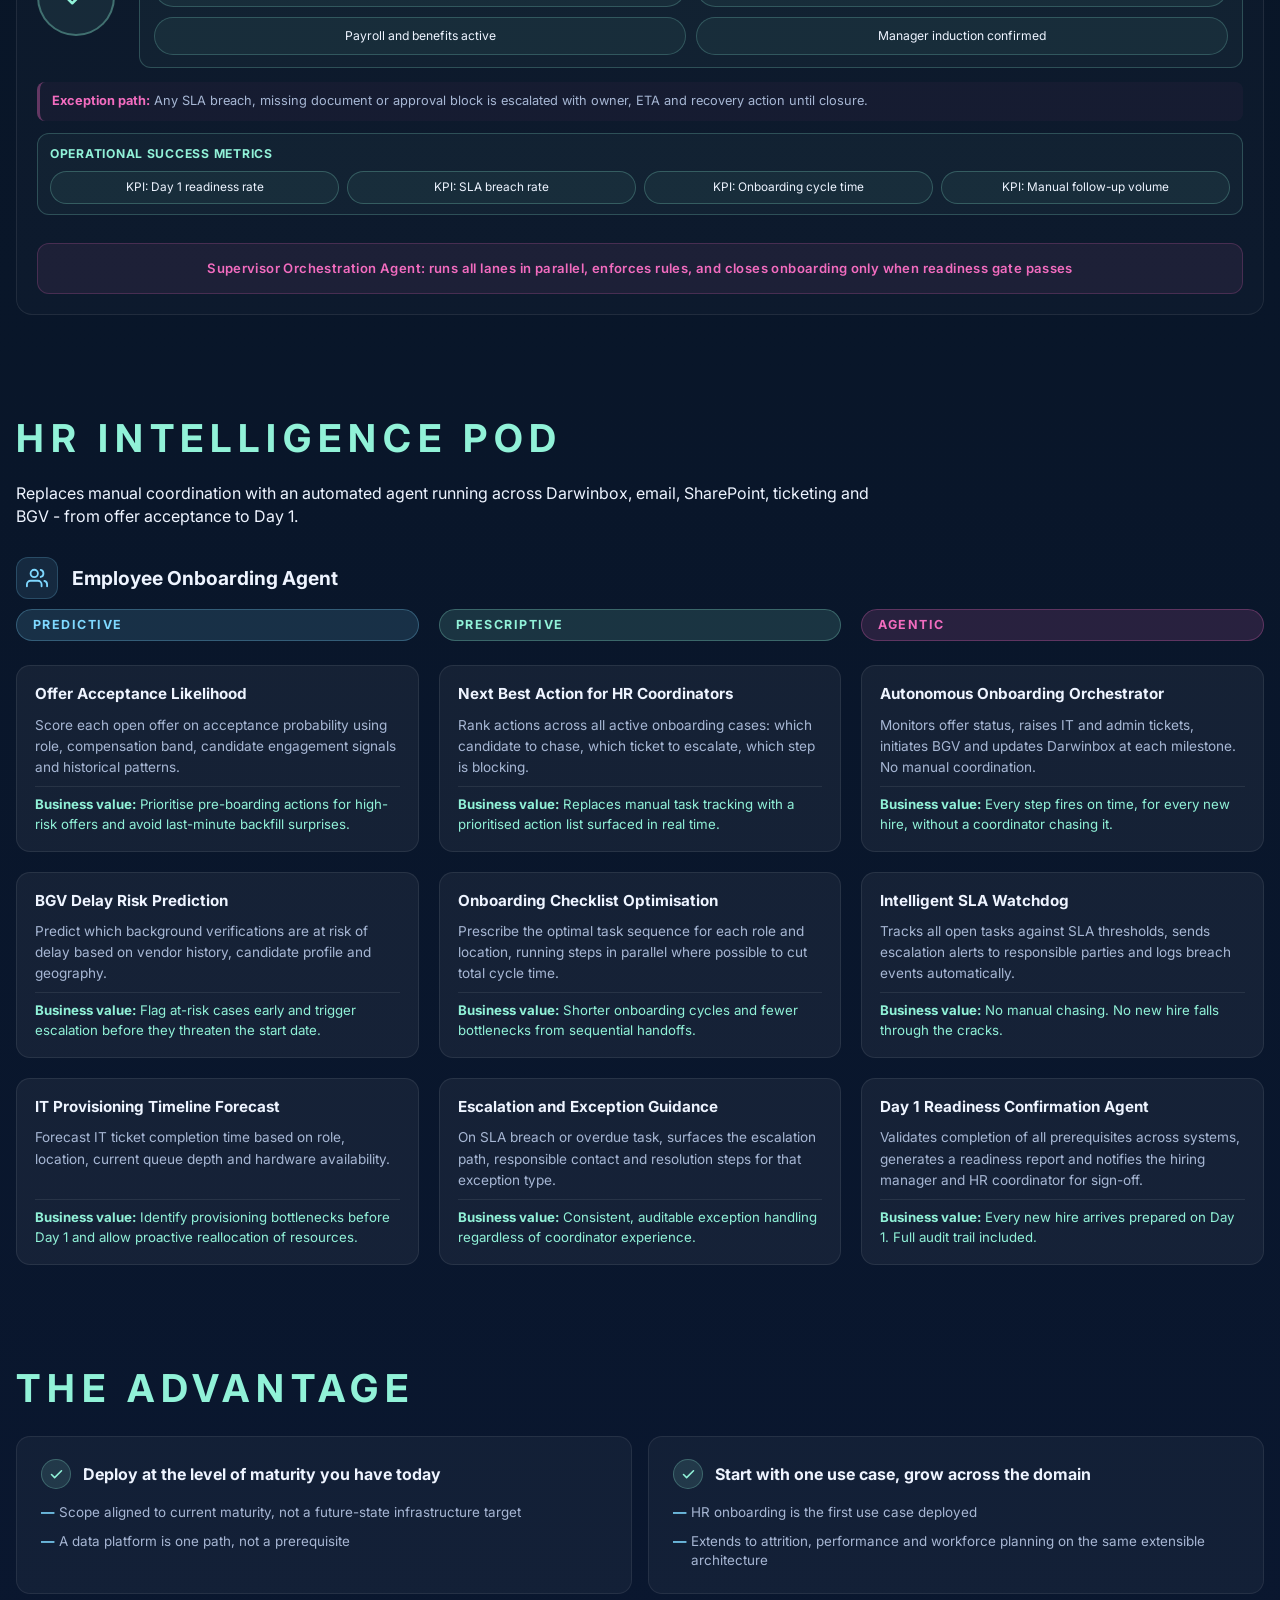
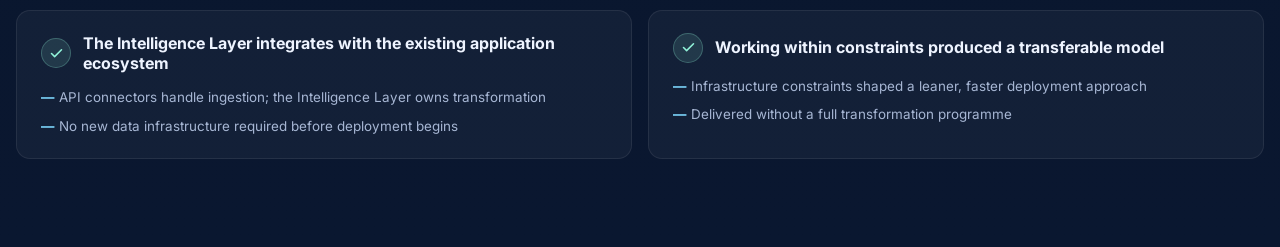
==== commit a5f208c4: "Rewrite client context paragraph as styled intro-copy below section h2" ====
--- a/journey.html
+++ b/journey.html
@@ -43,6 +43,15 @@
       letter-spacing: 0.18em;
       margin-bottom: 12px;
       white-space: nowrap;
+    }
+    .journey-section > .intro-copy{
+      display: block;
+      font-size: 0.95rem;
+      color: var(--muted);
+      line-height: 1.6;
+      margin-top: 6px;
+      margin-bottom: 28px;
+      max-width: 820px;
     }
     .journey-hero p{
       color: var(--muted);
@@ -602,7 +611,7 @@
     <!-- ── Client Context ─────────────────────────────────────── -->
     <div class="journey-section">
       <h2>Autonomous Employee Onboarding</h2>
-      <p>Multi-line enterprise across copper production, processing and sales. HR team goal: automate onboarding coordination using existing tools and a redesigned onboarding process. Cost constraints rule out a data platform. Process governance and SLAs are already defined.</p>
+      <p class="intro-copy">A manufacturing enterprise with mature HR processes and an existing SaaS tool stack, looking to automate end-to-end onboarding coordination without a data platform investment.</p>
 
       <div class="context-grid">
         <div class="context-card">
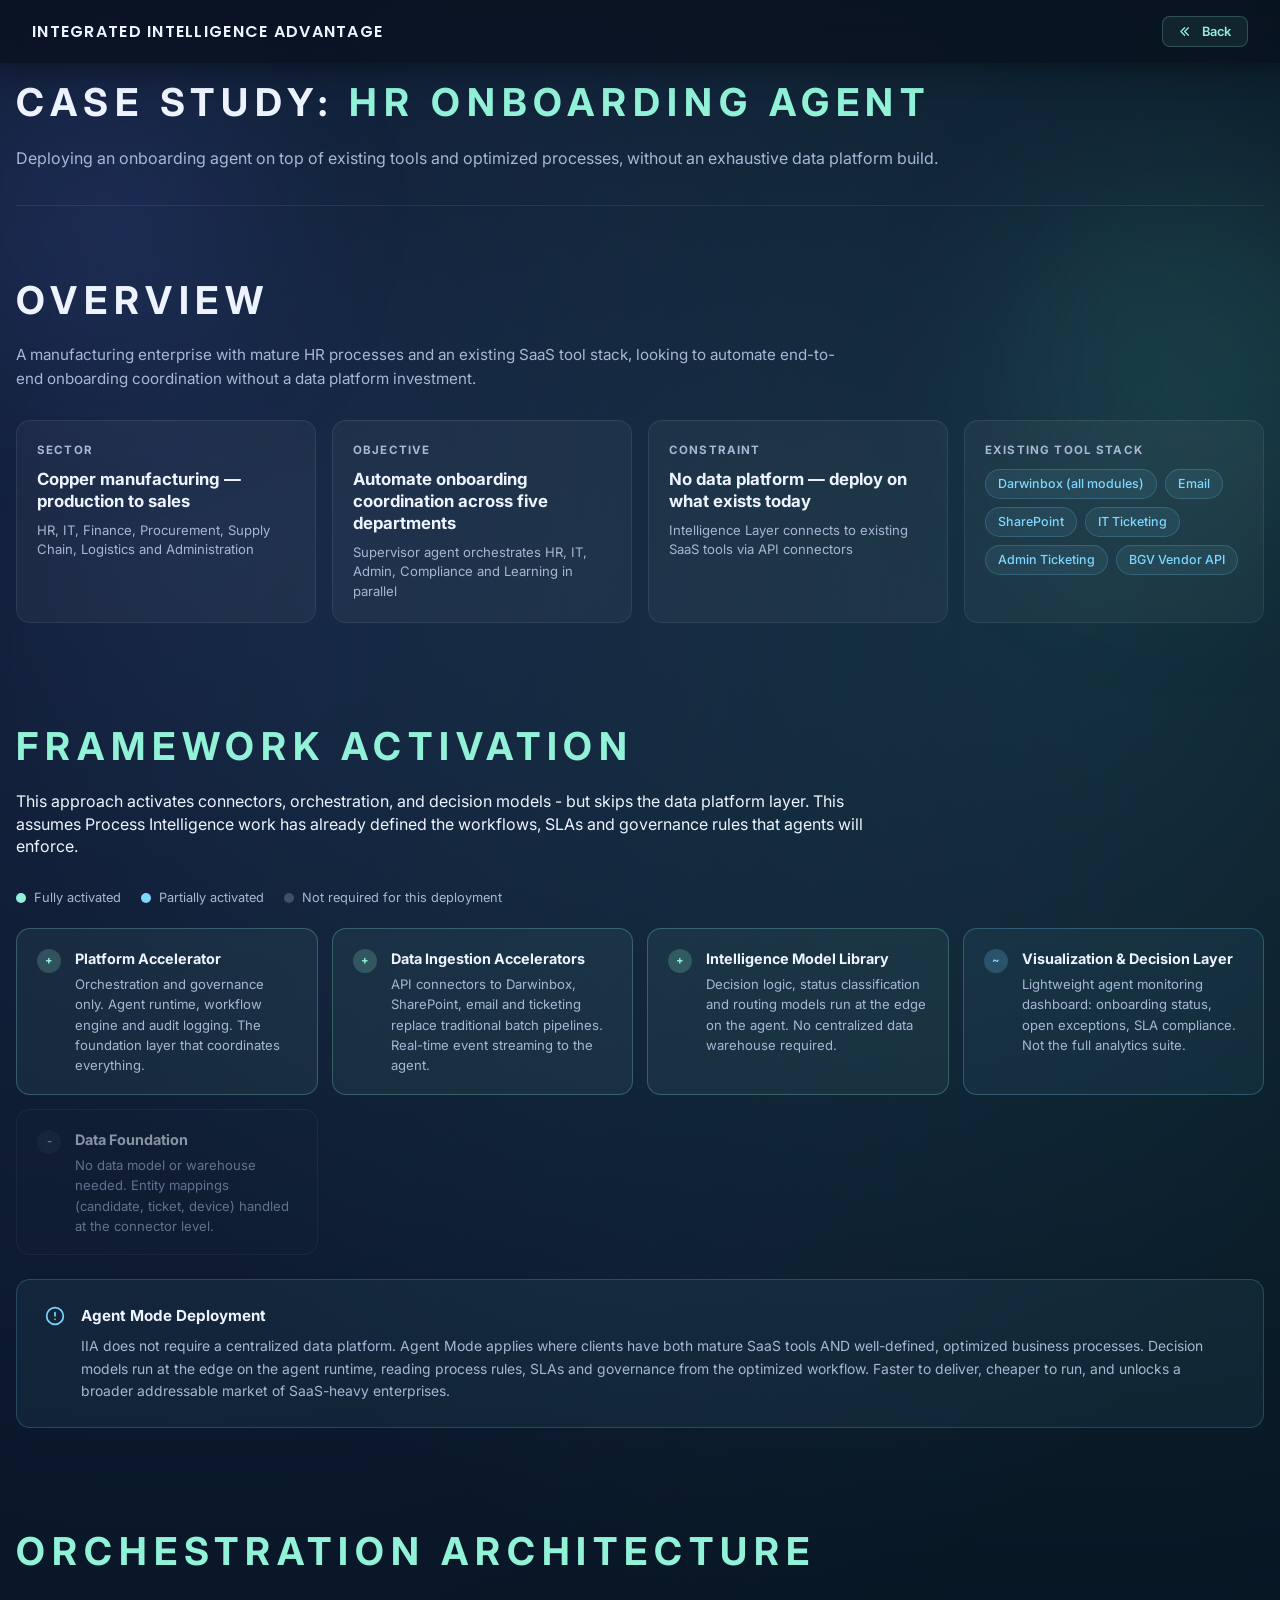
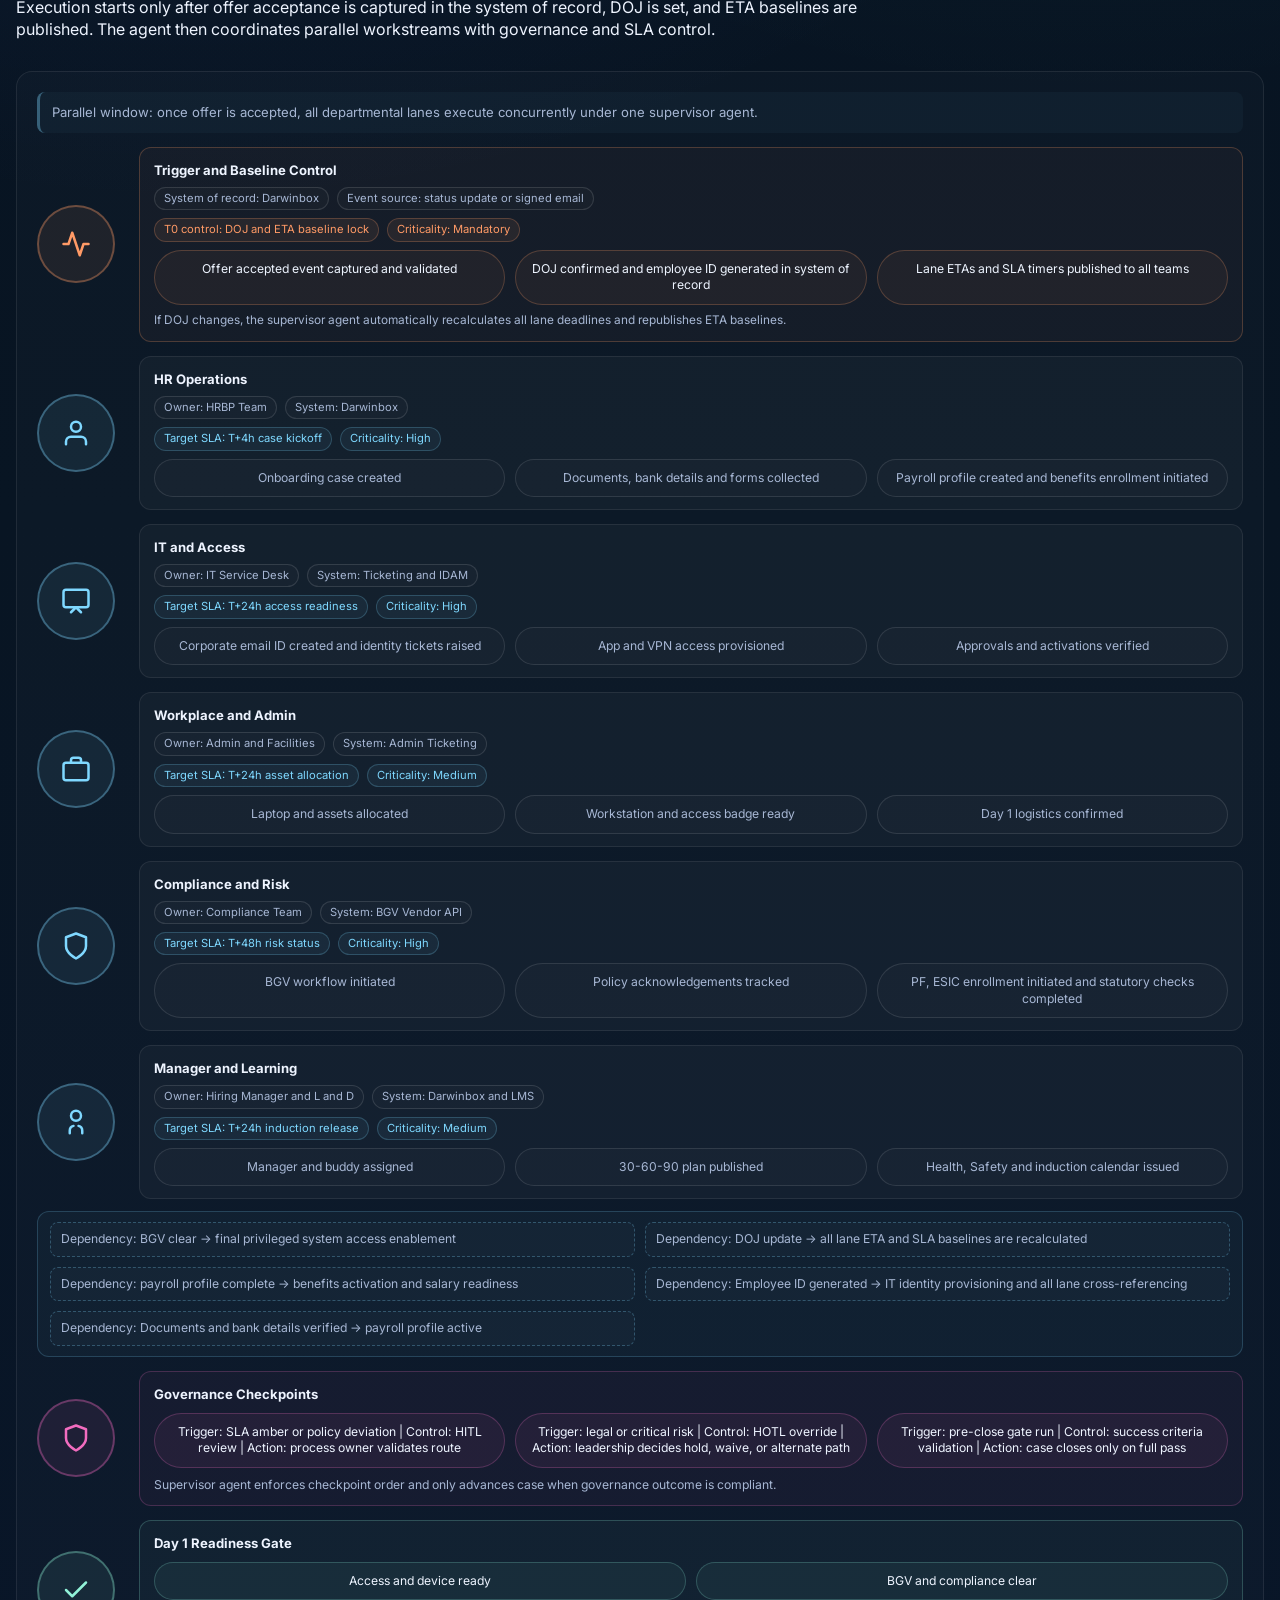
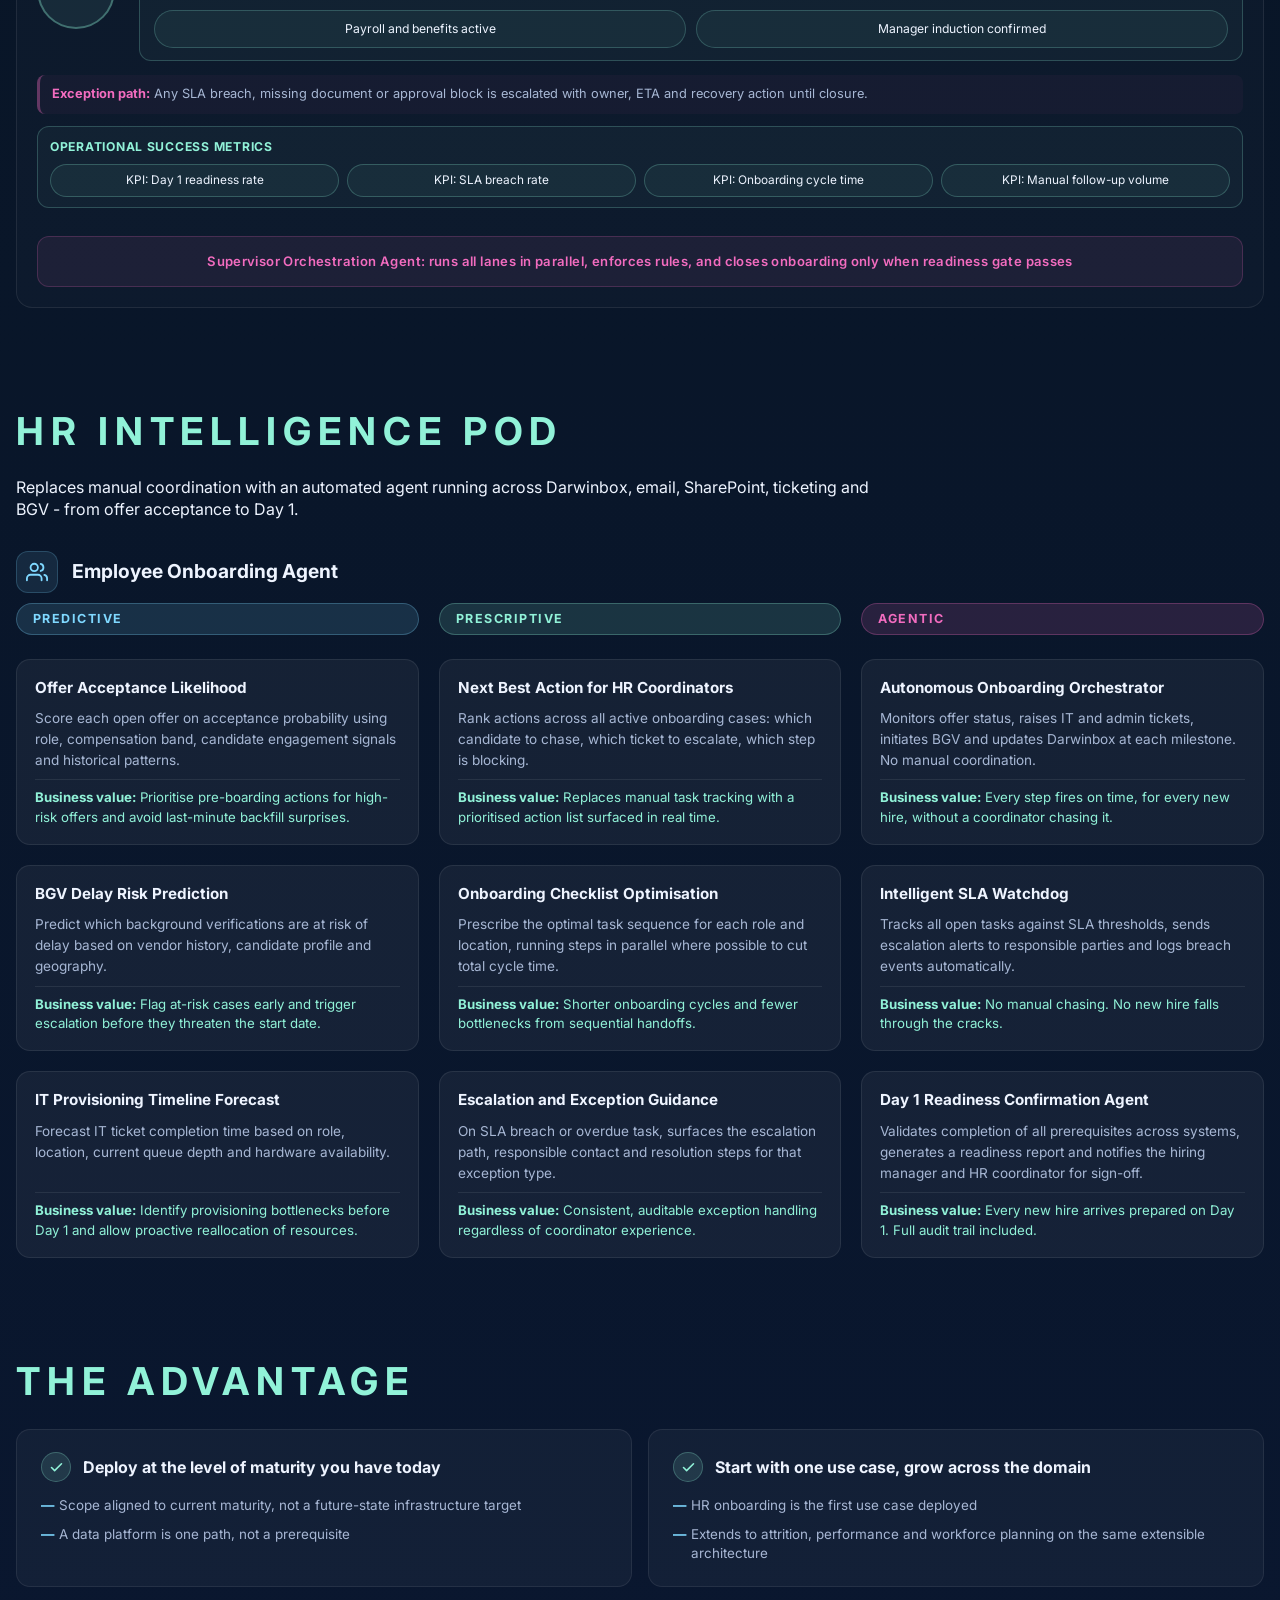
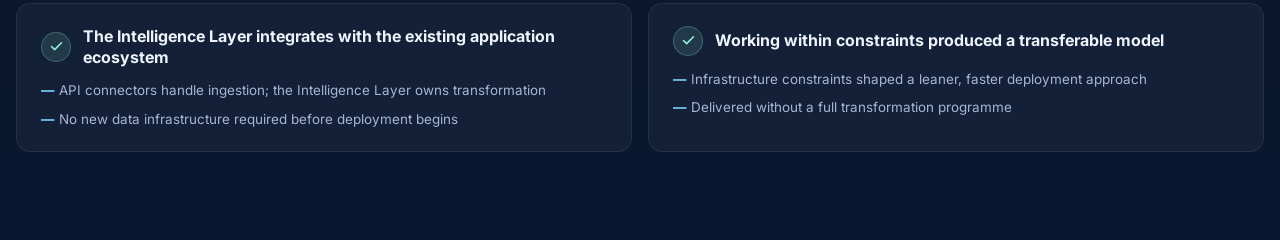
==== commit 8a93e72b: "Overview section: rename h2, redesign context cards to headline+detail exec format" ====
--- a/journey.html
+++ b/journey.html
@@ -84,7 +84,19 @@
       letter-spacing: 0.1em;
       text-transform: uppercase;
       color: var(--muted);
+      margin-bottom: 10px;
+    }
+    .context-card .ctx-headline{
+      font-size: 1.05rem;
+      font-weight: 700;
+      color: var(--text);
+      line-height: 1.3;
       margin-bottom: 8px;
+    }
+    .context-card .ctx-detail{
+      font-size: 0.82rem;
+      color: var(--muted);
+      line-height: 1.5;
     }
     .context-card .ctx-value{
       font-size: 0.92rem;
@@ -610,21 +622,24 @@
 
     <!-- ── Client Context ─────────────────────────────────────── -->
     <div class="journey-section">
-      <h2>Autonomous Employee Onboarding</h2>
+      <h2>Overview</h2>
       <p class="intro-copy">A manufacturing enterprise with mature HR processes and an existing SaaS tool stack, looking to automate end-to-end onboarding coordination without a data platform investment.</p>
 
       <div class="context-grid">
         <div class="context-card">
           <div class="ctx-label">Sector</div>
-          <div class="ctx-value">Manufacturing enterprise across copper production, processing and sales - with active functions in Procurement, Supply Chain, Logistics, Finance, HR, IT and Administration</div>
+          <div class="ctx-headline">Copper manufacturing — production to sales</div>
+          <div class="ctx-detail">HR, IT, Finance, Procurement, Supply Chain, Logistics and Administration</div>
         </div>
         <div class="context-card">
-          <div class="ctx-label">The Ask</div>
-          <div class="ctx-value">A multi-agent system coordinating end-to-end onboarding - each agent owning a discrete function (offer tracking, IT provisioning, BGV, SLA monitoring) with a supervisor agent orchestrating the workflow.</div>
+          <div class="ctx-label">Objective</div>
+          <div class="ctx-headline">Automate onboarding coordination across five departments</div>
+          <div class="ctx-detail">Supervisor agent orchestrates HR, IT, Admin, Compliance and Learning in parallel</div>
         </div>
         <div class="context-card">
           <div class="ctx-label">Constraint</div>
-          <div class="ctx-value">Cost constraints rule out a data platform. The Intelligence Layer sits on top of existing tools via API connectors - no infrastructure changes required.</div>
+          <div class="ctx-headline">No data platform — deploy on what exists today</div>
+          <div class="ctx-detail">Intelligence Layer connects to existing SaaS tools via API connectors</div>
         </div>
         <div class="context-card">
           <div class="ctx-label">Existing Tool Stack</div>
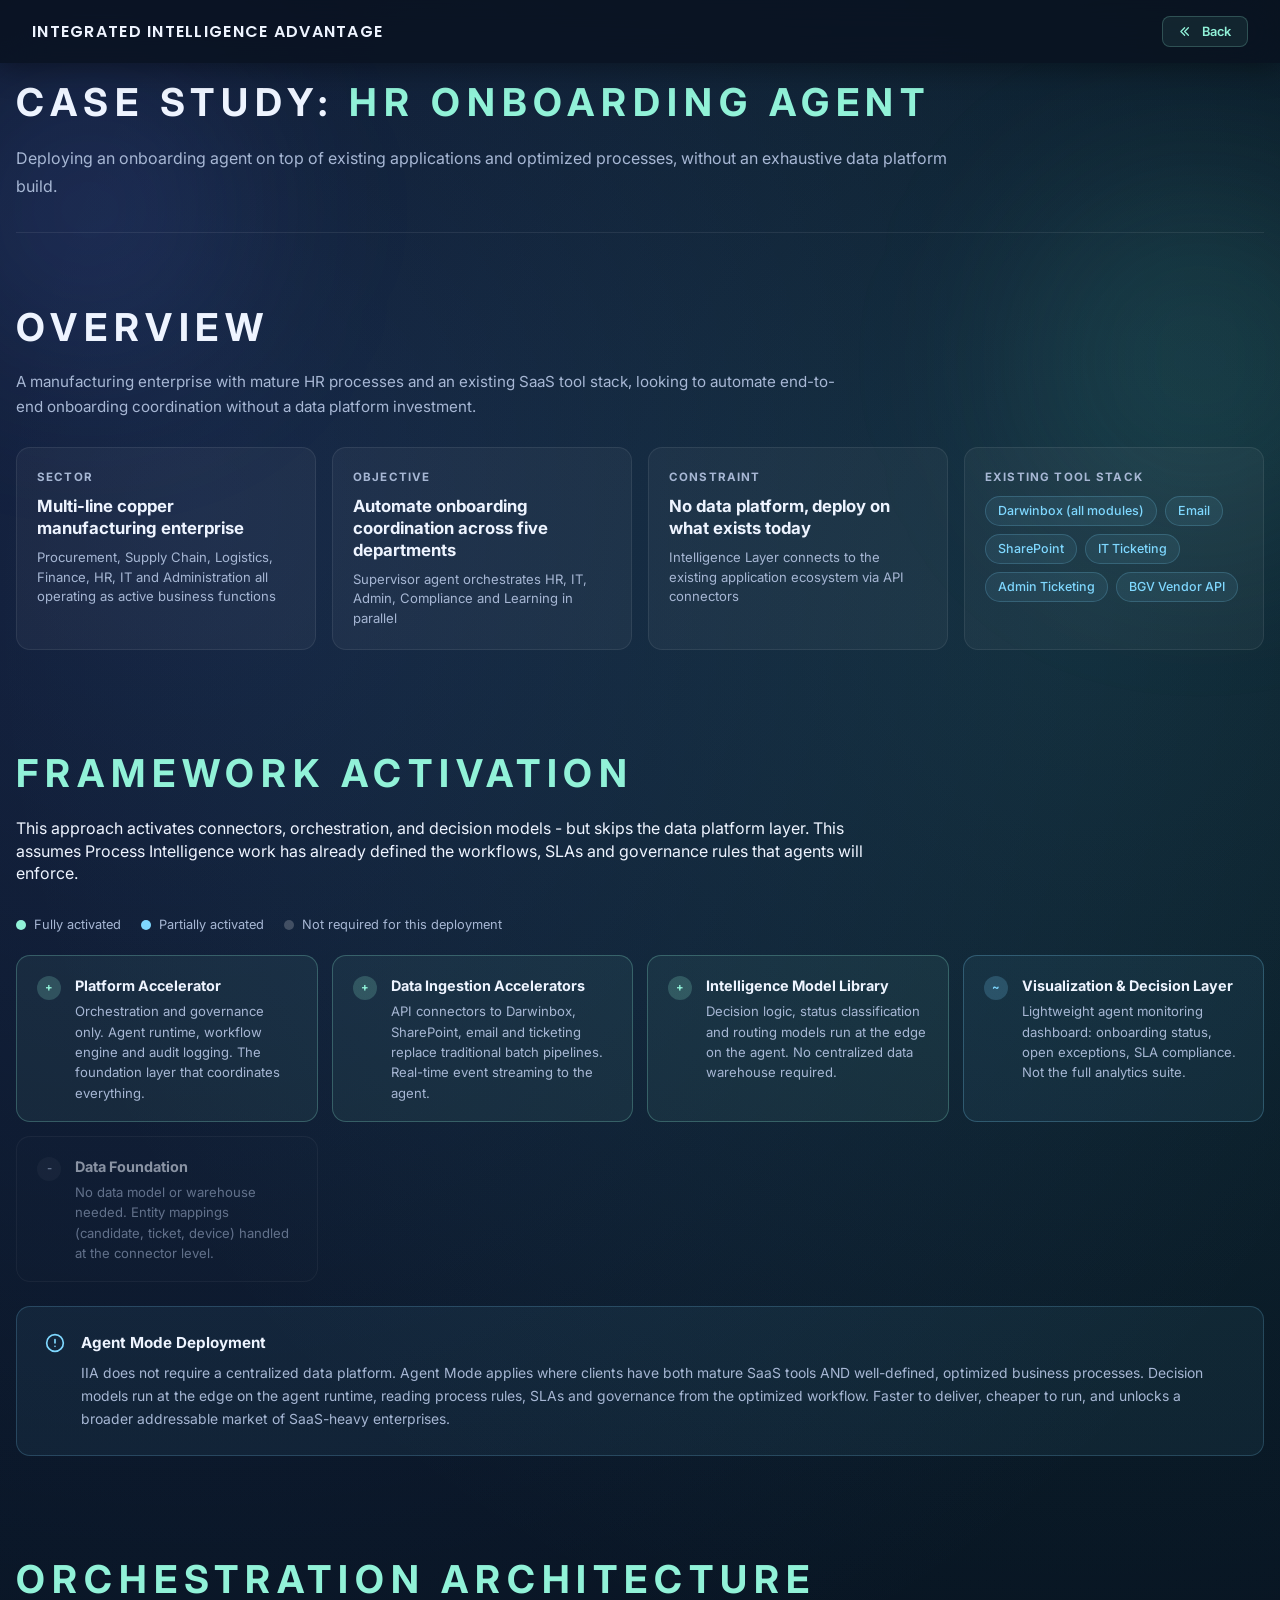
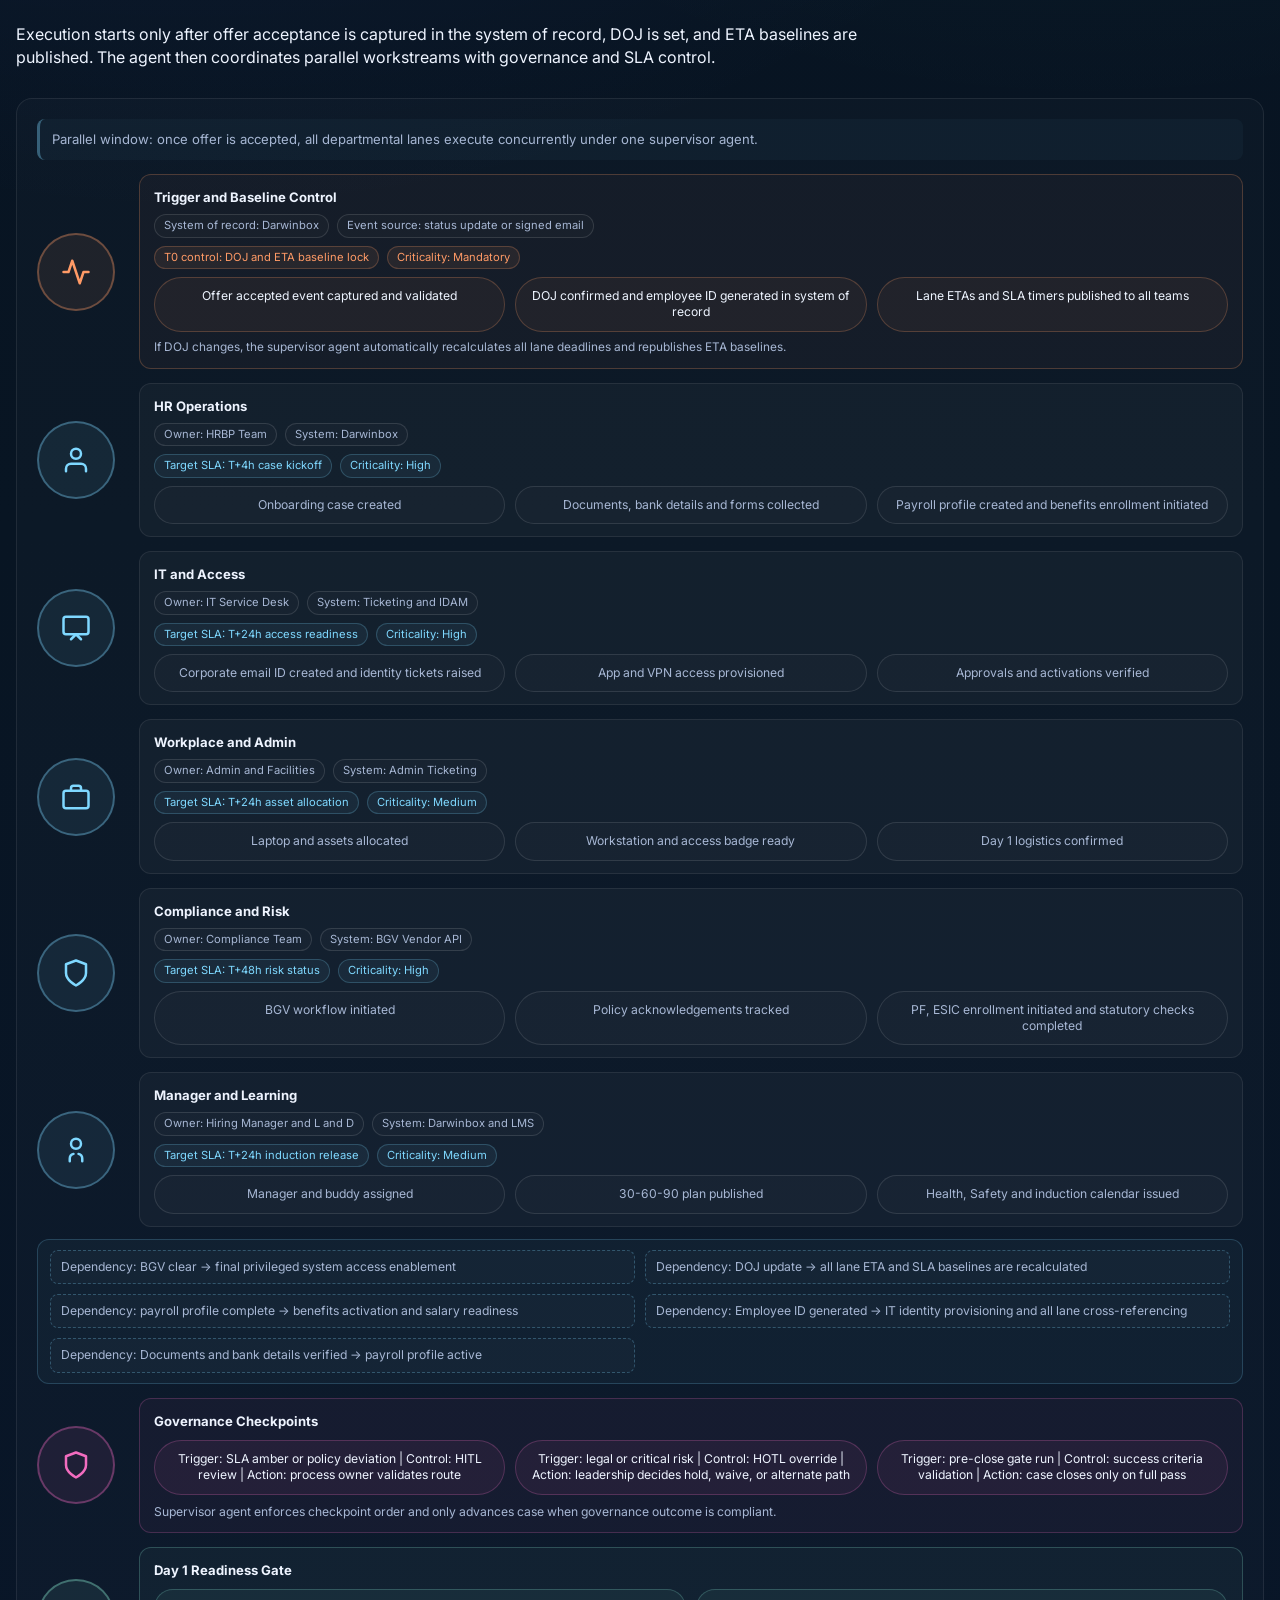
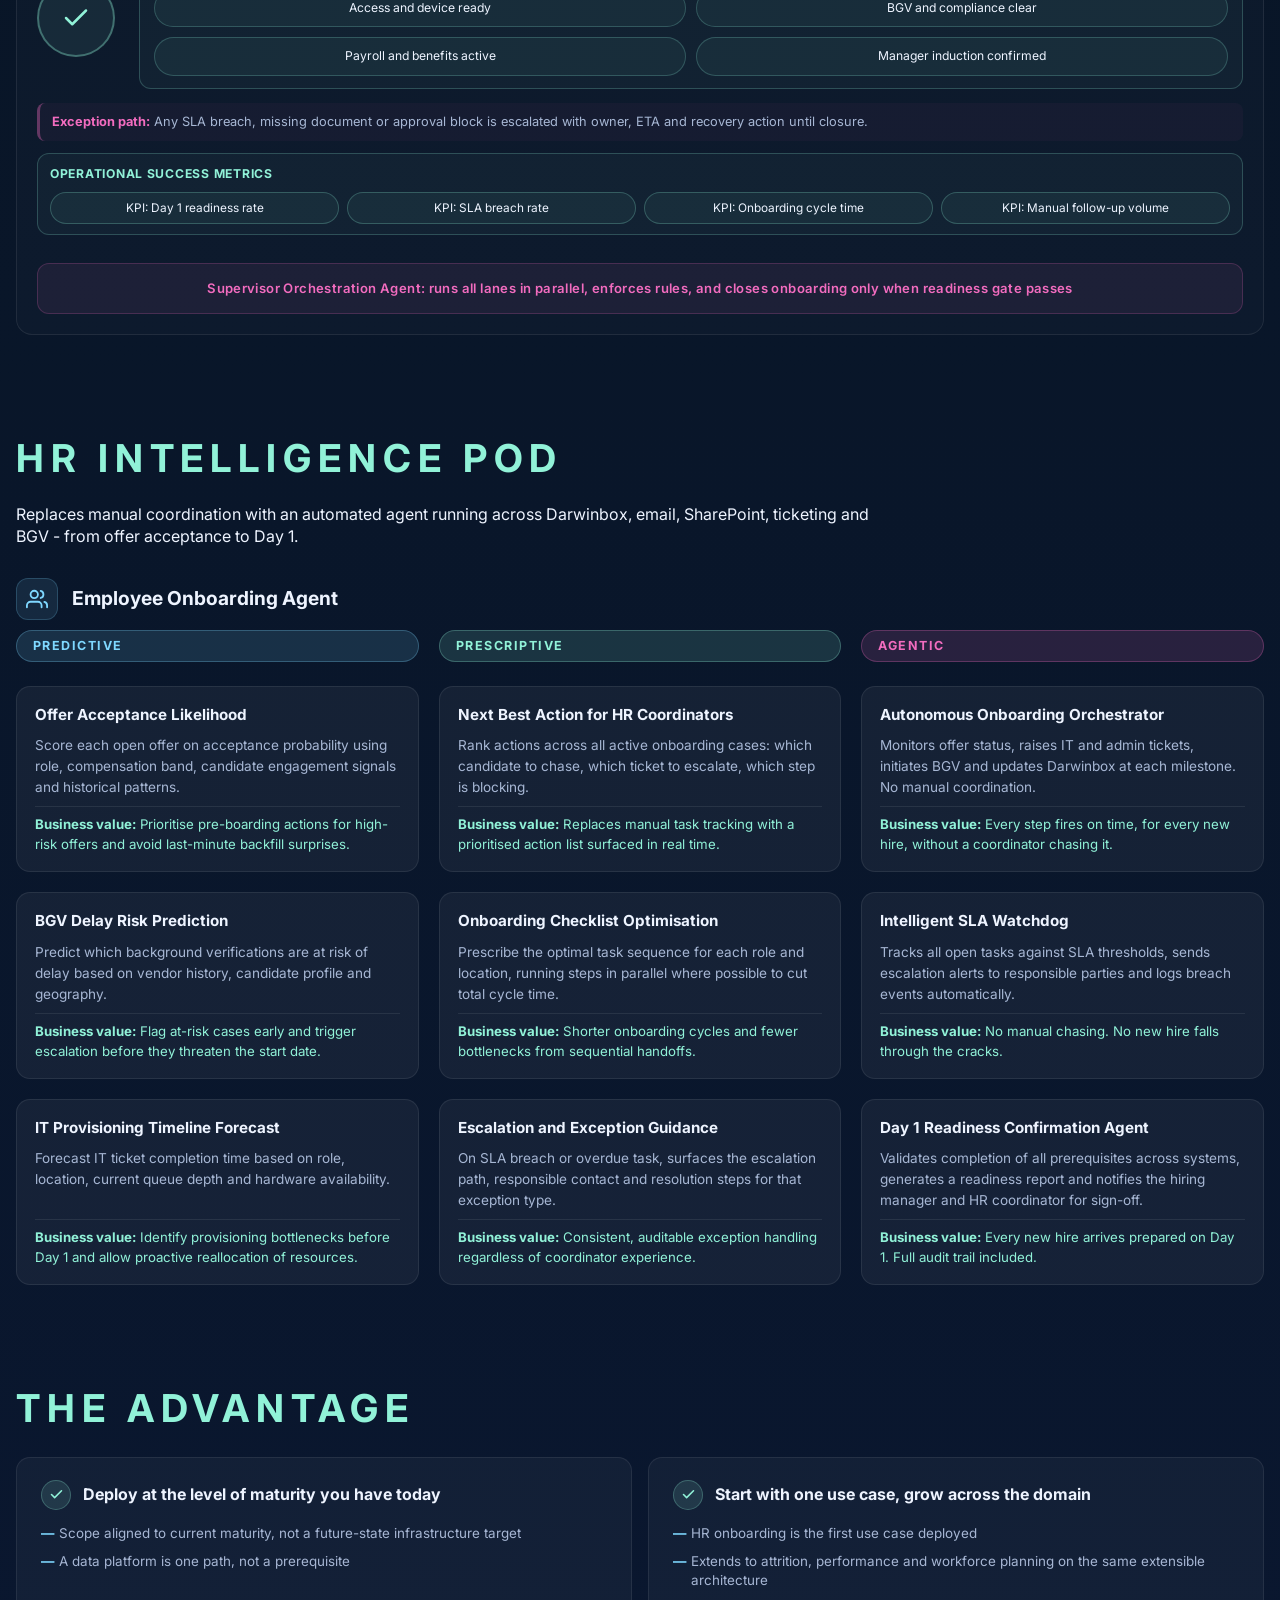
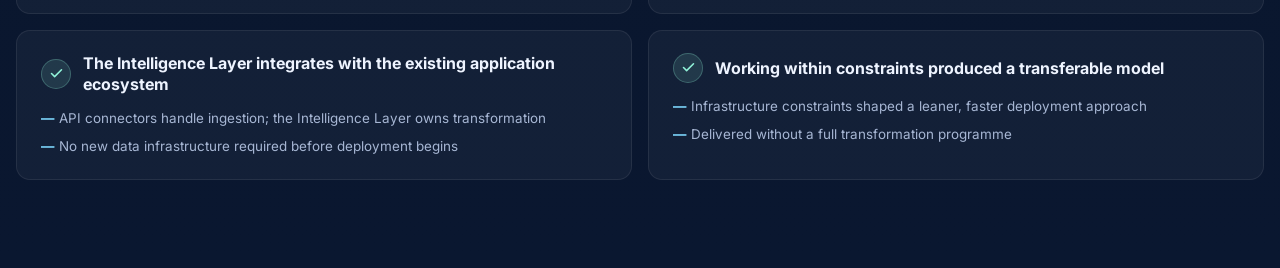
==== commit e2269304: "Overview: reword Sector, remove em dashes, replace tools with application ecosystem" ====
--- a/journey.html
+++ b/journey.html
@@ -617,7 +617,7 @@
 
     <div class="journey-hero">
       <h1>Case Study: <span>HR Onboarding Agent</span></h1>
-      <p>Deploying an onboarding agent on top of existing tools and optimized processes, without an exhaustive data platform build.</p>
+      <p>Deploying an onboarding agent on top of existing applications and optimized processes, without an exhaustive data platform build.</p>
     </div>
 
     <!-- ── Client Context ─────────────────────────────────────── -->
@@ -628,8 +628,8 @@
       <div class="context-grid">
         <div class="context-card">
           <div class="ctx-label">Sector</div>
-          <div class="ctx-headline">Copper manufacturing — production to sales</div>
-          <div class="ctx-detail">HR, IT, Finance, Procurement, Supply Chain, Logistics and Administration</div>
+          <div class="ctx-headline">Multi-line copper manufacturing enterprise</div>
+          <div class="ctx-detail">Procurement, Supply Chain, Logistics, Finance, HR, IT and Administration all operating as active business functions</div>
         </div>
         <div class="context-card">
           <div class="ctx-label">Objective</div>
@@ -638,8 +638,8 @@
         </div>
         <div class="context-card">
           <div class="ctx-label">Constraint</div>
-          <div class="ctx-headline">No data platform — deploy on what exists today</div>
-          <div class="ctx-detail">Intelligence Layer connects to existing SaaS tools via API connectors</div>
+          <div class="ctx-headline">No data platform, deploy on what exists today</div>
+          <div class="ctx-detail">Intelligence Layer connects to the existing application ecosystem via API connectors</div>
         </div>
         <div class="context-card">
           <div class="ctx-label">Existing Tool Stack</div>
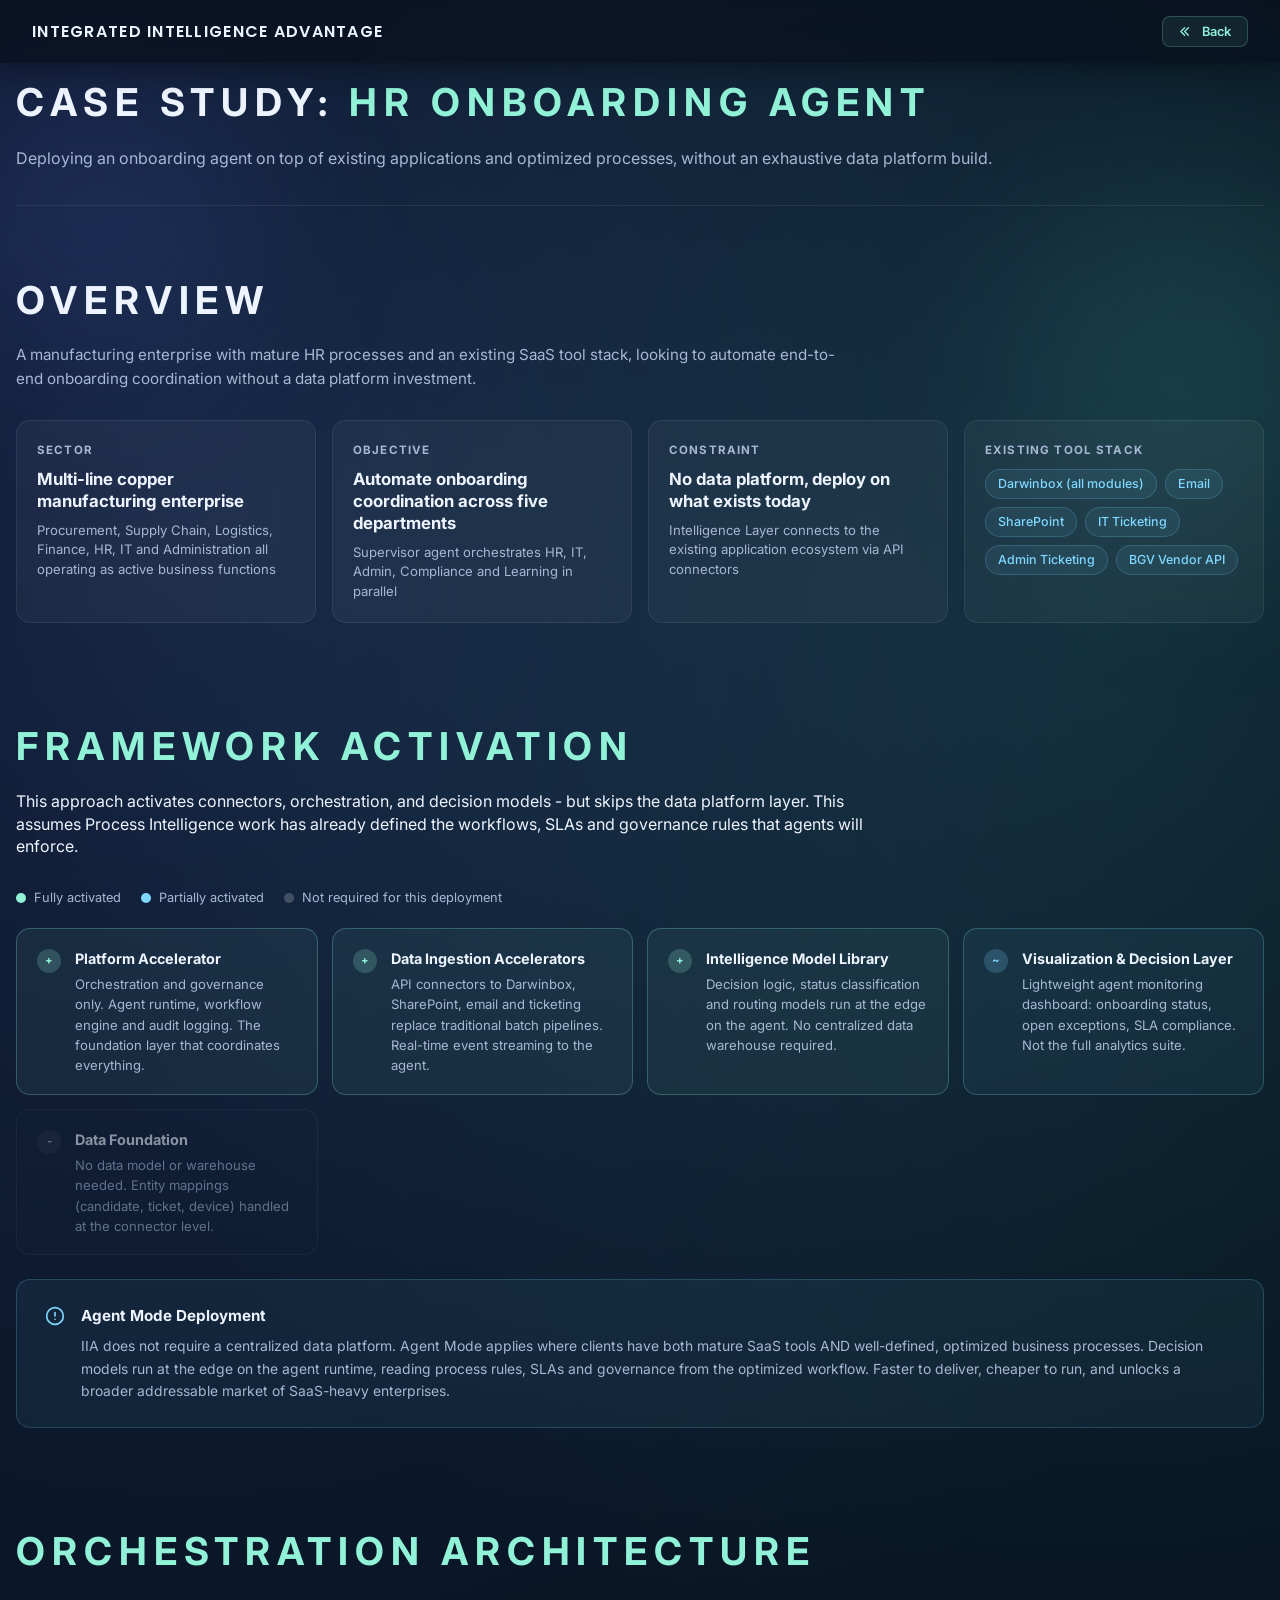
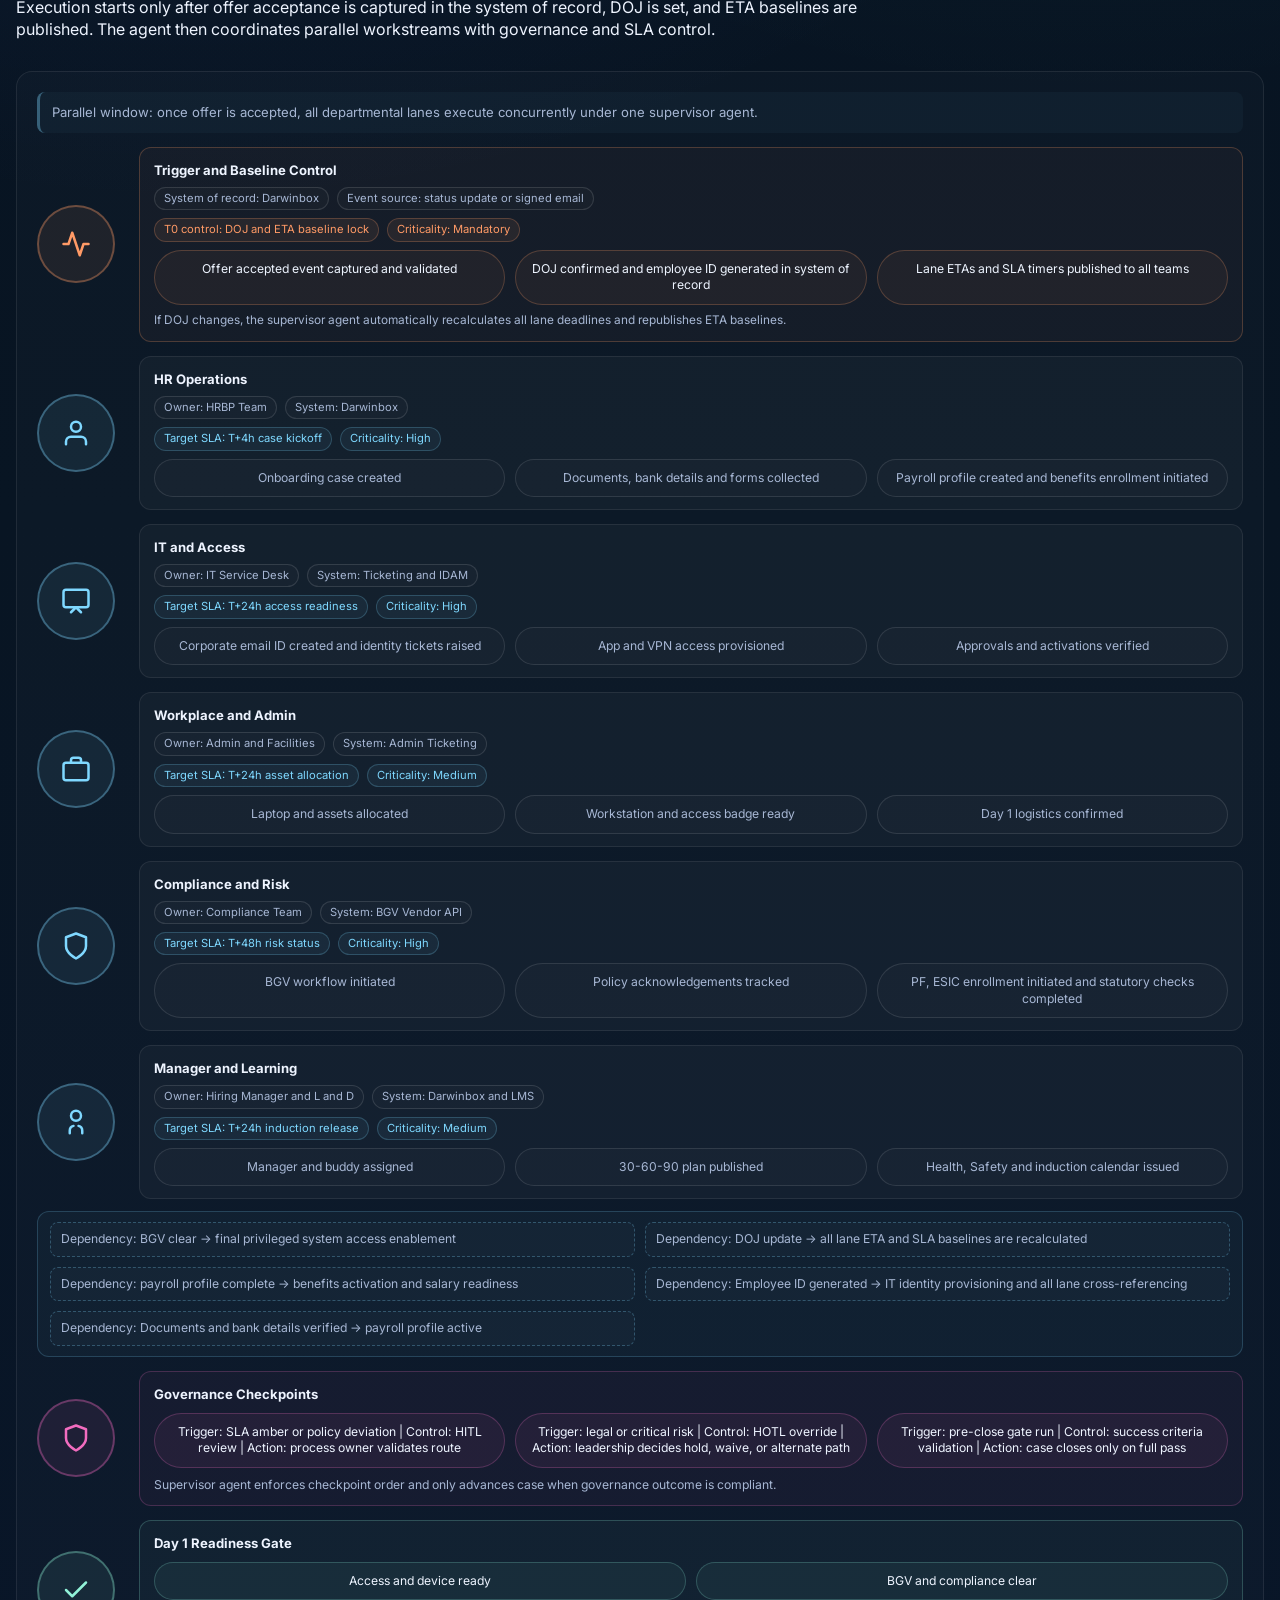
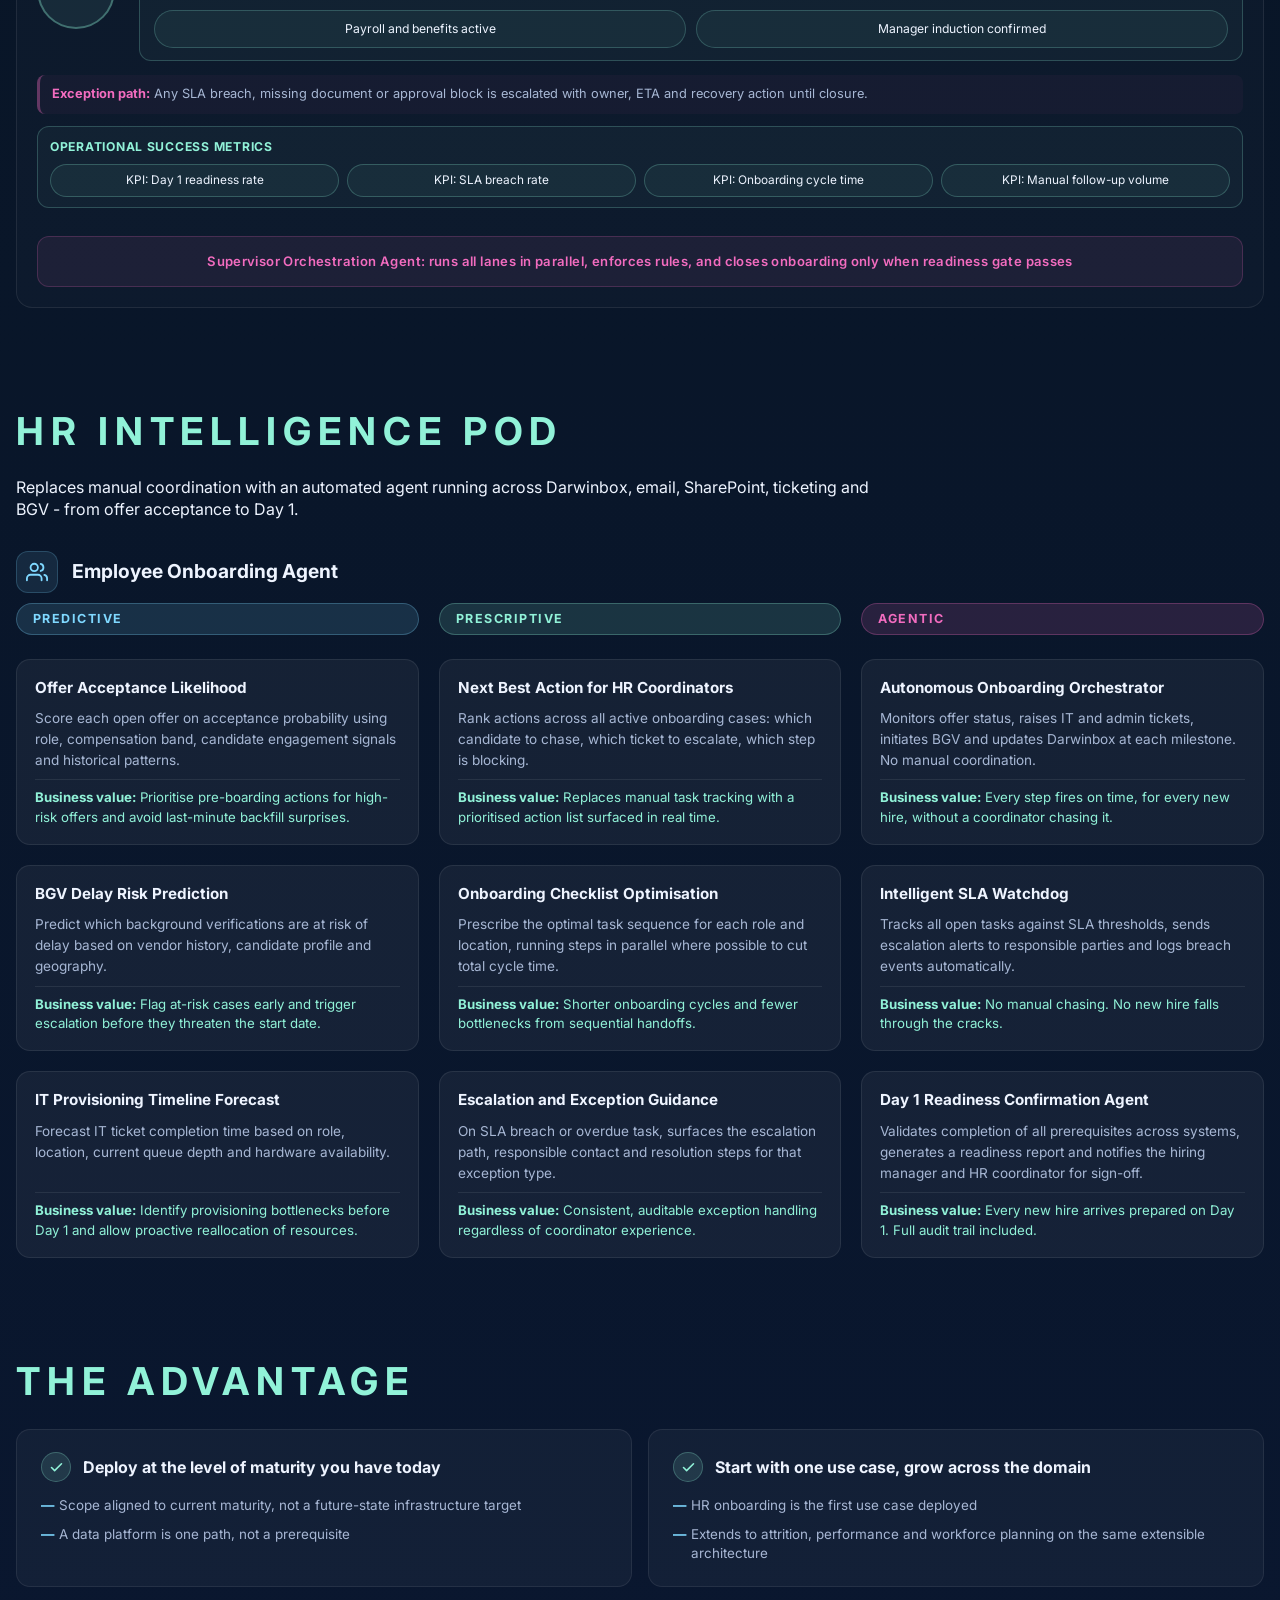
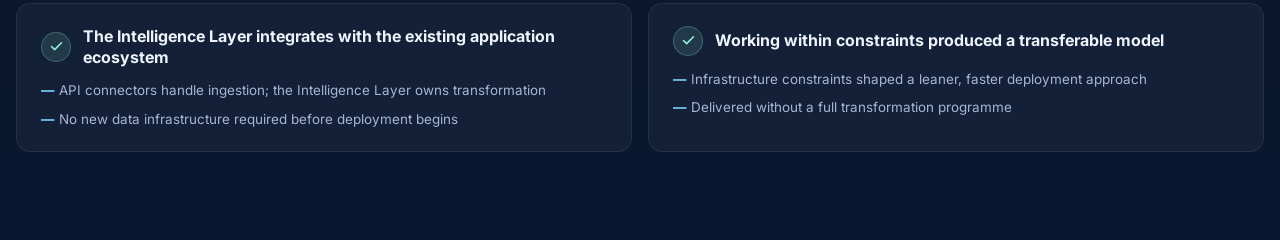
==== commit 29da7bd2: "Force hero subtitle to single line with white-space nowrap" ====
--- a/journey.html
+++ b/journey.html
@@ -56,8 +56,9 @@
     .journey-hero p{
       color: var(--muted);
       font-size: 1rem;
-      max-width: 960px;
+      max-width: 100%;
       line-height: 1.7;
+      white-space: nowrap;
     }
 
     /* ── Section wrapper ───────────────────────────────────────── */
